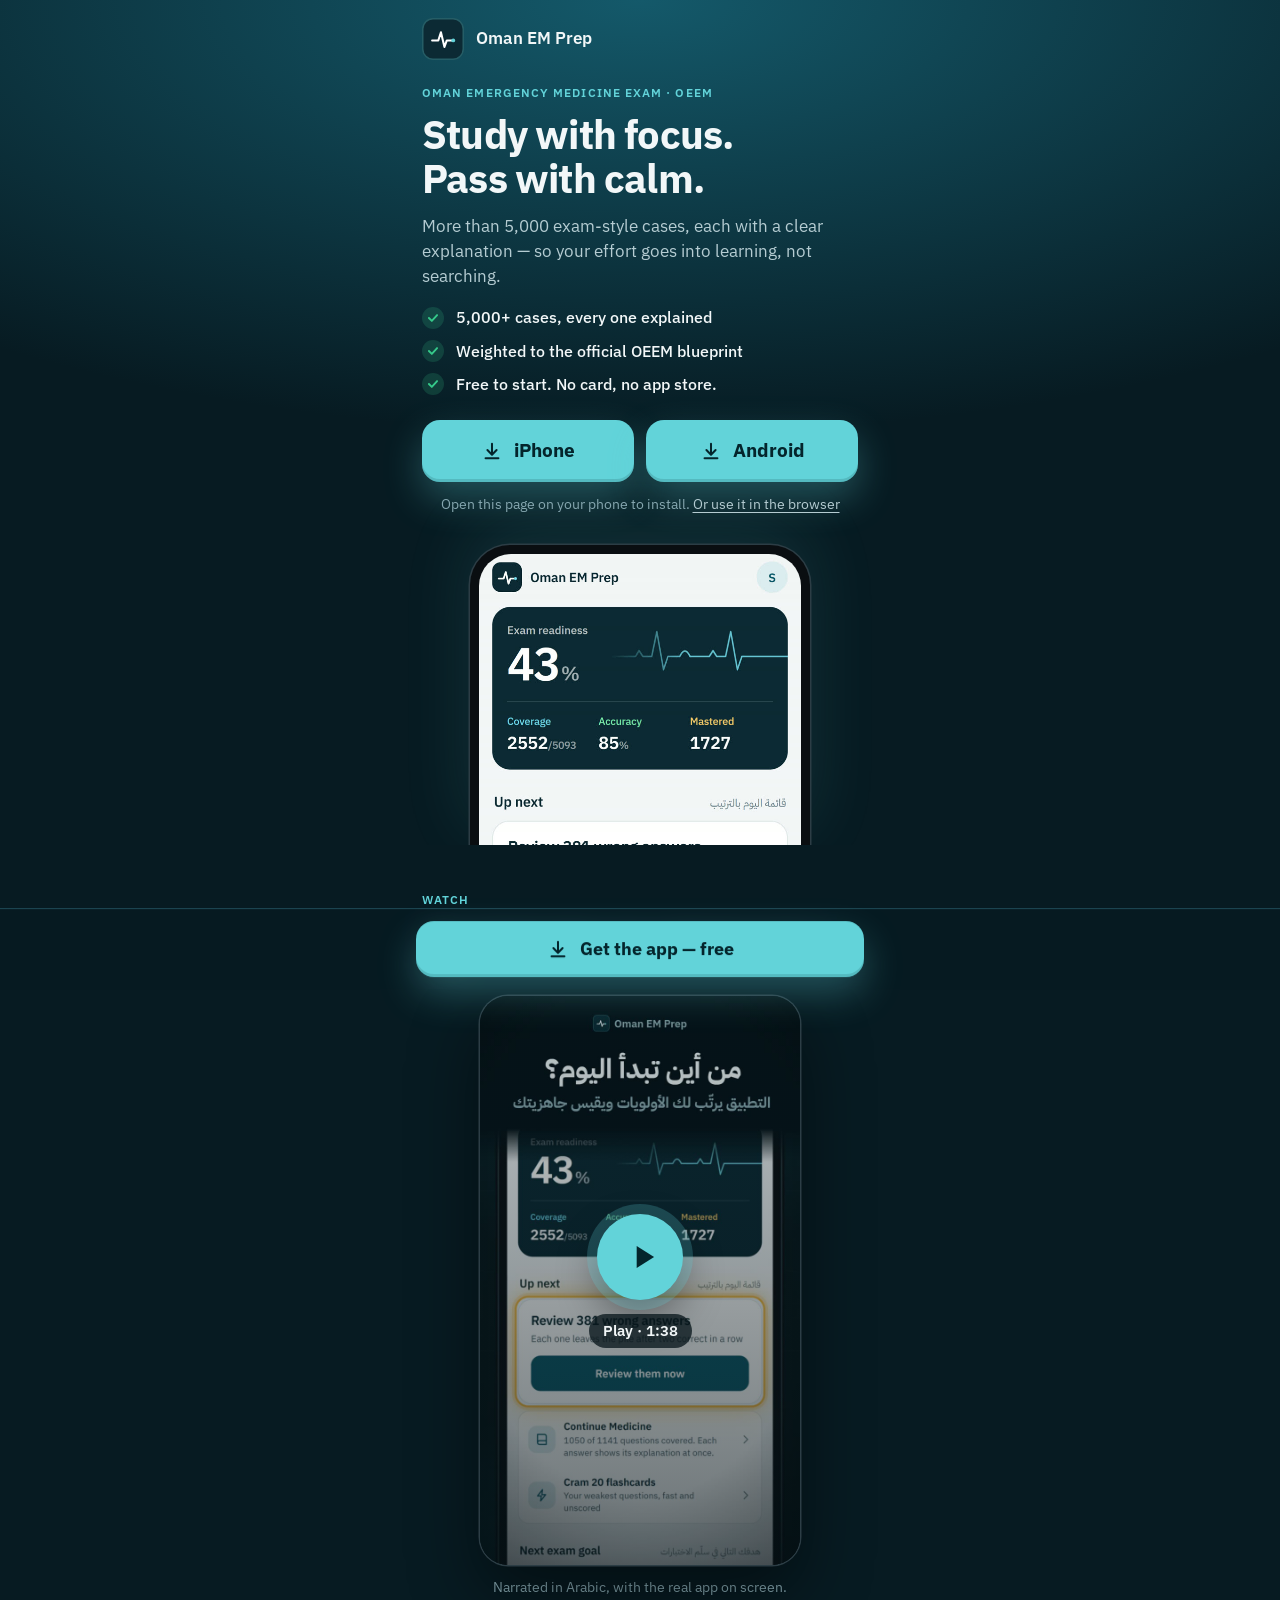
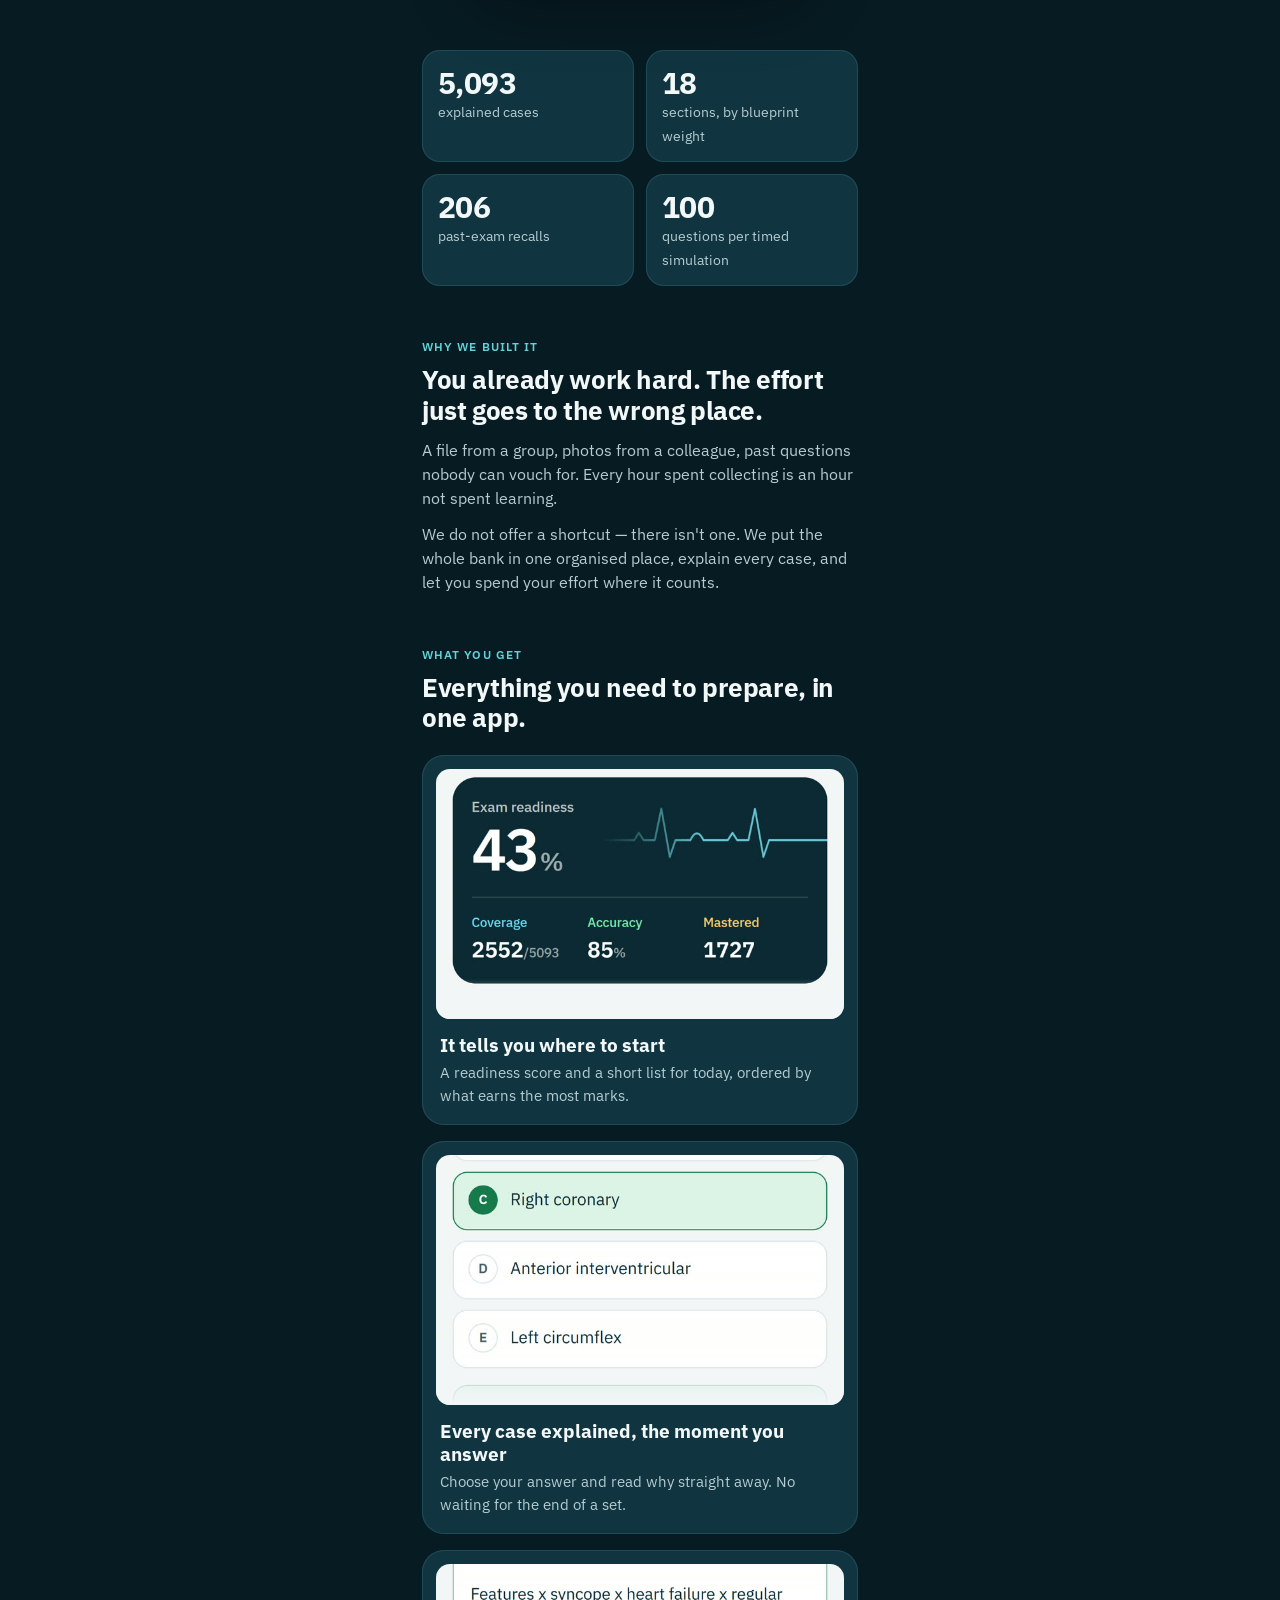
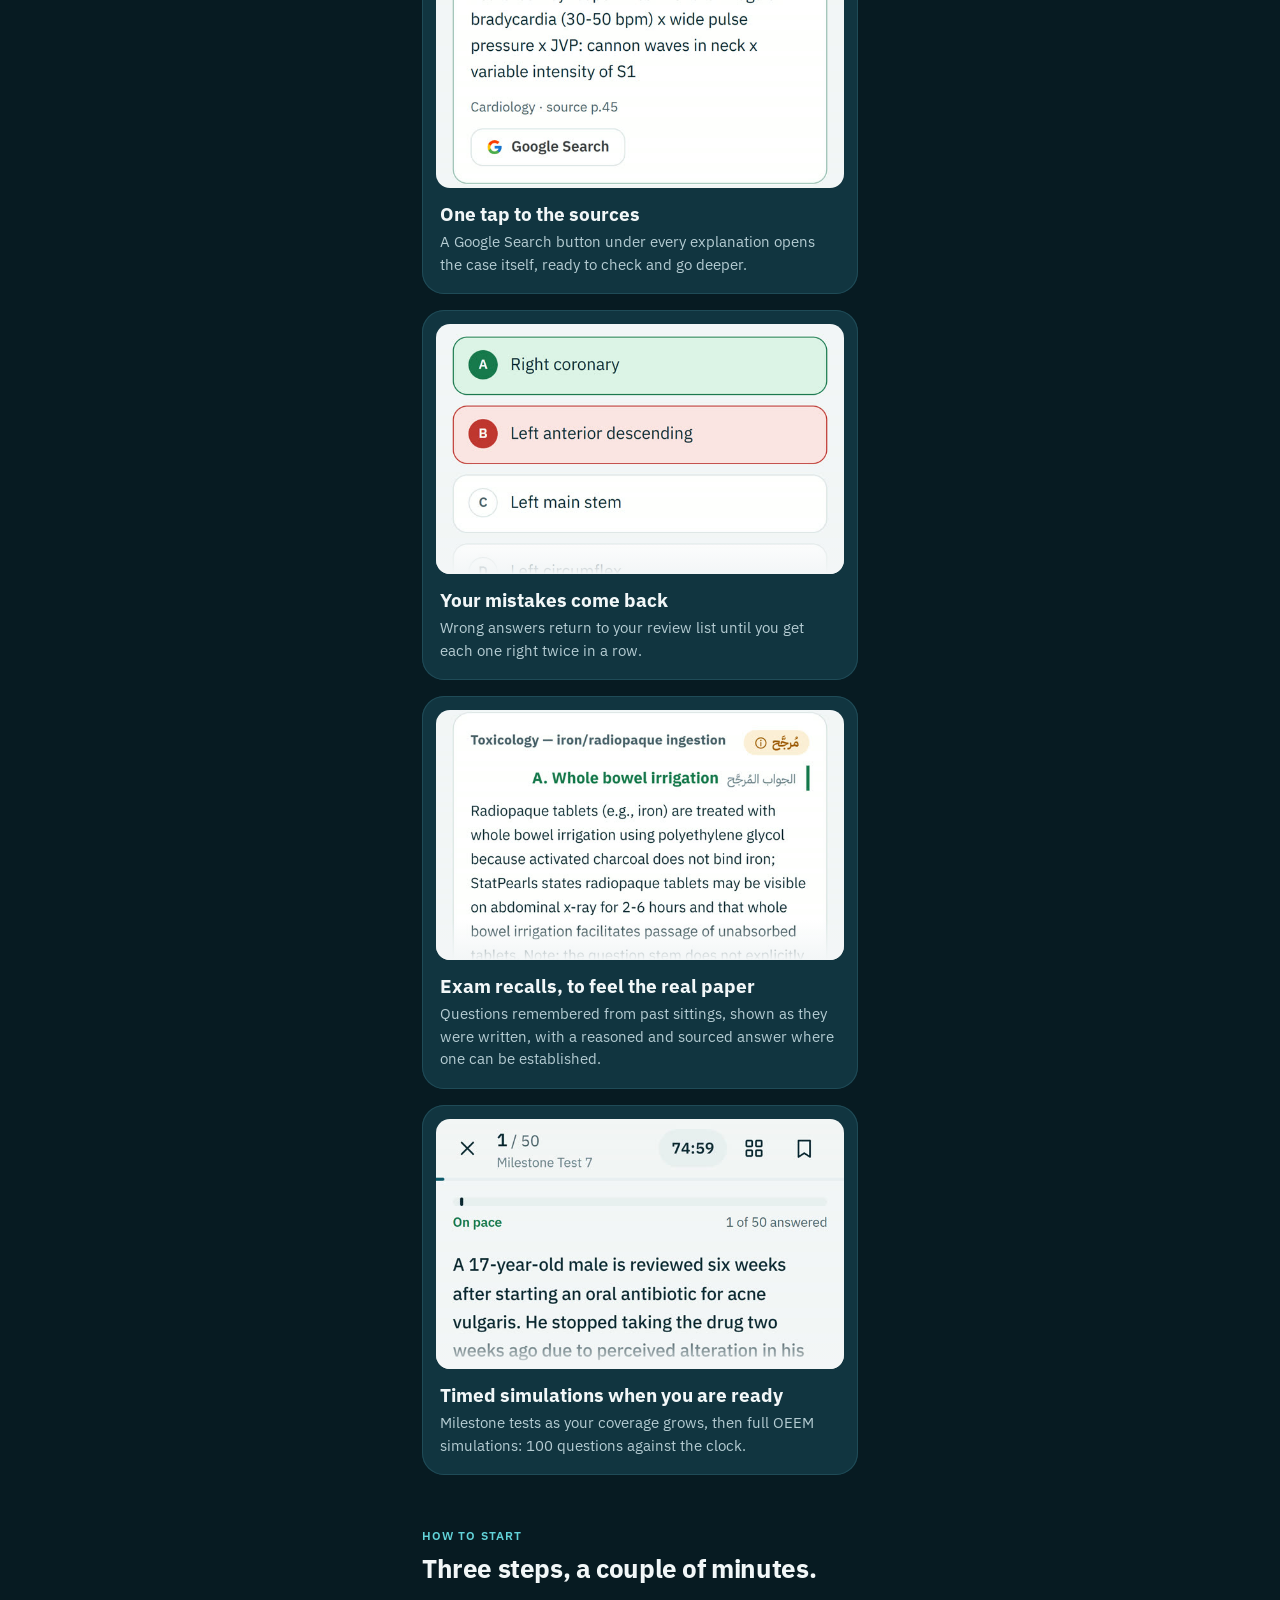
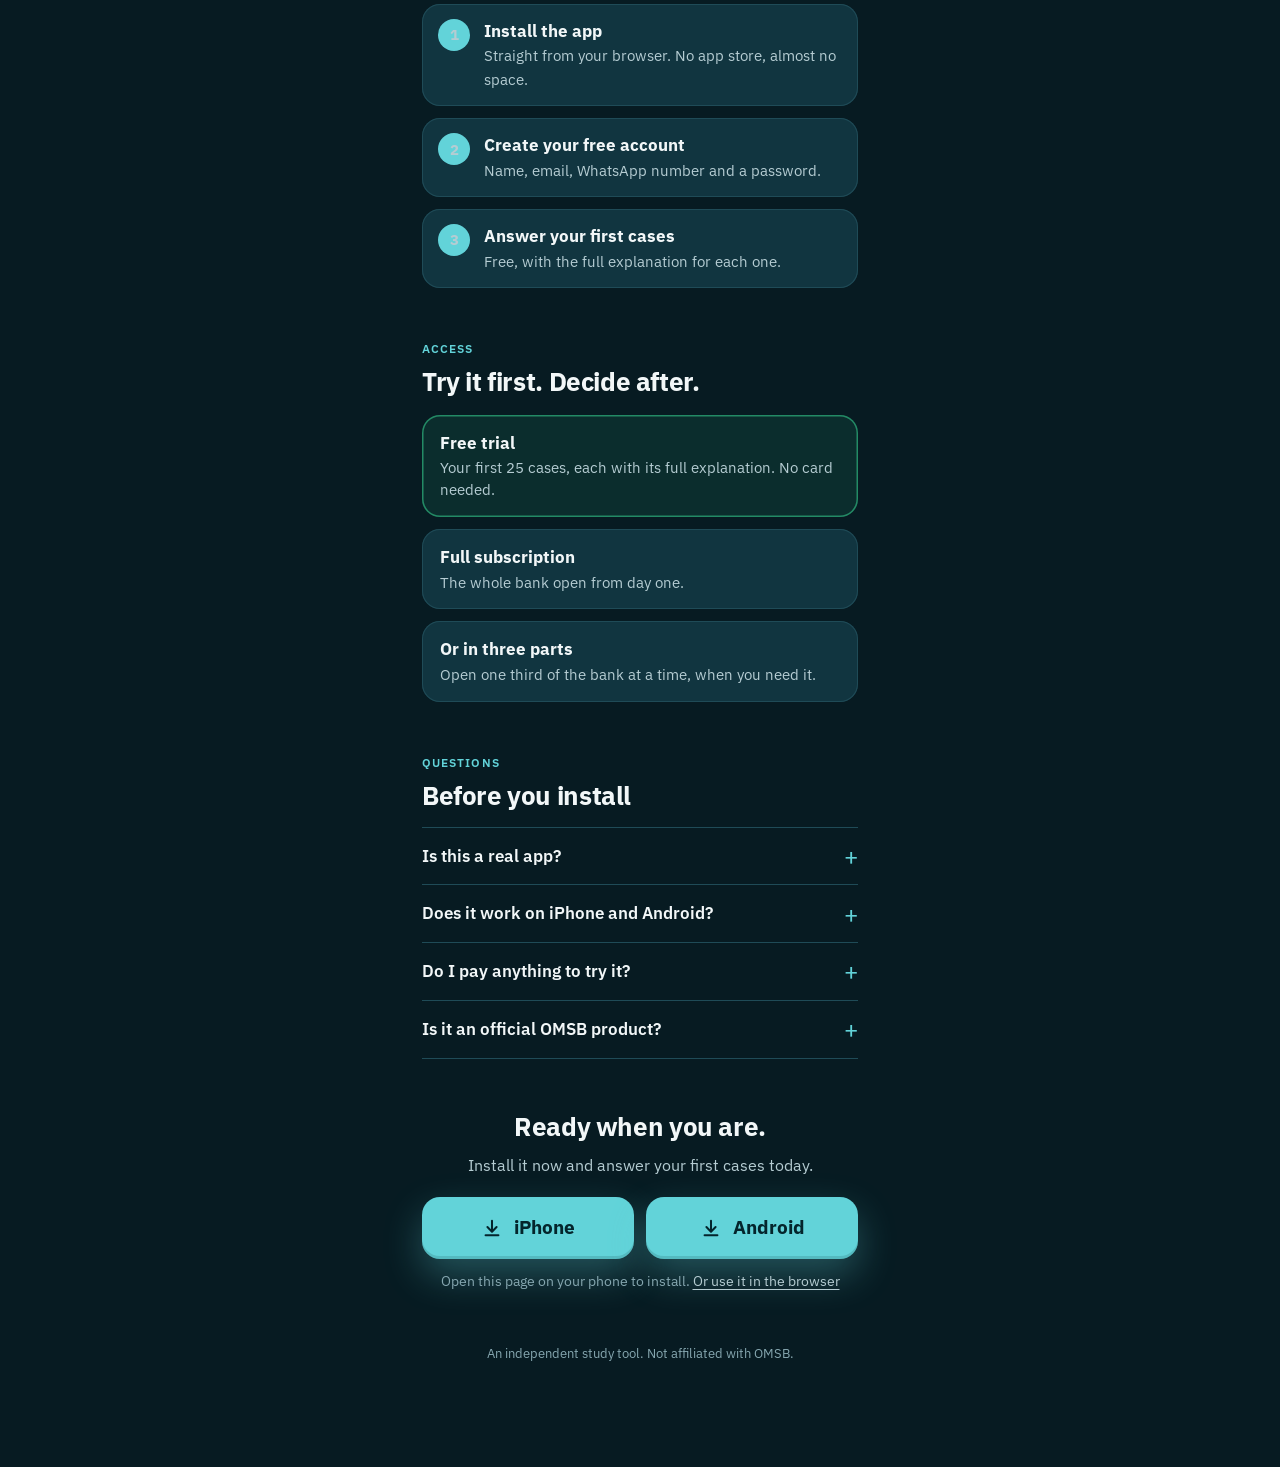
==== get/index.html @ 3716a6e5 "feat(landing): promo film says the 350 questions come when the invited colleague subscribes Re-voice" ====
<!DOCTYPE html>
<html lang="en">
<head>
  <meta charset="UTF-8">
  <meta name="viewport" content="width=device-width, initial-scale=1.0, viewport-fit=cover">
  <title>Oman EM Prep — 5,000+ explained cases for the OEEM</title>
  <meta name="description" content="More than 5,000 explained cases, exam recalls and timed simulations for the Oman Emergency Medicine exam. Install the app on your iPhone or Android in under a minute.">
  <meta property="og:title" content="Oman EM Prep — study with focus, pass with calm">
  <meta property="og:description" content="More than 5,000 explained cases for the Oman Emergency Medicine exam. Free to start.">
  <meta property="og:image" content="../icons/icon-512.png">

  <!-- same installable app as the root: installing from here opens the app itself -->
  <link rel="manifest" href="../manifest.json">
  <meta name="theme-color" content="#0c2a34">
  <meta name="mobile-web-app-capable" content="yes">
  <meta name="apple-mobile-web-app-capable" content="yes">
  <meta name="apple-mobile-web-app-title" content="EM Prep">
  <link rel="apple-touch-icon" href="../icons/apple-touch-icon.png">
  <link rel="icon" type="image/svg+xml" href="../icons/icon.svg">

  <link rel="preconnect" href="https://fonts.googleapis.com">
  <link rel="preconnect" href="https://fonts.gstatic.com" crossorigin>
  <link href="https://fonts.googleapis.com/css2?family=IBM+Plex+Sans:wght@400;500;600;700&display=swap" rel="stylesheet">
<style>
:root { --ink:#0c2a34; --deep:#071b22; --card:#113540; --line:#1f4b57; --teal:#62d3d9; --amber:#f4b740; --green:#35c98a; --text:#f2f7f8; --soft:#b5ccd2; --mute:#86a7b0; }
* { box-sizing: border-box; margin: 0; padding: 0; }
html { -webkit-text-size-adjust: 100%; scroll-behavior: smooth; }
body { font-family: 'IBM Plex Sans', system-ui, -apple-system, 'Segoe UI', sans-serif; color: var(--text); min-height: 100vh; min-height: 100svh;
  background: radial-gradient(120% 620px at 50% 0%, #14596a 0%, rgba(20,89,106,0) 70%) no-repeat, var(--deep);
  -webkit-font-smoothing: antialiased; -webkit-tap-highlight-color: transparent; line-height: 1.5; }
a { color: inherit; }
button { font: inherit; color: inherit; border: 0; background: none; cursor: pointer; }
img { display: block; max-width: 100%; height: auto; }
:focus-visible { outline: 3px solid var(--amber); outline-offset: 3px; }
[hidden] { display: none !important; }
.wrap { max-width: 480px; margin: 0 auto; padding: 0 22px; }
.ico { width: 22px; height: 22px; fill: none; stroke: currentColor; stroke-width: 2.2; stroke-linecap: round; stroke-linejoin: round; flex: none; }

/* ---------- buttons ---------- */
.cta { width: 100%; min-height: 62px; padding: 10px 20px; border-radius: 18px; background: var(--teal); color: #04252c; font-size: 18.5px; font-weight: 700; display: flex; align-items: center; justify-content: center; gap: 11px; text-decoration: none;
  box-shadow: 0 16px 38px rgba(98,211,217,.3), inset 0 -3px 0 rgba(4,37,44,.14); transition: transform .12s ease; }
.cta:active { transform: scale(.98); }
.cta.alt { background: rgba(255,255,255,.07); color: var(--text); box-shadow: inset 0 0 0 1.5px rgba(98,211,217,.5); }
.pair { display: grid; grid-template-columns: 1fr 1fr; gap: 12px; }
.under { margin-top: 12px; text-align: center; font-size: 14px; color: var(--mute); }
.under a { color: var(--soft); text-underline-offset: 3px; }

/* ---------- hero ---------- */
.hero { padding-top: calc(18px + env(safe-area-inset-top)); }
.brand { display: flex; align-items: center; gap: 12px; font-weight: 600; font-size: 17px; }
.mark { width: 42px; height: 42px; border-radius: 11px; background: var(--ink); display: grid; place-items: center; box-shadow: inset 0 0 0 1.5px rgba(98,211,217,.3); flex: none; }
.mark svg { width: 70%; height: 70%; fill: none; stroke: #fff; stroke-width: 7; stroke-linecap: round; stroke-linejoin: round; }
.mark circle { fill: var(--teal); stroke: none; }
.eyebrow { margin-top: 24px; font-size: 12px; font-weight: 600; letter-spacing: .09em; text-transform: uppercase; color: var(--teal); }
h1 { margin-top: 10px; font-size: clamp(32px, 9.4vw, 40px); line-height: 1.1; font-weight: 700; letter-spacing: -.02em; }
.lead { margin-top: 14px; font-size: 16.5px; color: var(--soft); }
.facts { list-style: none; margin: 18px 0 24px; display: grid; gap: 10px; }
.facts li { display: flex; align-items: center; gap: 12px; font-size: 15.5px; font-weight: 500; }
.tick { flex: none; width: 22px; height: 22px; padding: 4px; border-radius: 50%; background: rgba(53,201,138,.18); stroke: var(--green); stroke-width: 3.2; fill: none; stroke-linecap: round; stroke-linejoin: round; }
.peek { margin: 30px auto 0; width: min(84%, 340px); height: 300px; overflow: hidden; border-radius: 40px 40px 0 0; padding: 9px 9px 0; background: #0a0e11; box-shadow: 0 0 0 1.5px #2c3d45, 0 -20px 70px rgba(98,211,217,.12); }
.peek img { width: 100%; border-radius: 32px 32px 0 0; }

/* ---------- sections ---------- */
section.wrap { padding-top: 46px; padding-bottom: 6px; }
.band { background: var(--deep); position: relative; }
h2 { font-size: 26px; line-height: 1.18; letter-spacing: -.015em; }
.kicker { font-size: 12px; font-weight: 600; letter-spacing: .09em; text-transform: uppercase; color: var(--teal); margin-bottom: 8px; }
.say { margin-top: 12px; font-size: 16px; color: var(--soft); }
.stats { display: grid; grid-template-columns: 1fr 1fr; gap: 12px; }
.stat { padding: 16px 16px 15px; border-radius: 18px; background: var(--card); box-shadow: inset 0 0 0 1px var(--line); }
.stat b { display: block; font-size: 30px; line-height: 1.1; letter-spacing: -.02em; }
.stat span { font-size: 13.5px; color: var(--soft); }
.feat { margin-top: 22px; display: grid; gap: 16px; }
.f { border-radius: 22px; background: var(--card); box-shadow: inset 0 0 0 1px var(--line); overflow: hidden; }
.f .shot { margin: 14px 14px 0; border-radius: 14px; overflow: hidden; max-height: 250px; background: #f3f6f7; position: relative; }
.f .shot::after { content: ''; position: absolute; left: 0; right: 0; bottom: 0; height: 40px; background: linear-gradient(rgba(243,246,247,0), #f3f6f7); }
.f .shot.full { max-height: none; } .f .shot.full::after { display: none; }
.f .txt { padding: 15px 18px 18px; }
.f h3 { font-size: 18.5px; line-height: 1.25; }
.f p { margin-top: 5px; font-size: 15px; color: var(--soft); }
.how { list-style: none; margin-top: 20px; display: grid; gap: 12px; }
.how li { display: flex; gap: 14px; align-items: flex-start; padding: 15px 16px; border-radius: 18px; background: var(--card); box-shadow: inset 0 0 0 1px var(--line); }
.num { flex: none; width: 32px; height: 32px; border-radius: 50%; background: var(--teal); color: #04252c; font-weight: 700; display: grid; place-items: center; font-size: 15.5px; }
.how b { display: block; font-size: 16.5px; } .how span { font-size: 14.5px; color: var(--soft); }
.plans { margin-top: 18px; display: grid; gap: 12px; }
.plan { padding: 16px 18px; border-radius: 18px; background: var(--card); box-shadow: inset 0 0 0 1px var(--line); }
.plan b { font-size: 16.5px; } .plan p { font-size: 14.5px; color: var(--soft); margin-top: 2px; }
.plan.free { box-shadow: inset 0 0 0 1.5px rgba(53,201,138,.6); background: rgba(53,201,138,.1); }
details { border-top: 1px solid var(--line); }
details:last-of-type { border-bottom: 1px solid var(--line); }
summary { list-style: none; cursor: pointer; padding: 16px 0; font-size: 16.5px; font-weight: 600; display: flex; justify-content: space-between; gap: 14px; align-items: center; }
summary::-webkit-details-marker { display: none; }
summary::after { content: '+'; font-size: 24px; font-weight: 400; color: var(--teal); line-height: 1; }
details[open] summary::after { content: '–'; }
details p { padding: 0 0 16px; font-size: 15px; color: var(--soft); }
.faq { margin-top: 16px; }
section.last { text-align: center; padding-bottom: 30px; }
.last .say { margin-bottom: 20px; }
.foot { padding: 22px 22px calc(104px + env(safe-area-inset-bottom)); text-align: center; font-size: 12.5px; color: var(--mute); }

/* ---------- the promo film ---------- */
.player { position: relative; margin: 18px auto 0; width: min(100%, 320px); aspect-ratio: 9 / 16; border-radius: 28px; overflow: hidden; background: #051318; box-shadow: 0 0 0 1.5px #2c3d45, 0 30px 70px rgba(0,0,0,.45); }
.player video { display: block; width: 100%; height: 100%; object-fit: cover; }
.play { position: absolute; inset: 0; width: 100%; display: flex; flex-direction: column; align-items: center; justify-content: center; gap: 14px; background: linear-gradient(rgba(5,19,24,.2), rgba(5,19,24,.6)); }
.play .disc { width: 86px; height: 86px; border-radius: 50%; background: var(--teal); display: grid; place-items: center; box-shadow: 0 0 0 10px rgba(98,211,217,.22), 0 18px 40px rgba(0,0,0,.4); }
.play .disc svg { width: 38px; height: 38px; fill: #04252c; margin-left: 5px; }
.play .len { padding: 6px 14px; border-radius: 999px; background: rgba(5,19,24,.75); font-size: 14.5px; font-weight: 600; }

/* ---------- always-reachable install bar ---------- */
.dock { position: fixed; left: 0; right: 0; bottom: 0; z-index: 20; padding: 12px 16px calc(12px + env(safe-area-inset-bottom)); background: rgba(7,27,34,.92); -webkit-backdrop-filter: blur(14px); backdrop-filter: blur(14px); border-top: 1px solid var(--line);
  transform: translateY(110%); transition: transform .28s cubic-bezier(.16,1,.3,1); }
.dock.on { transform: none; }
.dock .cta { max-width: 448px; margin: 0 auto; min-height: 56px; font-size: 17.5px; }

/* ---------- install guide ---------- */
.top { display: flex; align-items: center; gap: 6px; min-height: 48px; margin-left: -10px; padding-top: calc(14px + env(safe-area-inset-top)); box-sizing: content-box; }
.back { width: 44px; height: 44px; border-radius: 50%; display: grid; place-items: center; }
.top h1 { margin: 0; font-size: 22px; letter-spacing: -.01em; }
.intro { margin-top: 8px; font-size: 15.5px; color: var(--soft); }
.note { margin-top: 16px; padding: 15px 16px; border-radius: 16px; background: rgba(244,183,64,.13); box-shadow: inset 0 0 0 1.5px rgba(244,183,64,.5); font-size: 15px; }
.note b { display: block; margin-bottom: 3px; }
.note.ok { background: rgba(53,201,138,.14); box-shadow: inset 0 0 0 1.5px rgba(53,201,138,.55); }
.note .cta { margin-top: 12px; min-height: 48px; font-size: 15.5px; }
.steps { list-style: none; margin-top: 18px; display: grid; gap: 14px; }
.step { border-radius: 20px; background: var(--card); box-shadow: inset 0 0 0 1px var(--line); overflow: hidden; }
.step svg.pic { display: block; width: 100%; height: auto; background: #0c2c36; }
.step .cap { display: flex; gap: 13px; padding: 14px 16px 16px; }
.step h3 { font-size: 17px; line-height: 1.3; }
.step p { margin-top: 3px; font-size: 14.5px; color: var(--soft); }
.form { position: relative; margin: 14px 14px 0; padding-left: 34px; border-radius: 14px; overflow: hidden; background: #f3f6f7; }
.pin { position: absolute; left: 7px; width: 28px; height: 28px; margin-top: -14px; border-radius: 50%; background: var(--amber); color: #2b1c00; font-weight: 700; font-size: 15px; display: grid; place-items: center; box-shadow: 0 3px 8px rgba(0,0,0,.22); }
.legend { list-style: none; margin-top: 10px; display: grid; gap: 7px; }
.legend li { display: flex; gap: 10px; align-items: center; font-size: 14.5px; color: var(--soft); }
.legend i { flex: none; width: 22px; height: 22px; border-radius: 50%; background: var(--amber); color: #2b1c00; font-style: normal; font-weight: 700; font-size: 12.5px; display: grid; place-items: center; }
.finish { margin: 22px 0 10px; padding: 20px 18px; border-radius: 22px; background: linear-gradient(160deg, rgba(20,104,122,.6), rgba(12,42,52,.9)); box-shadow: inset 0 0 0 1.5px rgba(98,211,217,.4); text-align: center; }
.finish h3 { font-size: 20px; } .finish p { margin: 6px 0 14px; font-size: 15px; color: var(--soft); }
.finish p:last-child { margin-bottom: 0; }
.switch { display: block; margin: 8px auto 34px; padding: 10px; text-align: center; font-size: 14px; color: var(--mute); text-decoration: underline; text-underline-offset: 3px; }
.share-ic { display: inline-grid; place-items: center; vertical-align: -6px; width: 28px; height: 28px; margin: 0 2px; border-radius: 8px; background: rgba(98,211,217,.16); }
.share-ic svg { width: 18px; height: 18px; }

/* illustration vocabulary */
.pic .ln { fill: #1b4551; } .pic .bar { fill: #143b46; } .pic .pill { fill: #0c2c36; } .pic .row { fill: #143b46; } .pic .dim { fill: #1b4551; }
.pic .ic { fill: none; stroke: #9fc0c8; stroke-width: 2; stroke-linecap: round; stroke-linejoin: round; }
.pic text { font-family: 'IBM Plex Sans', system-ui, sans-serif; font-size: 12.5px; font-weight: 500; fill: #dcebee; }
.pic .s { font-size: 10.5px; fill: #9fc0c8; } .pic .b { font-weight: 700; fill: #fff; } .pic .k { fill: var(--teal); font-weight: 600; }
.pic .hl { fill: none; stroke: var(--amber); stroke-width: 2.5; }
.pic .pulse { fill: none; stroke: var(--amber); stroke-width: 2; transform-box: fill-box; transform-origin: center; animation: pulse 1.8s ease-out infinite; }
@keyframes pulse { from { opacity: .9; transform: scale(1); } to { opacity: 0; transform: scale(1.7); } }
.pic .glow { fill: none; stroke: var(--amber); stroke-width: 3; animation: glow 1.8s ease-in-out infinite; }
@keyframes glow { 0%, 100% { opacity: 0; } 50% { opacity: .55; } }
@media (prefers-reduced-motion: reduce) { .pic .pulse, .pic .glow { animation: none; opacity: 0; } .cta, .dock { transition: none; } html { scroll-behavior: auto; } }
</style>
</head>
<body>

<!-- ============ the landing page ============ -->
<main id="home">
  <div class="wrap hero">
    <div class="brand">
      <span class="mark"><svg viewBox="0 0 100 100" aria-hidden="true"><path d="M14 56H35L44 28L56 78L64 56H86"/><circle cx="86" cy="56" r="6.5"/></svg></span>
      Oman EM Prep
    </div>
    <p class="eyebrow">Oman Emergency Medicine exam · OEEM</p>
    <h1>Study with focus.<br>Pass with calm.</h1>
    <p class="lead">More than 5,000 exam-style cases, each with a clear explanation — so your effort goes into learning, not searching.</p>
    <ul class="facts">
      <li><svg class="tick" viewBox="0 0 24 24" aria-hidden="true"><path d="m5 12 5 5 9-10"/></svg>5,000+ cases, every one explained</li>
      <li><svg class="tick" viewBox="0 0 24 24" aria-hidden="true"><path d="m5 12 5 5 9-10"/></svg>Weighted to the official OEEM blueprint</li>
      <li><svg class="tick" viewBox="0 0 24 24" aria-hidden="true"><path d="m5 12 5 5 9-10"/></svg>Free to start. No card, no app store.</li>
    </ul>
    <div class="getapp" id="heroCta"></div>
    <div class="peek" aria-hidden="true"><img src="app-home.jpg" width="640" height="821" alt="" decoding="async"></div>
  </div>

  <div class="band">
    <section class="wrap film">
      <p class="kicker">Watch</p>
      <h2>The whole idea, in a minute and a half.</h2>
      <div class="player">
        <video id="promo" playsinline preload="none" poster="promo-poster.jpg" width="720" height="1280">
          <source src="promo.mp4" type="video/mp4">
        </video>
        <button class="play" id="playPromo" aria-label="Play the video, 1 minute 37 seconds">
          <span class="disc"><svg viewBox="0 0 24 24" aria-hidden="true"><path d="M8 5v14l11-7z"/></svg></span>
          <span class="len">Play · 1:38</span>
        </button>
      </div>
      <p class="under">Narrated in Arabic, with the real app on screen.</p>
    </section>

    <section class="wrap">
      <div class="stats">
        <div class="stat"><b>5,093</b><span>explained cases</span></div>
        <div class="stat"><b>18</b><span>sections, by blueprint weight</span></div>
        <div class="stat"><b>206</b><span>past-exam recalls</span></div>
        <div class="stat"><b>100</b><span>questions per timed simulation</span></div>
      </div>
    </section>

    <section class="wrap">
      <p class="kicker">Why we built it</p>
      <h2>You already work hard. The effort just goes to the wrong place.</h2>
      <p class="say">A file from a group, photos from a colleague, past questions nobody can vouch for. Every hour spent collecting is an hour not spent learning.</p>
      <p class="say">We do not offer a shortcut — there isn't one. We put the whole bank in one organised place, explain every case, and let you spend your effort where it counts.</p>
    </section>

    <section class="wrap">
      <p class="kicker">What you get</p>
      <h2>Everything you need to prepare, in one app.</h2>
      <div class="feat">
        <article class="f"><div class="shot"><img src="f-today.jpg" width="640" height="706" alt="The app's home screen: exam readiness and today's list" loading="lazy" decoding="async"></div>
          <div class="txt"><h3>It tells you where to start</h3><p>A readiness score and a short list for today, ordered by what earns the most marks.</p></div></article>
        <article class="f"><div class="shot"><img src="f-explain.jpg" width="640" height="689" alt="A case answered correctly with its explanation" loading="lazy" decoding="async"></div>
          <div class="txt"><h3>Every case explained, the moment you answer</h3><p>Choose your answer and read why straight away. No waiting for the end of a set.</p></div></article>
        <article class="f"><div class="shot full"><img src="f-sources.jpg" width="640" height="351" alt="The Google Search button under an explanation" loading="lazy" decoding="async"></div>
          <div class="txt"><h3>One tap to the sources</h3><p>A Google Search button under every explanation opens the case itself, ready to check and go deeper.</p></div></article>
        <article class="f"><div class="shot"><img src="f-mistakes.jpg" width="640" height="656" alt="A wrong answer marked with the correct one" loading="lazy" decoding="async"></div>
          <div class="txt"><h3>Your mistakes come back</h3><p>Wrong answers return to your review list until you get each one right twice in a row.</p></div></article>
        <article class="f"><div class="shot"><img src="f-recalls.jpg" width="640" height="689" alt="An exam recall with its reasoned answer and source" loading="lazy" decoding="async"></div>
          <div class="txt"><h3>Exam recalls, to feel the real paper</h3><p>Questions remembered from past sittings, shown as they were written, with a reasoned and sourced answer where one can be established.</p></div></article>
        <article class="f"><div class="shot"><img src="f-mock.jpg" width="640" height="492" alt="A timed test with its countdown and pace bar" loading="lazy" decoding="async"></div>
          <div class="txt"><h3>Timed simulations when you are ready</h3><p>Milestone tests as your coverage grows, then full OEEM simulations: 100 questions against the clock.</p></div></article>
      </div>
    </section>

    <section class="wrap">
      <p class="kicker">How to start</p>
      <h2>Three steps, a couple of minutes.</h2>
      <ol class="how">
        <li><span class="num">1</span><div><b>Install the app</b><span>Straight from your browser. No app store, almost no space.</span></div></li>
        <li><span class="num">2</span><div><b>Create your free account</b><span>Name, email, WhatsApp number and a password.</span></div></li>
        <li><span class="num">3</span><div><b>Answer your first cases</b><span>Free, with the full explanation for each one.</span></div></li>
      </ol>
    </section>

    <section class="wrap">
      <p class="kicker">Access</p>
      <h2>Try it first. Decide after.</h2>
      <div class="plans">
        <div class="plan free"><b>Free trial</b><p>Your first 25 cases, each with its full explanation. No card needed.</p></div>
        <div class="plan"><b>Full subscription</b><p>The whole bank open from day one.</p></div>
        <div class="plan"><b>Or in three parts</b><p>Open one third of the bank at a time, when you need it.</p></div>
      </div>
    </section>

    <section class="wrap">
      <p class="kicker">Questions</p>
      <h2>Before you install</h2>
      <div class="faq">
        <details><summary>Is this a real app?</summary><p>Yes. It installs from your browser onto your home screen, opens full screen like any app, and keeps working offline after the first time you open it.</p></details>
        <details><summary>Does it work on iPhone and Android?</summary><p>Both. Choose your phone and we show you the exact steps, with pictures.</p></details>
        <details><summary>Do I pay anything to try it?</summary><p>No. You create an account and answer free cases first. You only pay if you decide to open more of the bank.</p></details>
        <details><summary>Is it an official OMSB product?</summary><p>No. It is an independent study tool. The sections are weighted by the published OEEM blueprint, and it is not affiliated with OMSB.</p></details>
      </div>
    </section>

    <section class="wrap last">
      <h2>Ready when you are.</h2>
      <p class="say">Install it now and answer your first cases today.</p>
      <div class="getapp" id="lastCta"></div>
    </section>
    <p class="foot">An independent study tool. Not affiliated with OMSB.</p>
  </div>

  <div class="dock" id="dock"></div>
</main>

<!-- ============ the install guide for the chosen phone ============ -->
<main id="guide" hidden>
  <div class="wrap">
    <div class="top">
      <a class="back" href="#" aria-label="Back"><svg class="ico" viewBox="0 0 24 24" aria-hidden="true"><path d="M15 5l-7 7 7 7"/></svg></a>
      <h1 id="guideTitle" tabindex="-1"></h1>
    </div>
    <div id="guideBody"></div>
  </div>
</main>

<script>
'use strict';
(function () {
  const ua = navigator.userAgent;
  const isIOS = /iPad|iPhone|iPod/.test(ua) || (navigator.platform === 'MacIntel' && navigator.maxTouchPoints > 1);
  const isAndroid = /Android/i.test(ua);
  const standalone = matchMedia('(display-mode: standalone)').matches || navigator.standalone === true;
  if (standalone) { location.replace('../'); return; }   // already installed: this page has nothing left to say

  // links opened inside a social app cannot install anything: the doctor has to reach the real browser first
  const inAppHit = /(FBAN|FBAV|FB_IAB|Instagram|TikTok|musical_ly|Bytedance|Snapchat|Twitter|LinkedInApp|Line\/)/i.exec(ua);
  const inApp = inAppHit ? ({ fban: 'Facebook', fbav: 'Facebook', fb_iab: 'Facebook', instagram: 'Instagram', tiktok: 'TikTok', musical_ly: 'TikTok', bytedance: 'TikTok', snapchat: 'Snapchat', twitter: 'X', linkedinapp: 'LinkedIn', 'line/': 'LINE' })[inAppHit[1].toLowerCase()] : null;
  const iosBrowser = /CriOS/.test(ua) ? 'Chrome' : /FxiOS/.test(ua) ? 'Firefox' : /EdgiOS/.test(ua) ? 'Edge' : 'Safari';
  const samsung = /SamsungBrowser/i.test(ua);

  const $ = (id) => document.getElementById(id);
  const DOWN = '<svg class="ico" viewBox="0 0 24 24" aria-hidden="true"><path d="M12 4v11"/><path d="m7 11 5 5 5-5"/><path d="M5 20h14"/></svg>';
  const SHARE = '<svg class="ico" viewBox="0 0 24 24" aria-hidden="true"><path d="M12 15V3"/><path d="m8 7 4-4 4 4"/><path d="M8 11H5v10h14V11h-3"/></svg>';

  /* ---------- the landing's install buttons: one obvious button for the visitor's own phone ---------- */
  const mine = isIOS ? 'iphone' : isAndroid ? 'android' : null;
  const NAME = { iphone: 'iPhone', android: 'Android' };
  const getApp = () => mine
    ? `<a class="cta" href="#${mine}">${DOWN}Install on ${NAME[mine]} — free</a>
       <p class="under">Takes under a minute. <a href="#${mine === 'iphone' ? 'android' : 'iphone'}">I have ${mine === 'iphone' ? 'an Android' : 'an iPhone'}</a></p>`
    : `<div class="pair"><a class="cta" href="#iphone">${DOWN}iPhone</a><a class="cta" href="#android">${DOWN}Android</a></div>
       <p class="under">Open this page on your phone to install. <a href="../">Or use it in the browser</a></p>`;
  $('heroCta').innerHTML = getApp();
  $('lastCta').innerHTML = getApp();
  $('dock').innerHTML = mine ? `<a class="cta" href="#${mine}">${DOWN}Install on ${NAME[mine]} — free</a>` : `<a class="cta" href="#iphone" id="dockPick">${DOWN}Get the app — free</a>`;
  // the bar appears once the first button has scrolled away, and steps aside for the last one
  if ('IntersectionObserver' in window) {
    const seen = new Set();
    const io = new IntersectionObserver((es) => {
      es.forEach((e) => (e.isIntersecting ? seen.add(e.target) : seen.delete(e.target)));
      $('dock').classList.toggle('on', seen.size === 0);
    });
    io.observe($('heroCta')); io.observe($('lastCta'));
  }

  /* ---------- pictures for the steps ---------- */
  const LOGO = '<path d="M14 56H35L44 28L56 78L64 56H86" fill="none" stroke="#fff" stroke-width="7" stroke-linecap="round" stroke-linejoin="round"/><circle cx="86" cy="56" r="6.5" fill="#62d3d9"/>';
  const appIcon = (x, y, s) => `<g transform="translate(${x} ${y}) scale(${s / 100})"><rect width="100" height="100" rx="24" fill="#0c2a34" stroke="#2c5560" stroke-width="3"/>${LOGO}</g>`;
  const ring = (x, y, r) => `<circle class="pulse" cx="${x}" cy="${y}" r="${r}"/><circle class="hl" cx="${x}" cy="${y}" r="${r}"/>`;
  const box = (x, y, w, h, r) => `<rect class="glow" x="${x - 3}" y="${y - 3}" width="${w + 6}" height="${h + 6}" rx="${r + 3}"/><rect class="hl" x="${x}" y="${y}" width="${w}" height="${h}" rx="${r}"/>`;
  const pic = (label, inner) => `<svg class="pic" viewBox="0 0 320 170" role="img" aria-label="${label}">${inner}</svg>`;
  const lines = (y) => `<rect class="ln" x="24" y="${y}" width="170" height="10" rx="5"/><rect class="ln" x="24" y="${y + 20}" width="236" height="8" rx="4"/><rect class="ln" x="24" y="${y + 36}" width="196" height="8" rx="4"/>`;
  const rows = (x, w, items, on) => items.map((t, i) => {
    const y = 12 + i * 37;
    return `<rect class="row" x="${x}" y="${y}" width="${w}" height="31" rx="9"/><text x="${x + 14}" y="${y + 20}" class="${i === on ? 'b' : ''}">${t}</text>` + (i === on ? box(x, y, w, 31, 9) : '');
  }).join('');
  const PICS = {
    home: pic('Your home screen with the Oman EM Prep icon',
      [0, 1, 2, 3].map((c) => [0, 1].map((r) => (c === 1 && r === 0 ? '' : `<rect class="dim" x="${34 + c * 68}" y="${20 + r * 86}" width="46" height="46" rx="12"/>`)).join('')).join('') +
      appIcon(102, 20, 46) + ring(125, 43, 30) + `<text x="125" y="93" text-anchor="middle" class="b">EM Prep</text>`),
    iosShare: pic('The Share button in the browser toolbar',
      lines(16) + `<rect class="bar" x="0" y="80" width="320" height="90"/><rect class="pill" x="20" y="90" width="280" height="30" rx="15"/><text x="160" y="110" text-anchor="middle" class="s">oman-em-prep.sootnote.com</text>
      <path class="ic" d="M48 139l-7 8 7 8"/><path class="ic" d="M98 139l7 8-7 8"/>
      <path class="ic" stroke="#fff" d="M160 136v17M153.5 142l6.5-6.5 6.5 6.5M151 149v9h18v-9"/>
      <path class="ic" d="M211 140c5-2 9-2 12 1 3-3 7-3 12-1v15c-5-2-9-2-12 1-3-3-7-3-12-1z"/><rect class="ic" x="268" y="139" width="15" height="15" rx="3"/>` + ring(160, 147, 21)),
    iosAdd: pic('The share menu with Add to Home Screen',
      rows(16, 288, ['Copy', 'Add Bookmark', 'Add to Home Screen', 'Find on Page'], 2) + `<rect class="ic" stroke="#fff" x="276" y="94" width="16" height="16" rx="4"/><path class="ic" stroke="#fff" d="M284 98v8M280 102h8"/>`),
    iosConfirm: pic('The Add button at the top right',
      `<rect class="bar" x="0" y="0" width="320" height="46"/><text x="20" y="29" class="k">Cancel</text><text x="160" y="29" text-anchor="middle" class="b">Add to Home Screen</text><text x="298" y="29" text-anchor="end" class="k" style="font-weight:700">Add</text>` + box(262, 11, 48, 27, 13.5) +
      appIcon(22, 62, 48) + `<text x="84" y="83" class="b">Oman EM Prep</text><text x="84" y="100" class="s">oman-em-prep.sootnote.com</text>
      <rect class="row" x="16" y="124" width="288" height="34" rx="10"/><text x="30" y="146">Open as Web App</text><rect x="258" y="131" width="34" height="20" rx="10" fill="#35c98a"/><circle cx="282" cy="141" r="8" fill="#fff"/>`),
    andButton: pic('The Install app button at the end of the steps',
      lines(22) + `<rect x="28" y="96" width="264" height="50" rx="16" fill="#62d3d9"/><path d="M118 111v13M112.5 119l5.5 5.5 5.5-5.5M110 130h16" fill="none" stroke="#04252c" stroke-width="2.4" stroke-linecap="round" stroke-linejoin="round"/><text x="138" y="126" style="fill:#04252c;font-weight:700;font-size:15px">Install app</text>` + box(24, 92, 272, 58, 20)),
    andConfirm: pic('The Install button in the dialog',
      `<rect x="36" y="14" width="248" height="142" rx="18" fill="#143b46" stroke="#1f4b57"/>` + appIcon(54, 32, 44) + `<text x="110" y="50" class="b" style="font-size:14px">Install app</text><text x="110" y="68" class="s">Oman EM Prep</text>
      <text x="182" y="129" text-anchor="end" class="k">Cancel</text><rect x="200" y="108" width="68" height="32" rx="16" fill="#62d3d9"/><text x="234" y="129" text-anchor="middle" style="fill:#04252c;font-weight:700">Install</text>` + box(196, 104, 76, 40, 20)),
    andMenu: pic('The three-dot menu at the top right of the browser',
      `<rect class="bar" x="0" y="0" width="320" height="56"/><rect class="pill" x="16" y="12" width="240" height="32" rx="16"/><circle cx="34" cy="28" r="4" fill="#35c98a"/><text x="46" y="32" class="s">oman-em-prep.sootnote.com</text>
      <circle cx="290" cy="20" r="2.6" fill="#fff"/><circle cx="290" cy="28" r="2.6" fill="#fff"/><circle cx="290" cy="36" r="2.6" fill="#fff"/>` + ring(290, 28, 18) + lines(78)),
    andAdd: pic('The menu with Add to Home screen',
      lines(20) + `<rect x="112" y="4" width="200" height="162" rx="14" fill="#0c2c36" stroke="#1f4b57"/>` + rows(120, 184, ['New tab', 'Bookmarks', 'Add to Home screen', 'Settings'], 2)),
  };

  const step = (n, img, title, text) => `<li class="step">${img}<div class="cap"><span class="num">${n}</span><div><h3>${title}</h3><p>${text}</p></div></div></li>`;
  // the real sign-up form, numbered in the order it is filled
  const signup = (n) => `<li class="step">
      <div class="form"><img src="signup.jpg" width="640" height="743" alt="The sign-up form inside the app" loading="lazy" decoding="async">
        ${[15.2, 35.3, 55.6, 75.9, 90.3].map((top, i) => `<span class="pin" style="top:${top}%">${i + 1}</span>`).join('')}</div>
      <div class="cap"><span class="num">${n}</span><div><h3>Create your free account</h3><p>The app opens on this form. Fill it top to bottom:</p>
        <ul class="legend"><li><i>1</i>Your name</li><li><i>2</i>Your email</li><li><i>3</i>Your WhatsApp number</li><li><i>4</i>A password, 6 characters or more</li><li><i>5</i>Tap the button to start your free trial</li></ul></div></div></li>`;
  const copyBtn = `<button class="cta alt" id="copyLink"><svg class="ico" viewBox="0 0 24 24" aria-hidden="true"><rect x="9" y="9" width="11" height="11" rx="2.5"/><path d="M5 15V6a2 2 0 0 1 2-2h8"/></svg><span>Copy the link</span></button>`;
  const inAppNote = (browser) => inApp ? `<div class="note" role="status"><b>First, open this page in ${browser}.</b>You are inside ${inApp}'s built-in browser, which cannot install apps. Tap the ⋯ menu and choose “Open in browser”, or copy the link and paste it in ${browser}.${copyBtn}</div>` : '';

  const GUIDES = {
    iphone: () => ({
      title: 'Install on iPhone',
      html: inAppNote('Safari') + `
        <p class="intro">iPhone installs apps like this one from the Share menu. Five short steps:</p>
        <ol class="steps">
          ${step(1, PICS.iosShare, 'Tap the Share button', iosBrowser === 'Safari' ? 'It is in Safari’s toolbar. If you only see ⋯, tap it first, then Share.' : `In ${iosBrowser} it sits next to the address bar, at the top right.`)}
          ${step(2, PICS.iosAdd, 'Choose “Add to Home Screen”', 'Scroll down the menu a little to find it.')}
          ${step(3, PICS.iosConfirm, 'Tap “Add”', 'Leave “Open as Web App” switched on if you see it.')}
          ${step(4, PICS.home, 'Open EM Prep from your home screen', 'It opens full screen, like any other app.')}
          ${signup(5)}
        </ol>
        <div class="finish"><h3>Start now</h3><p>Tap <span class="share-ic">${SHARE}</span> <b>Share</b> in your browser’s toolbar, then <b>Add to Home Screen</b>.</p></div>`,
      other: ['android', 'Using Android instead?'],
    }),
    android: () => ({
      title: 'Install on Android',
      html: inAppNote('Chrome') + `
        <p class="intro">One button installs it. Here is what will happen:</p>
        <ol class="steps">
          ${step(1, PICS.andButton, 'Tap “Install app”', 'The button is at the end of these steps.')}
          ${step(2, PICS.andConfirm, 'Confirm with “Install”', 'Your phone asks once. The app takes almost no space.')}
          ${step(3, PICS.home, 'Open EM Prep from your home screen', 'It opens full screen, like any other app.')}
          ${signup(4)}
        </ol>
        <div class="finish" id="finish">
          <h3>Ready? Install it now</h3><p>Free to start. No app store needed.</p>
          <button class="cta" id="installNow">${DOWN}Install app</button>
        </div>
        <div class="note ok" id="installed" role="status" hidden><b>Installed.</b>Open EM Prep from your home screen and create your free account.</div>
        <div id="manual" hidden>
          <div class="note"><b>Install it from the browser menu instead.</b>This browser did not offer the one-tap install. It takes three taps:</div>
          <ol class="steps">
            ${step(1, PICS.andMenu, samsung ? 'Tap the ≡ menu' : 'Tap the ⋮ menu', samsung ? 'In Samsung Internet it is at the bottom right.' : 'It is at the top right of Chrome.')}
            ${step(2, PICS.andAdd, 'Choose “Add to Home screen”', samsung ? 'Tap “Add to”, then “Home screen”.' : 'On some phones it is called “Install app”.')}
            ${step(3, PICS.andConfirm, 'Tap “Install”', 'Then open EM Prep from your home screen.')}
          </ol>
        </div>`,
      other: ['iphone', 'Using an iPhone instead?'],
    }),
  };

  /* ---------- Android: the browser hands us a one-tap install when it is willing ---------- */
  let offer = null;
  addEventListener('beforeinstallprompt', (e) => { e.preventDefault(); offer = e; });
  addEventListener('appinstalled', () => {
    offer = null;
    const done = $('installed');
    if (done) { done.hidden = false; $('finish').hidden = true; $('manual').hidden = true; done.scrollIntoView({ block: 'center' }); }
  });

  function render() {
    const key = location.hash.slice(1);
    const g = GUIDES[key] && GUIDES[key]();
    $('home').hidden = !!g;
    $('guide').hidden = !g;
    if (!g) return;
    $('guideTitle').textContent = g.title;
    $('guideBody').innerHTML = g.html + `<p class="under" style="margin-top:18px">Prefer not to install? <a href="../">Use it in the browser</a></p><a class="switch" href="#${g.other[0]}">${g.other[1]}</a>`;
    scrollTo(0, 0);
    $('guideTitle').focus({ preventScroll: true });
  }
  addEventListener('hashchange', render);
  document.addEventListener('click', async (e) => {
    // on a computer the bar cannot know the phone: it leads to the two choices at the end of the page
    if (e.target.closest('#dockPick')) { e.preventDefault(); $('lastCta').scrollIntoView({ block: 'center' }); return; }
    const play = e.target.closest('#playPromo');
    if (play) { const v = $('promo'); play.hidden = true; v.controls = true; v.play().catch(() => {}); return; }
    const copy = e.target.closest('#copyLink');
    if (copy) {
      const url = location.origin + location.pathname;
      try { await navigator.clipboard.writeText(url); copy.querySelector('span').textContent = 'Link copied'; }
      catch (err) { prompt('Copy this link', url); }
    }
    if (e.target.closest('#installNow')) {
      if (offer) {
        offer.prompt();
        const choice = await offer.userChoice.catch(() => null);
        if (choice && choice.outcome === 'accepted') offer = null;
      } else {
        // no one-tap install here (other browser, or it was dismissed before): show the menu route
        $('manual').hidden = false;
        $('manual').scrollIntoView({ block: 'start' });
      }
    }
  });
  render();

  if ('serviceWorker' in navigator) navigator.serviceWorker.register('../sw.js').catch(() => {});
})();
</script>
</body>
</html>
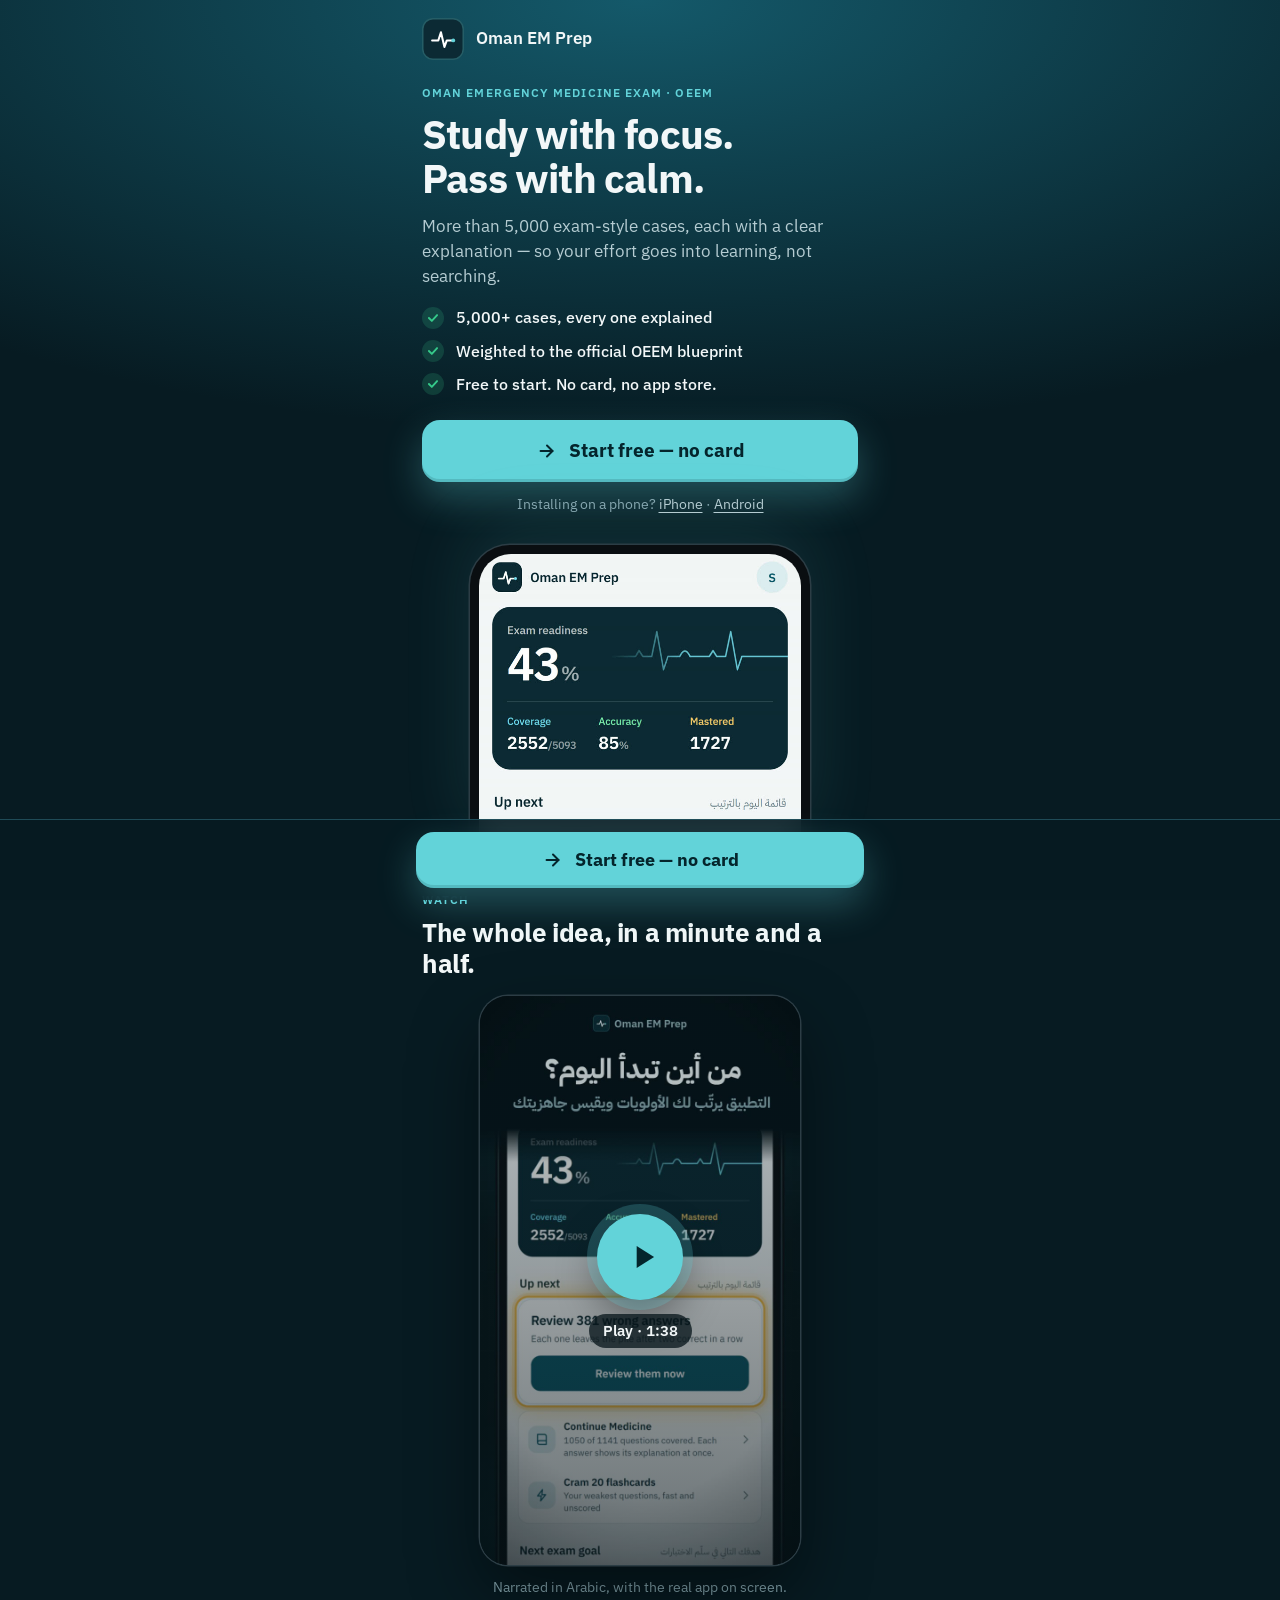
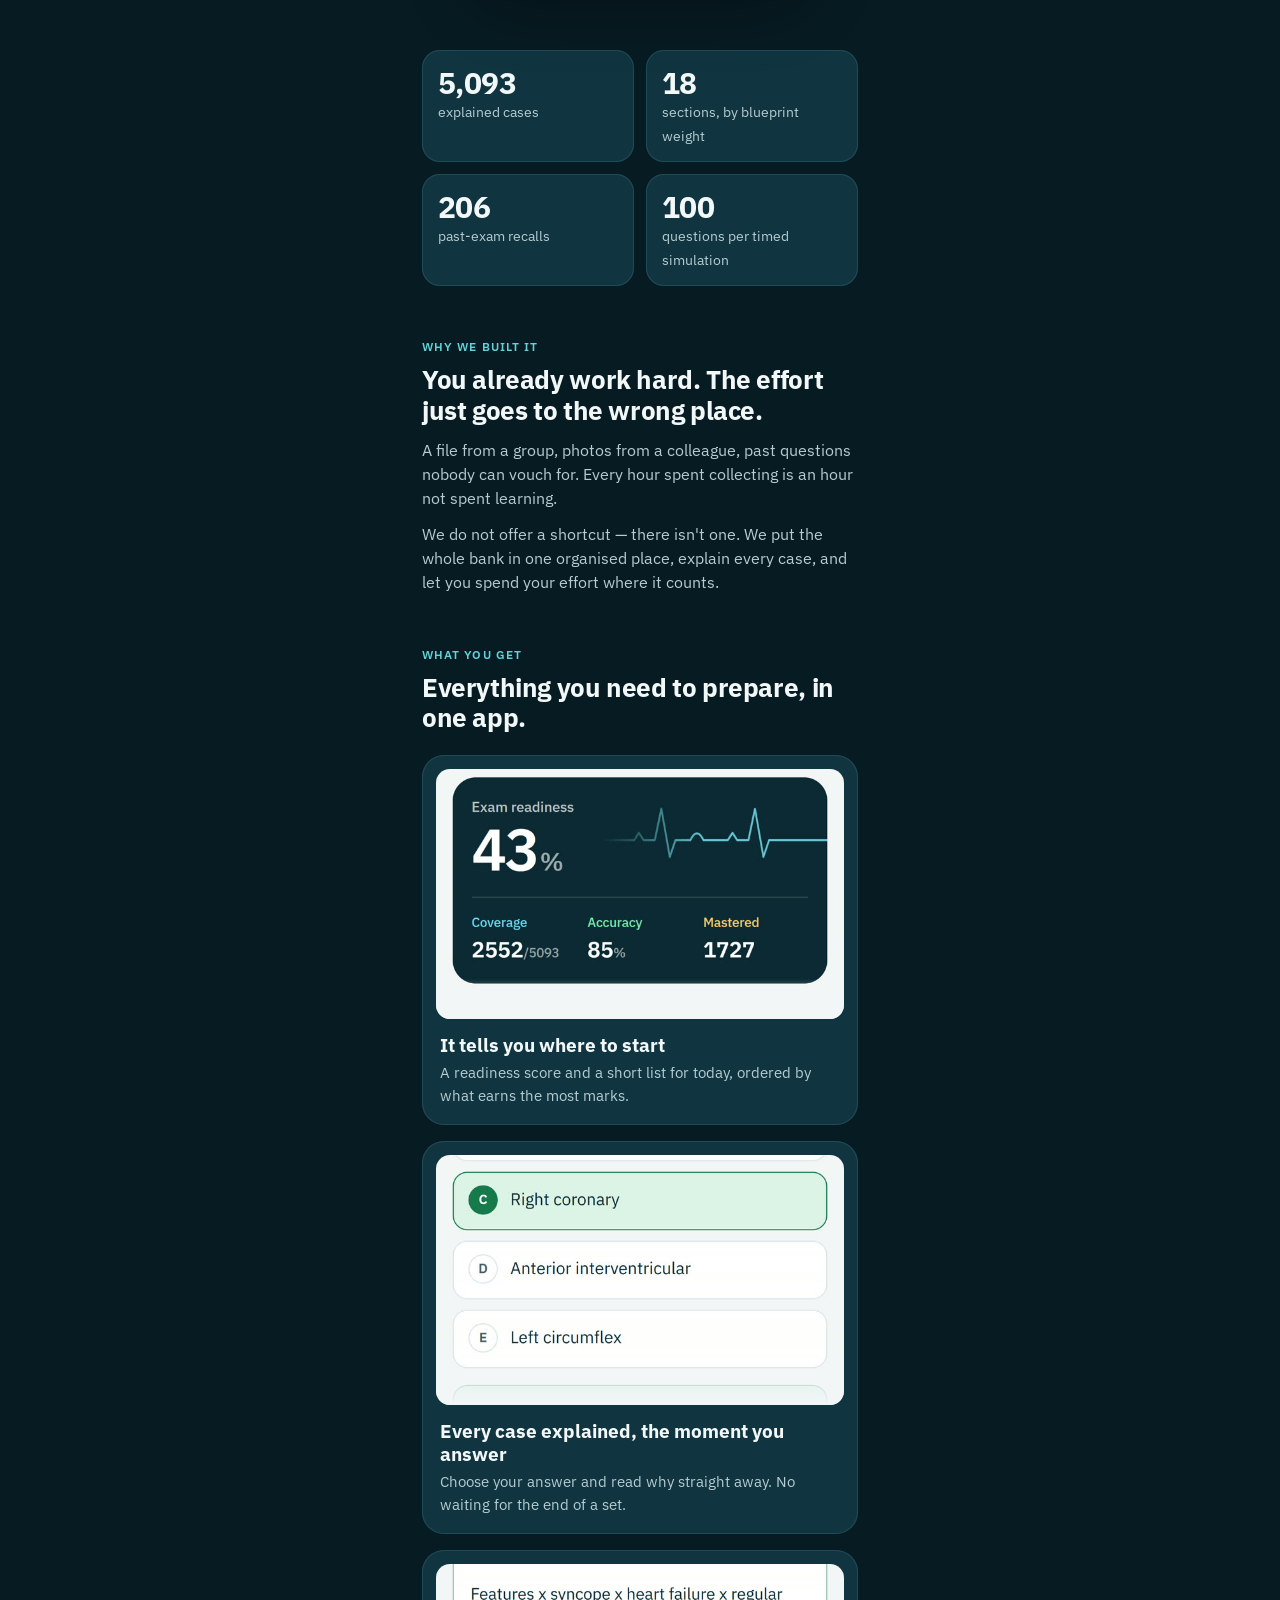
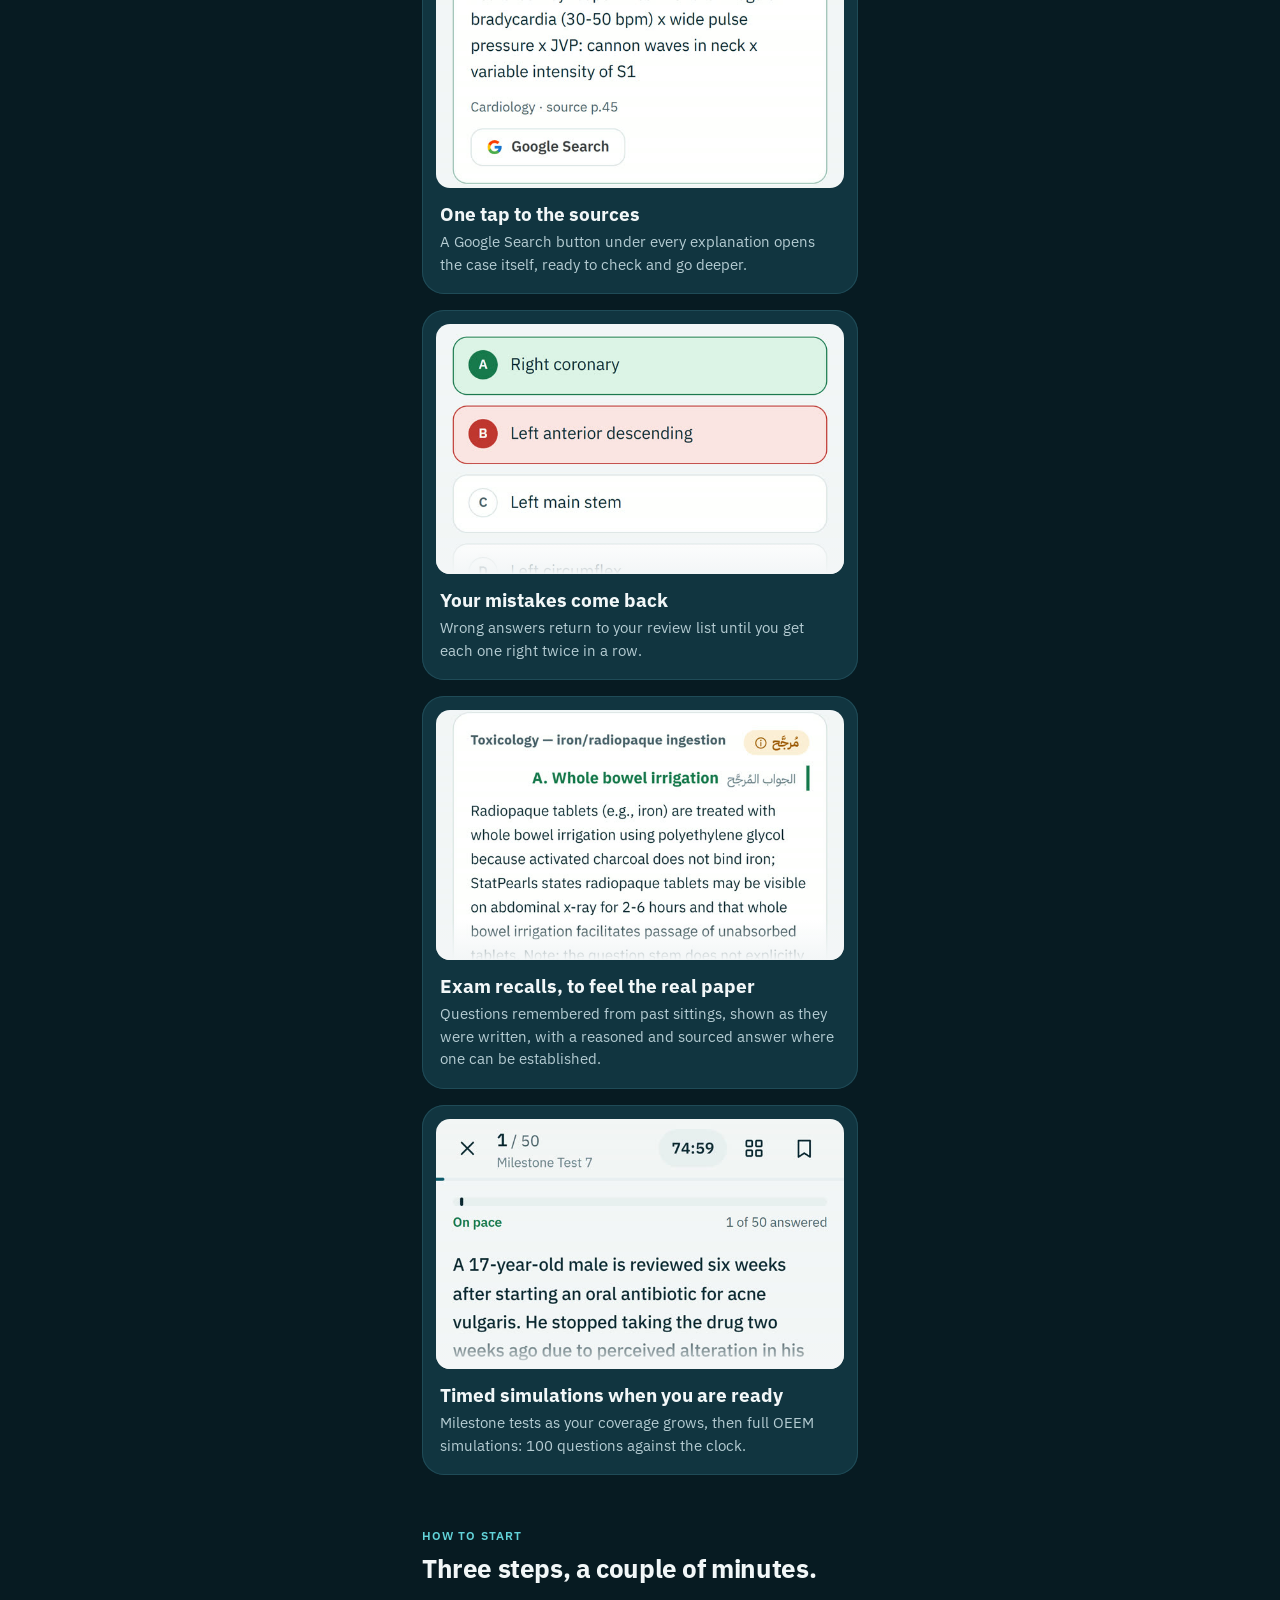
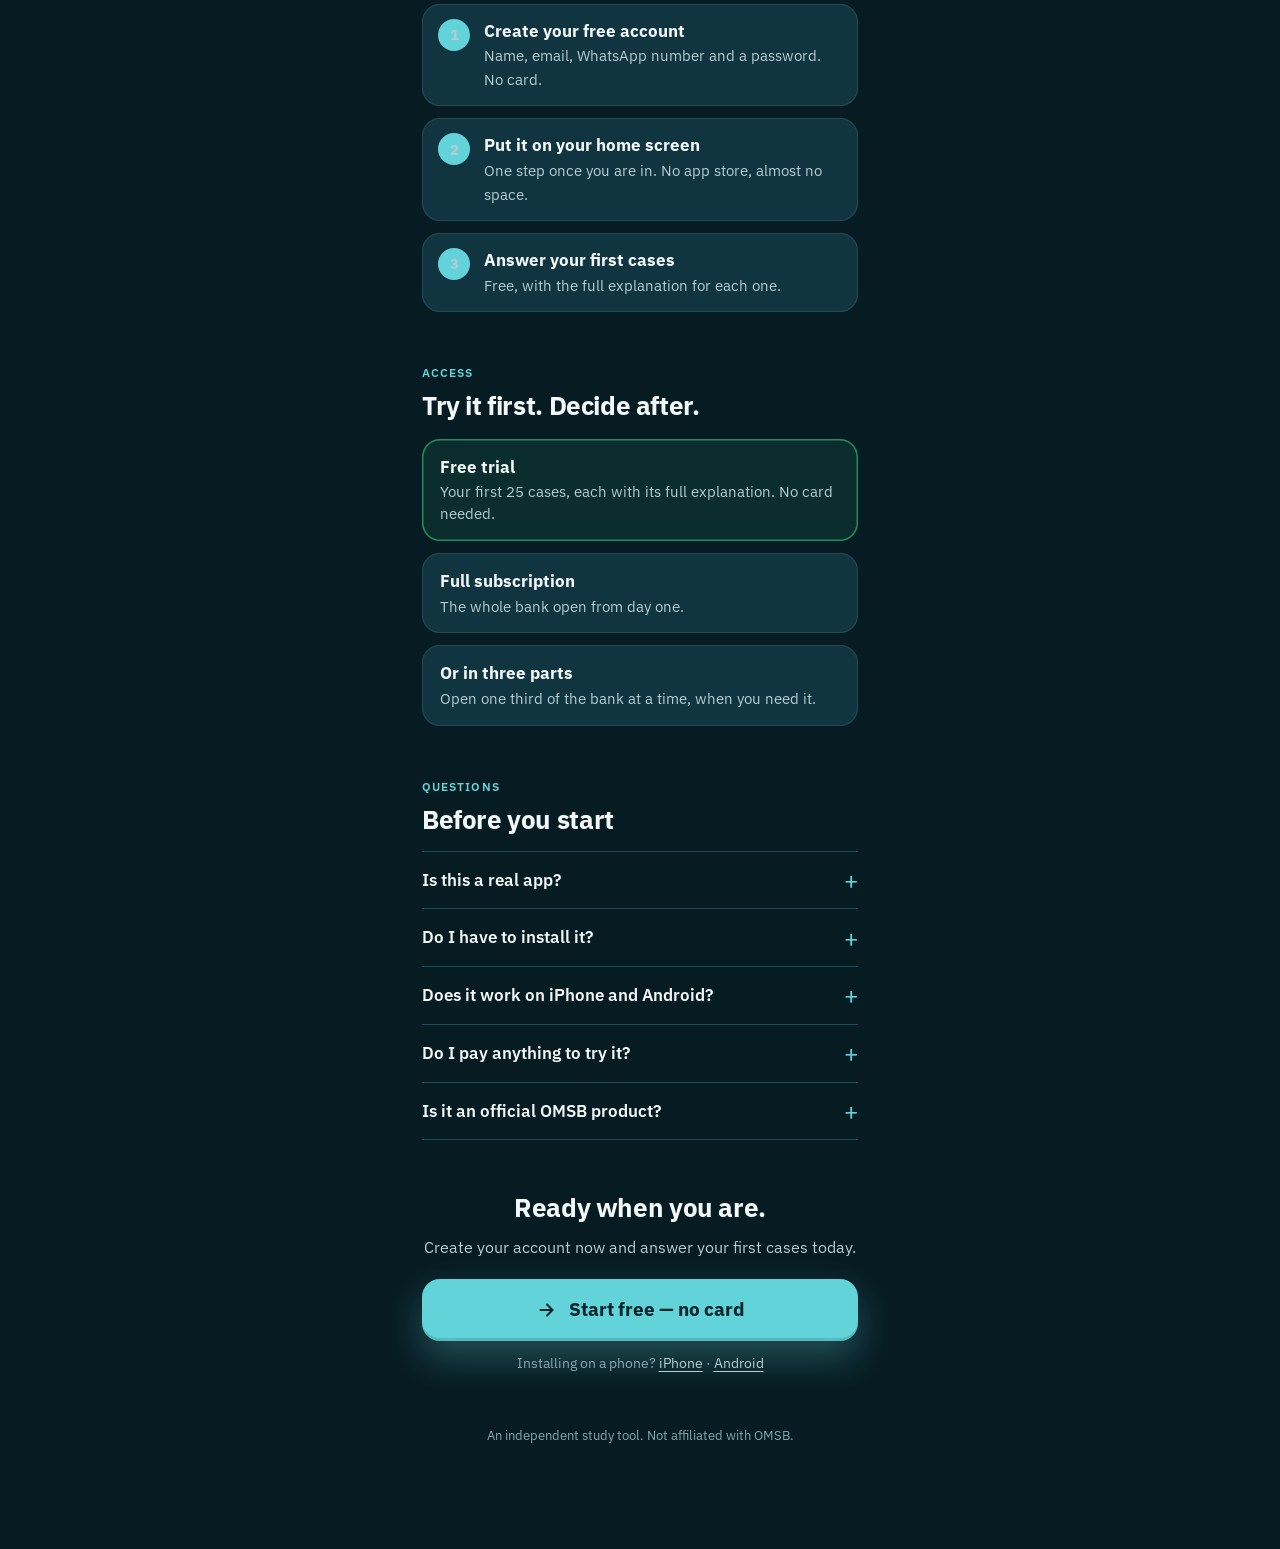
==== commit 7388824a: "feat(signup): the account comes first, the home-screen install second The landing page used to send " ====
--- a/get/index.html
+++ b/get/index.html
@@ -4,7 +4,7 @@
   <meta charset="UTF-8">
   <meta name="viewport" content="width=device-width, initial-scale=1.0, viewport-fit=cover">
   <title>Oman EM Prep — 5,000+ explained cases for the OEEM</title>
-  <meta name="description" content="More than 5,000 explained cases, exam recalls and timed simulations for the Oman Emergency Medicine exam. Install the app on your iPhone or Android in under a minute.">
+  <meta name="description" content="More than 5,000 explained cases, exam recalls and timed simulations for the Oman Emergency Medicine exam. Start free in your browser, then install it on your iPhone or Android in under a minute.">
   <meta property="og:title" content="Oman EM Prep — study with focus, pass with calm">
   <meta property="og:description" content="More than 5,000 explained cases for the Oman Emergency Medicine exam. Free to start.">
   <meta property="og:image" content="../icons/icon-512.png">
@@ -228,8 +228,8 @@
       <p class="kicker">How to start</p>
       <h2>Three steps, a couple of minutes.</h2>
       <ol class="how">
-        <li><span class="num">1</span><div><b>Install the app</b><span>Straight from your browser. No app store, almost no space.</span></div></li>
-        <li><span class="num">2</span><div><b>Create your free account</b><span>Name, email, WhatsApp number and a password.</span></div></li>
+        <li><span class="num">1</span><div><b>Create your free account</b><span>Name, email, WhatsApp number and a password. No card.</span></div></li>
+        <li><span class="num">2</span><div><b>Put it on your home screen</b><span>One step once you are in. No app store, almost no space.</span></div></li>
         <li><span class="num">3</span><div><b>Answer your first cases</b><span>Free, with the full explanation for each one.</span></div></li>
       </ol>
     </section>
@@ -246,10 +246,11 @@
 
     <section class="wrap">
       <p class="kicker">Questions</p>
-      <h2>Before you install</h2>
+      <h2>Before you start</h2>
       <div class="faq">
         <details><summary>Is this a real app?</summary><p>Yes. It installs from your browser onto your home screen, opens full screen like any app, and keeps working offline after the first time you open it.</p></details>
-        <details><summary>Does it work on iPhone and Android?</summary><p>Both. Choose your phone and we show you the exact steps, with pictures.</p></details>
+        <details><summary>Do I have to install it?</summary><p>No. You can start in the browser right away, and we offer the home-screen install once you are in. It opens faster and keeps your questions on the phone, so most doctors take it.</p></details>
+        <details><summary>Does it work on iPhone and Android?</summary><p>Both. We show you the exact steps for your phone, with pictures.</p></details>
         <details><summary>Do I pay anything to try it?</summary><p>No. You create an account and answer free cases first. You only pay if you decide to open more of the bank.</p></details>
         <details><summary>Is it an official OMSB product?</summary><p>No. It is an independent study tool. The sections are weighted by the published OEEM blueprint, and it is not affiliated with OMSB.</p></details>
       </div>
@@ -257,7 +258,7 @@
 
     <section class="wrap last">
       <h2>Ready when you are.</h2>
-      <p class="say">Install it now and answer your first cases today.</p>
+      <p class="say">Create your account now and answer your first cases today.</p>
       <div class="getapp" id="lastCta"></div>
     </section>
     <p class="foot">An independent study tool. Not affiliated with OMSB.</p>
@@ -295,18 +296,30 @@
   const $ = (id) => document.getElementById(id);
   const DOWN = '<svg class="ico" viewBox="0 0 24 24" aria-hidden="true"><path d="M12 4v11"/><path d="m7 11 5 5 5-5"/><path d="M5 20h14"/></svg>';
   const SHARE = '<svg class="ico" viewBox="0 0 24 24" aria-hidden="true"><path d="M12 15V3"/><path d="m8 7 4-4 4 4"/><path d="M8 11H5v10h14V11h-3"/></svg>';
+  const GO = '<svg class="ico" viewBox="0 0 24 24" aria-hidden="true"><path d="M5 12h13"/><path d="m12 6 6 6-6 6"/></svg>';
+  // an invite code reaching the landing page must survive the hop to the app
+  const ref = (new URLSearchParams(location.search || '').get('ref') || '').toUpperCase().replace(/[^A-Z0-9]/g, '').slice(0, 12);
+  const START = '../?start=signup' + (ref ? '&ref=' + ref : '');
 
   /* ---------- the landing's install buttons: one obvious button for the visitor's own phone ---------- */
   const mine = isIOS ? 'iphone' : isAndroid ? 'android' : null;
-  const NAME = { iphone: 'iPhone', android: 'Android' };
-  const getApp = () => mine
-    ? `<a class="cta" href="#${mine}">${DOWN}Install on ${NAME[mine]} — free</a>
-       <p class="under">Takes under a minute. <a href="#${mine === 'iphone' ? 'android' : 'iphone'}">I have ${mine === 'iphone' ? 'an Android' : 'an iPhone'}</a></p>`
-    : `<div class="pair"><a class="cta" href="#iphone">${DOWN}iPhone</a><a class="cta" href="#android">${DOWN}Android</a></div>
-       <p class="under">Open this page on your phone to install. <a href="../">Or use it in the browser</a></p>`;
+  // The account comes first and the install second: a form is a cheaper step
+  // than a trip through the browser's own menus, and once the trial has started
+  // the doctor has a reason to finish. A built-in browser is the exception —
+  // it can neither install nor hand the session on, so there the guide leads.
+  const getApp = () => inApp
+    ? `<a class="cta" href="#${mine || 'iphone'}">${DOWN}Get the app — free</a>
+       <p class="under">Opens in ${isIOS ? 'Safari' : 'your browser'} — this built-in browser cannot install apps.</p>`
+    : mine
+      ? `<a class="cta" href="${START}">${GO}Start free — no card</a>
+         <p class="under">Takes under a minute, then we put it on your home screen. <a href="#${mine}">Rather install it first?</a></p>`
+      : `<a class="cta" href="${START}">${GO}Start free — no card</a>
+         <p class="under">Installing on a phone? <a href="#iphone">iPhone</a> · <a href="#android">Android</a></p>`;
   $('heroCta').innerHTML = getApp();
   $('lastCta').innerHTML = getApp();
-  $('dock').innerHTML = mine ? `<a class="cta" href="#${mine}">${DOWN}Install on ${NAME[mine]} — free</a>` : `<a class="cta" href="#iphone" id="dockPick">${DOWN}Get the app — free</a>`;
+  $('dock').innerHTML = inApp
+    ? `<a class="cta" href="#${mine || 'iphone'}">${DOWN}Get the app — free</a>`
+    : `<a class="cta" href="${START}">${GO}Start free — no card</a>`;
   // the bar appears once the first button has scrolled away, and steps aside for the last one
   if ('IntersectionObserver' in window) {
     const seen = new Set();
@@ -429,8 +442,6 @@
   }
   addEventListener('hashchange', render);
   document.addEventListener('click', async (e) => {
-    // on a computer the bar cannot know the phone: it leads to the two choices at the end of the page
-    if (e.target.closest('#dockPick')) { e.preventDefault(); $('lastCta').scrollIntoView({ block: 'center' }); return; }
     const play = e.target.closest('#playPromo');
     if (play) { const v = $('promo'); play.hidden = true; v.controls = true; v.play().catch(() => {}); return; }
     const copy = e.target.closest('#copyLink');
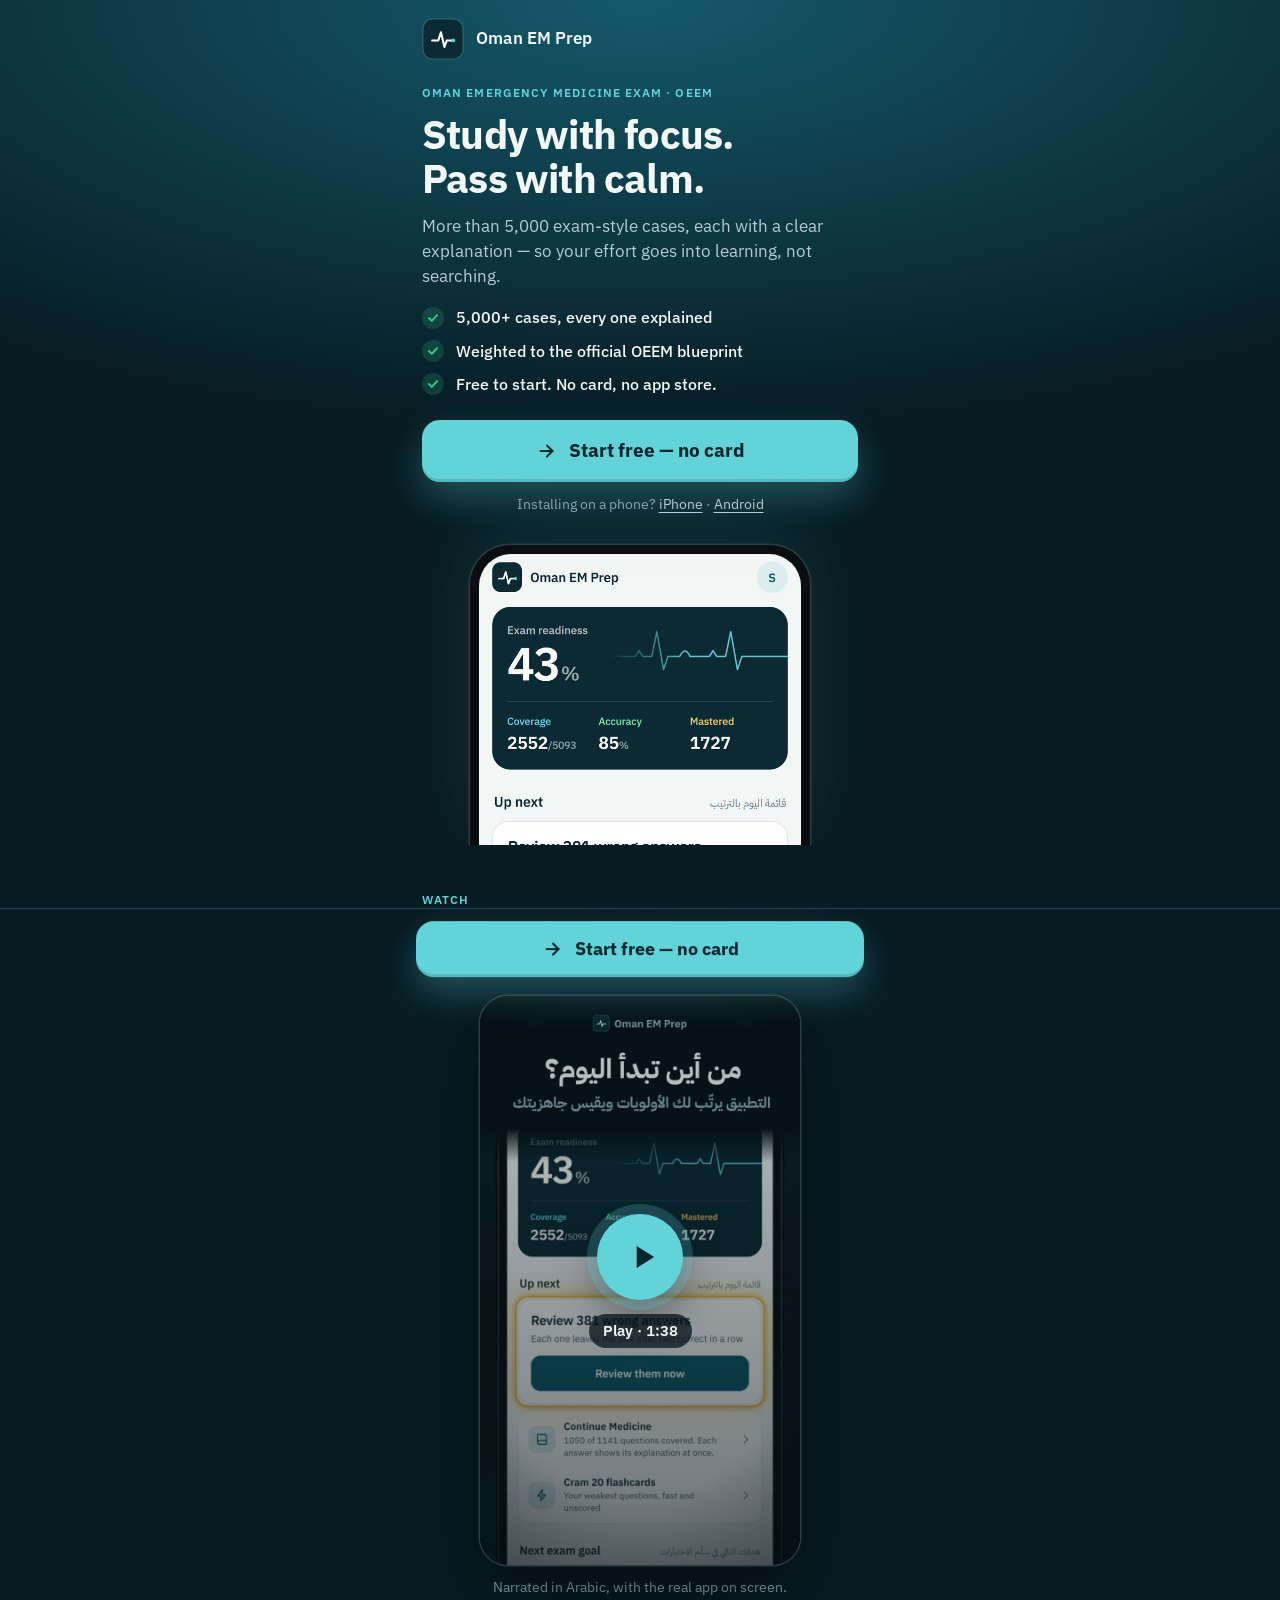
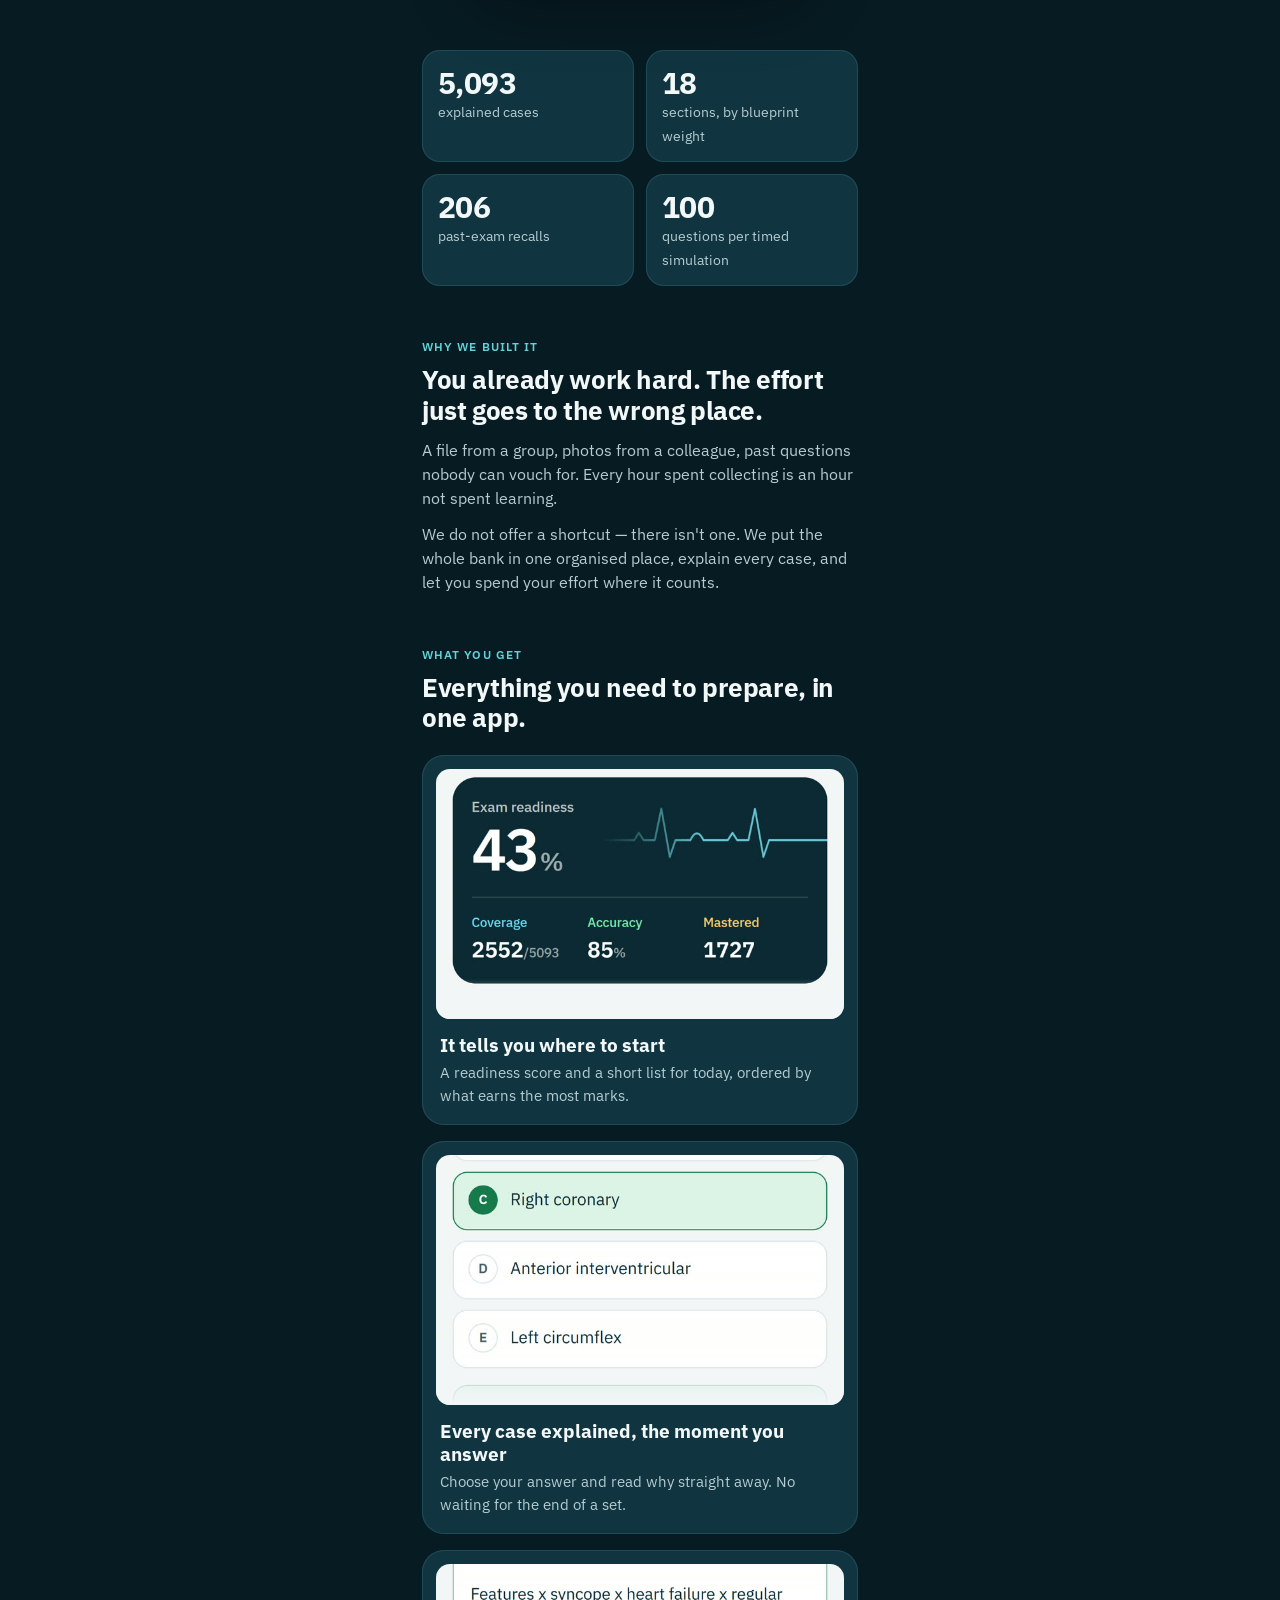
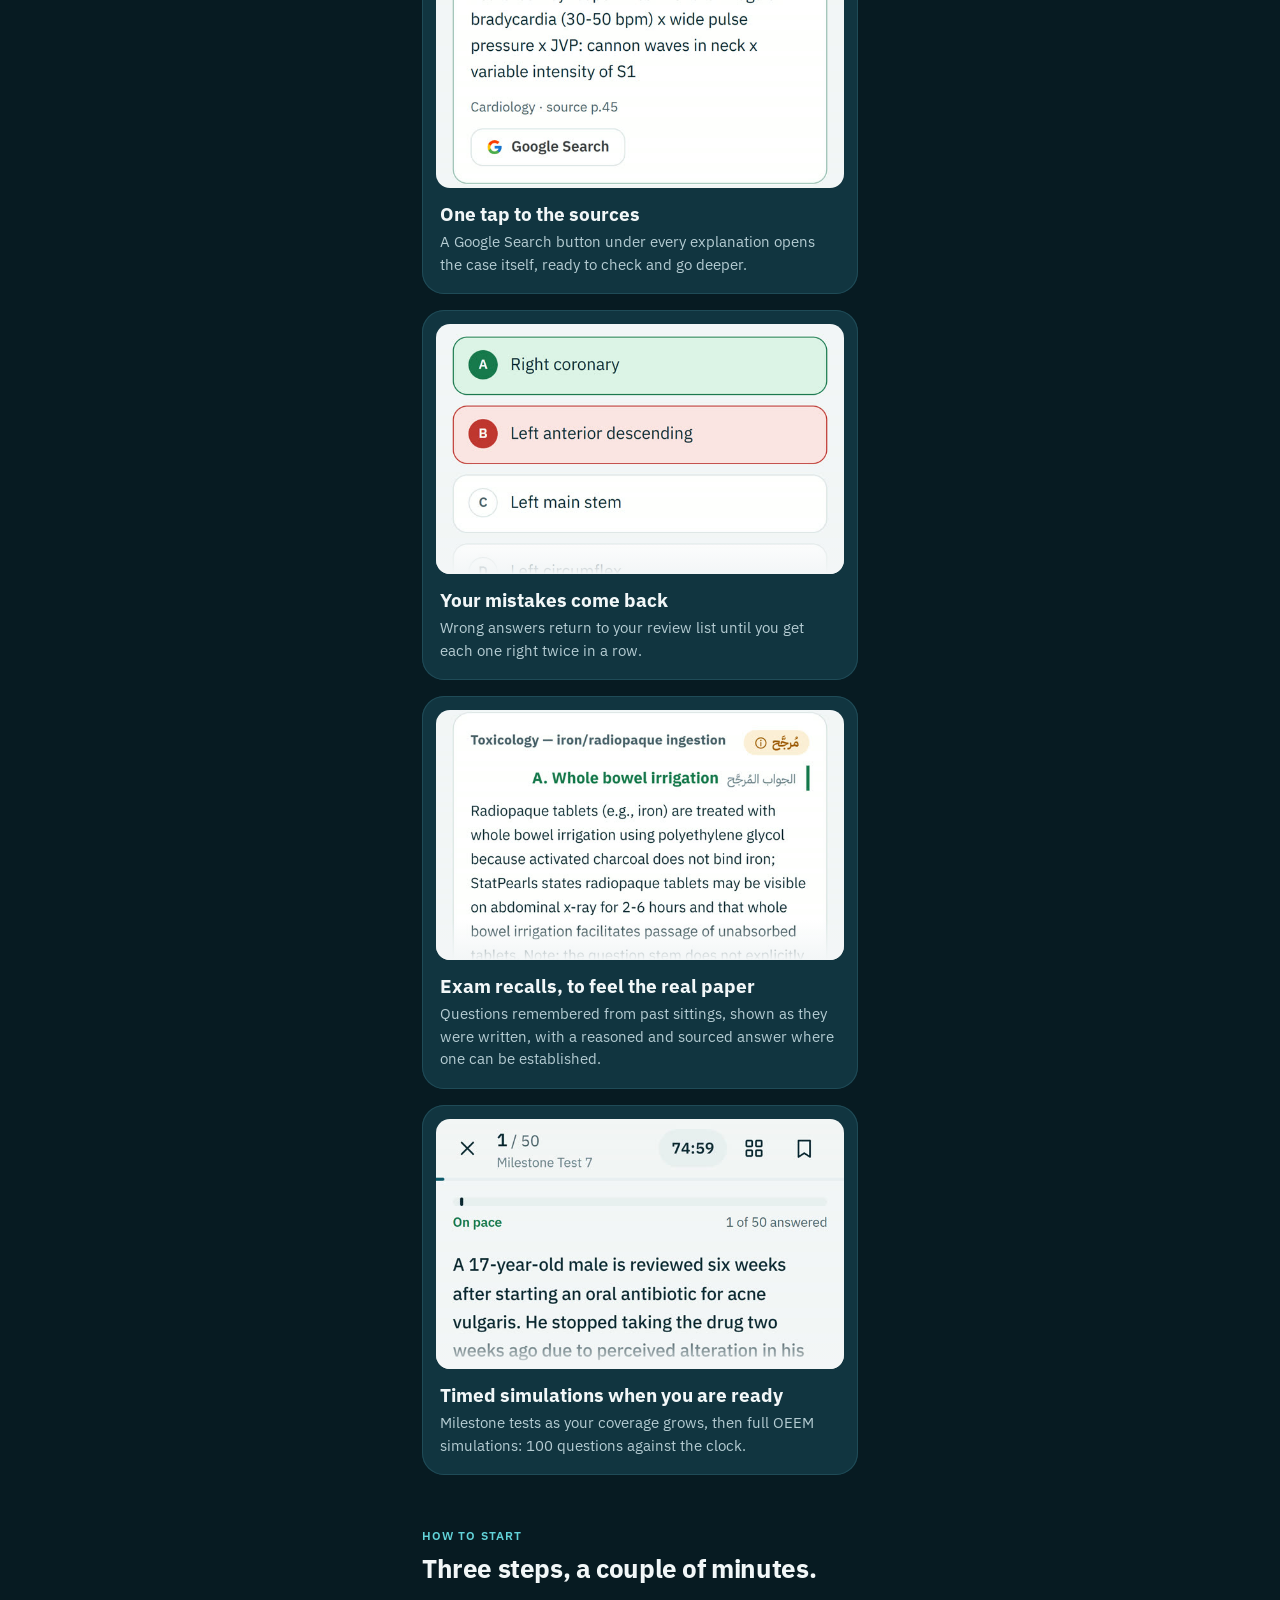
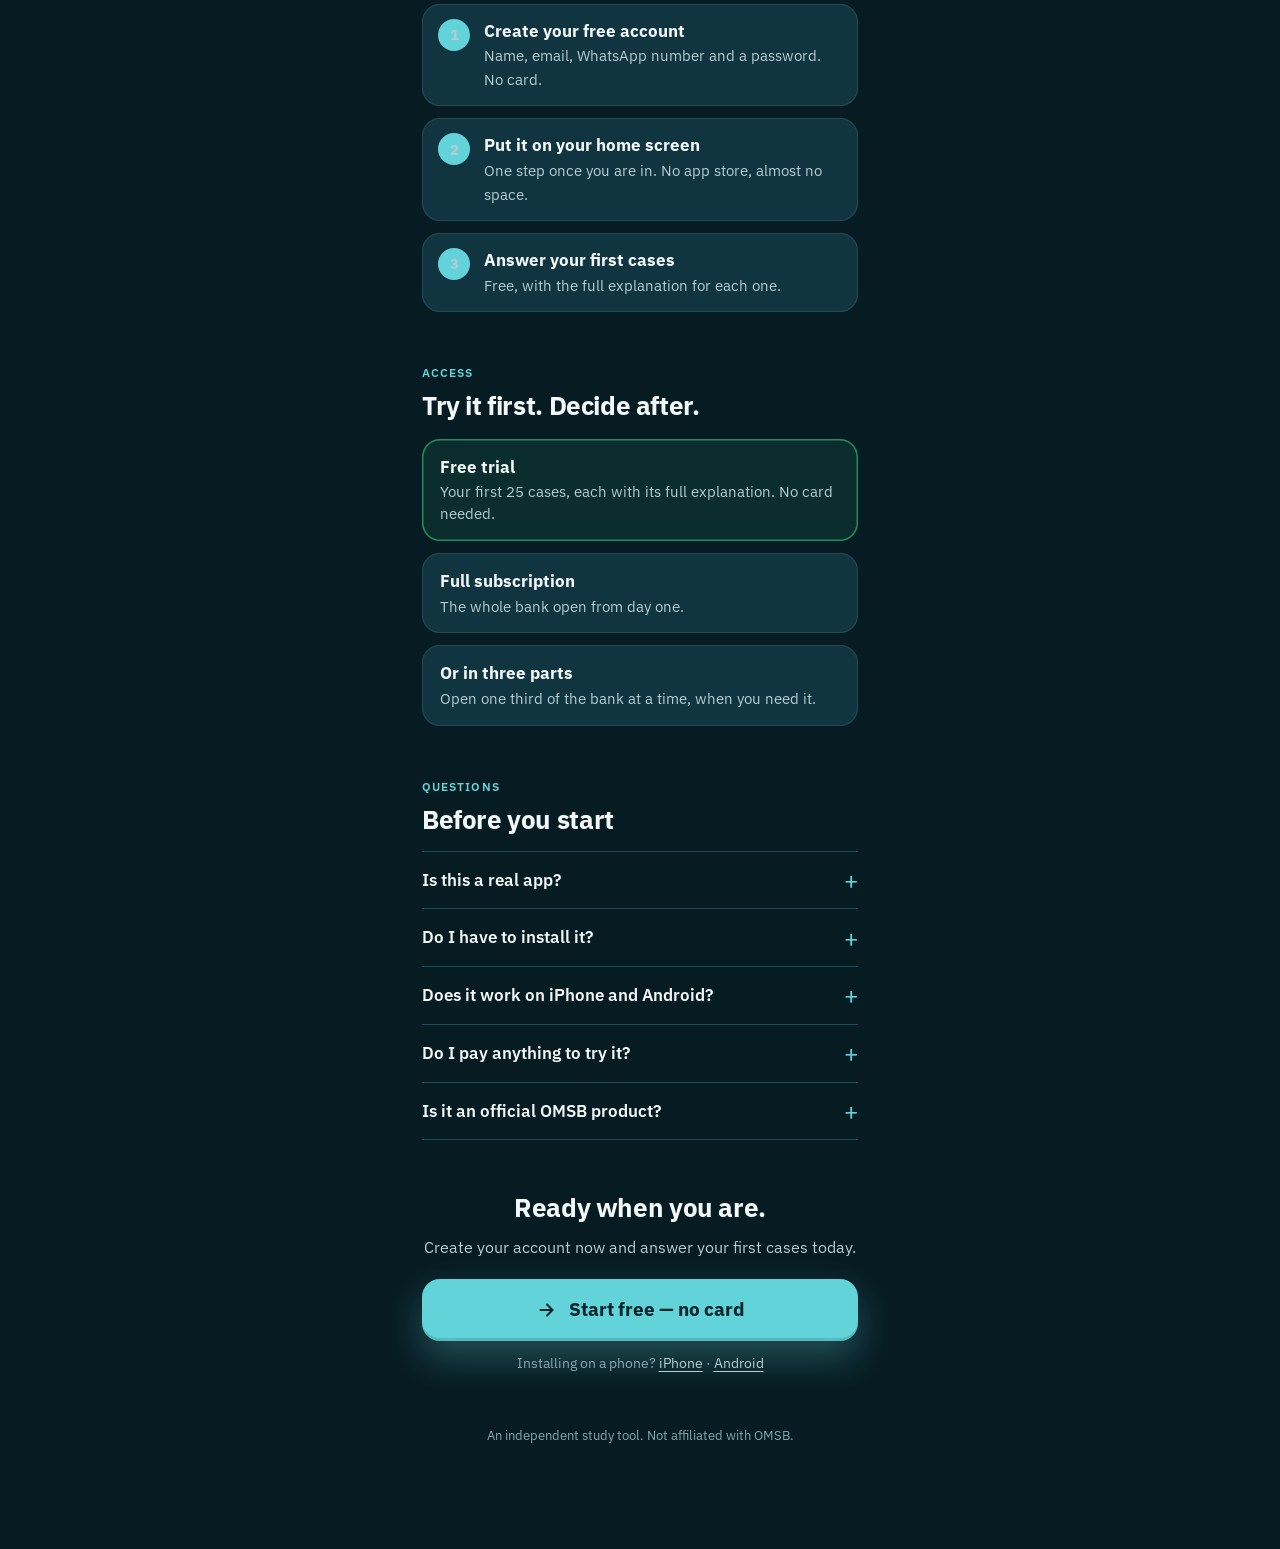
==== commit d35eaeb2: "feat(analytics): see the visitors who stop before the account exists The question "who opens it and " ====
--- a/get/index.html
+++ b/get/index.html
@@ -21,6 +21,10 @@
   <link rel="preconnect" href="https://fonts.googleapis.com">
   <link rel="preconnect" href="https://fonts.gstatic.com" crossorigin>
   <link href="https://fonts.googleapis.com/css2?family=IBM+Plex+Sans:wght@400;500;600;700&display=swap" rel="stylesheet">
+
+  <!-- counts the steps on the way in, so the place visitors stop can be seen -->
+  <script src="../js/config.js?v=17"></script>
+  <script src="../js/track.js?v=1"></script>
 <style>
 :root { --ink:#0c2a34; --deep:#071b22; --card:#113540; --line:#1f4b57; --teal:#62d3d9; --amber:#f4b740; --green:#35c98a; --text:#f2f7f8; --soft:#b5ccd2; --mute:#86a7b0; }
 * { box-sizing: border-box; margin: 0; padding: 0; }
@@ -294,6 +298,8 @@
   const samsung = /SamsungBrowser/i.test(ua);
 
   const $ = (id) => document.getElementById(id);
+  const track = (step, meta) => { try { window.Track && Track.step(step, meta, step === 'landing'); } catch (e) { /* never block the page */ } };
+  track('landing');
   const DOWN = '<svg class="ico" viewBox="0 0 24 24" aria-hidden="true"><path d="M12 4v11"/><path d="m7 11 5 5 5-5"/><path d="M5 20h14"/></svg>';
   const SHARE = '<svg class="ico" viewBox="0 0 24 24" aria-hidden="true"><path d="M12 15V3"/><path d="m8 7 4-4 4 4"/><path d="M8 11H5v10h14V11h-3"/></svg>';
   const GO = '<svg class="ico" viewBox="0 0 24 24" aria-hidden="true"><path d="M5 12h13"/><path d="m12 6 6 6-6 6"/></svg>';
@@ -435,6 +441,7 @@
     $('home').hidden = !!g;
     $('guide').hidden = !g;
     if (!g) return;
+    track('guide', { which: key });
     $('guideTitle').textContent = g.title;
     $('guideBody').innerHTML = g.html + `<p class="under" style="margin-top:18px">Prefer not to install? <a href="../">Use it in the browser</a></p><a class="switch" href="#${g.other[0]}">${g.other[1]}</a>`;
     scrollTo(0, 0);
@@ -442,6 +449,8 @@
   }
   addEventListener('hashchange', render);
   document.addEventListener('click', async (e) => {
+    const go = e.target.closest('a.cta[href^="../?start="]');
+    if (go) track('landing_cta', { where: go.closest('.dock') ? 'dock' : 'page' });
     const play = e.target.closest('#playPromo');
     if (play) { const v = $('promo'); play.hidden = true; v.controls = true; v.play().catch(() => {}); return; }
     const copy = e.target.closest('#copyLink');
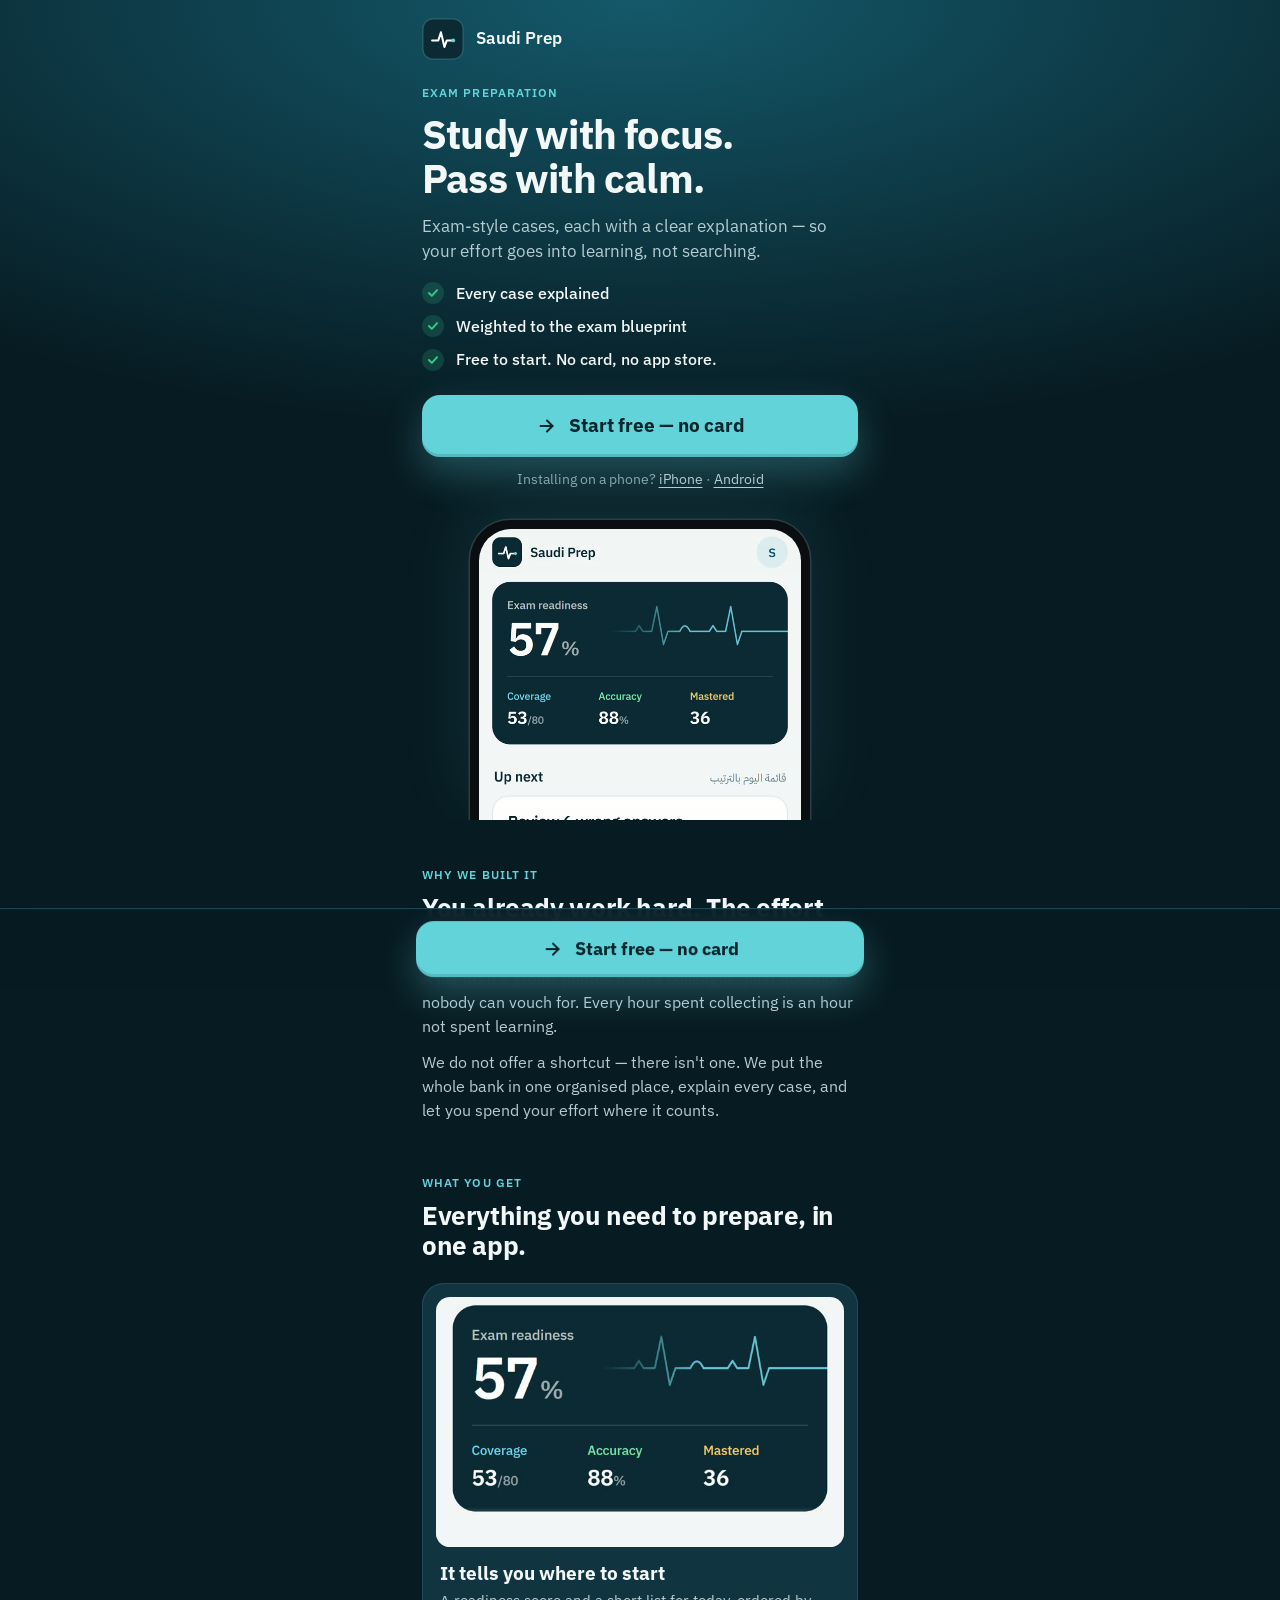
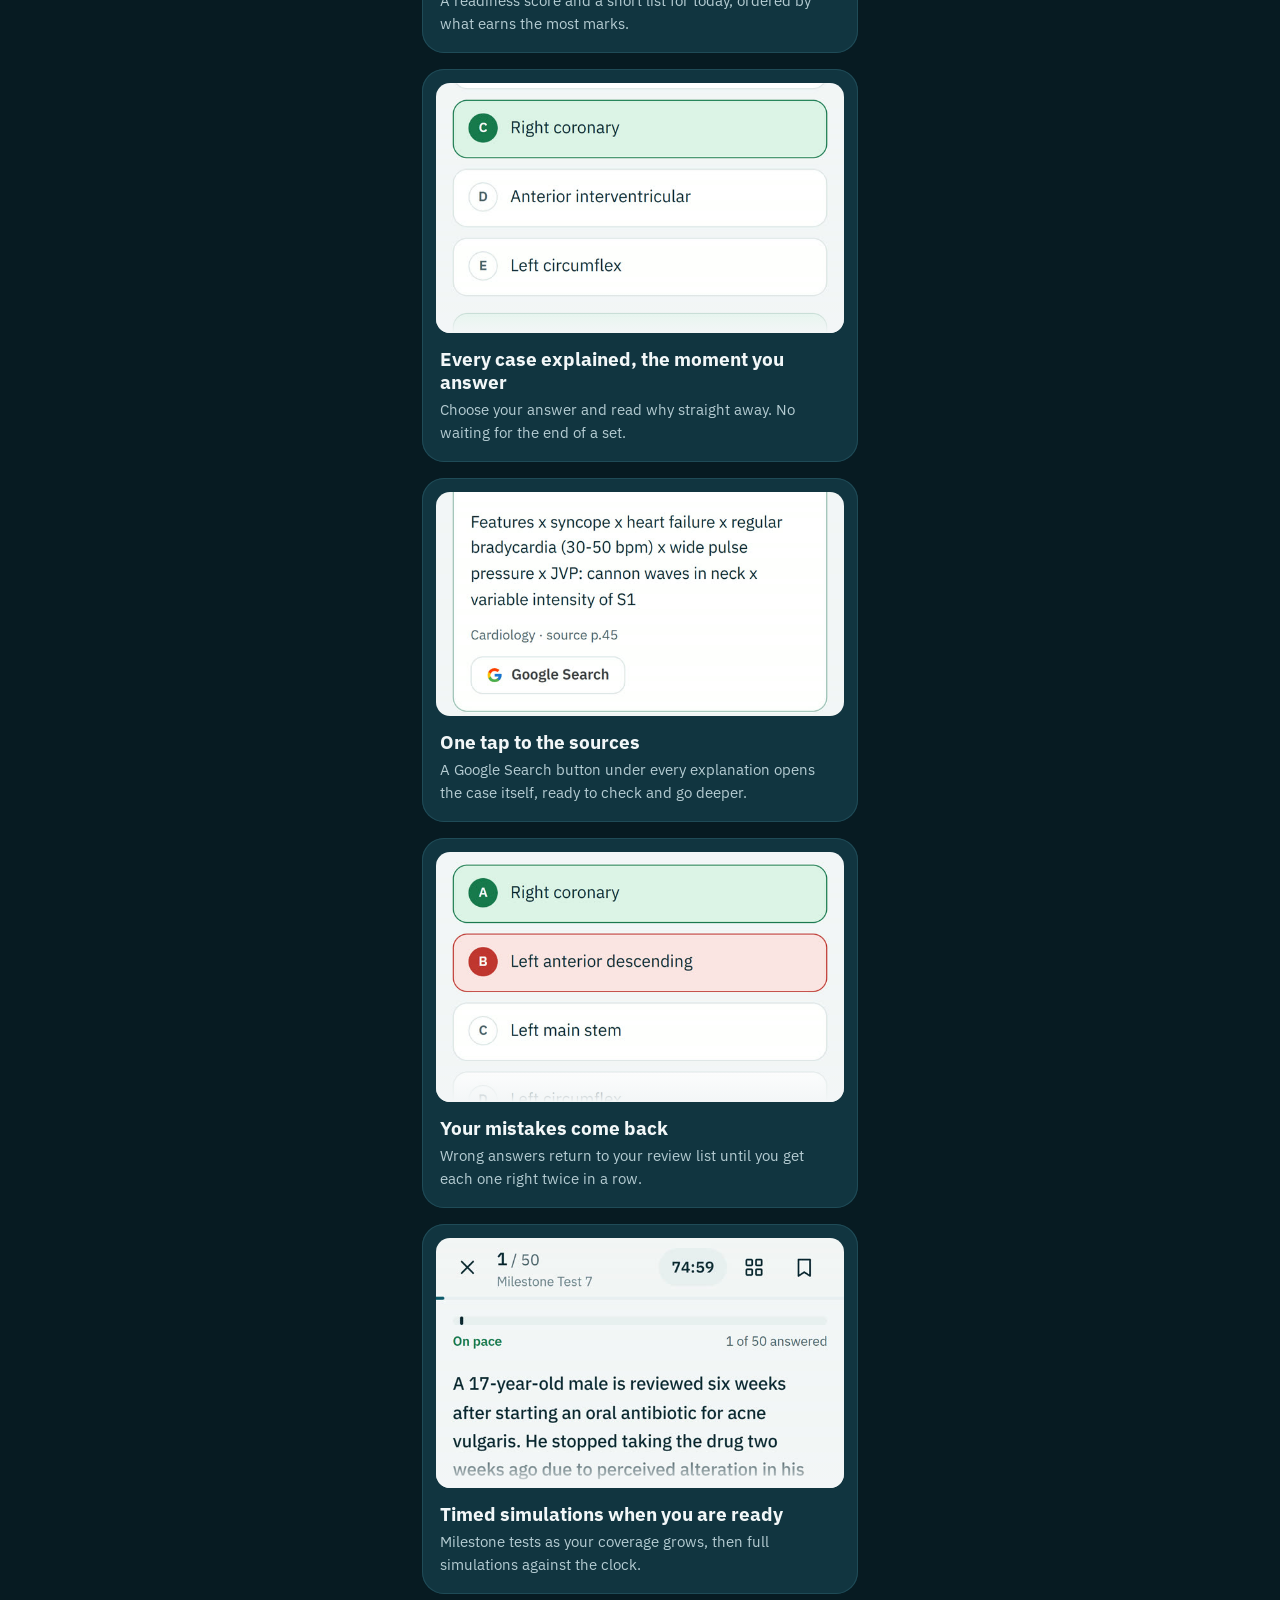
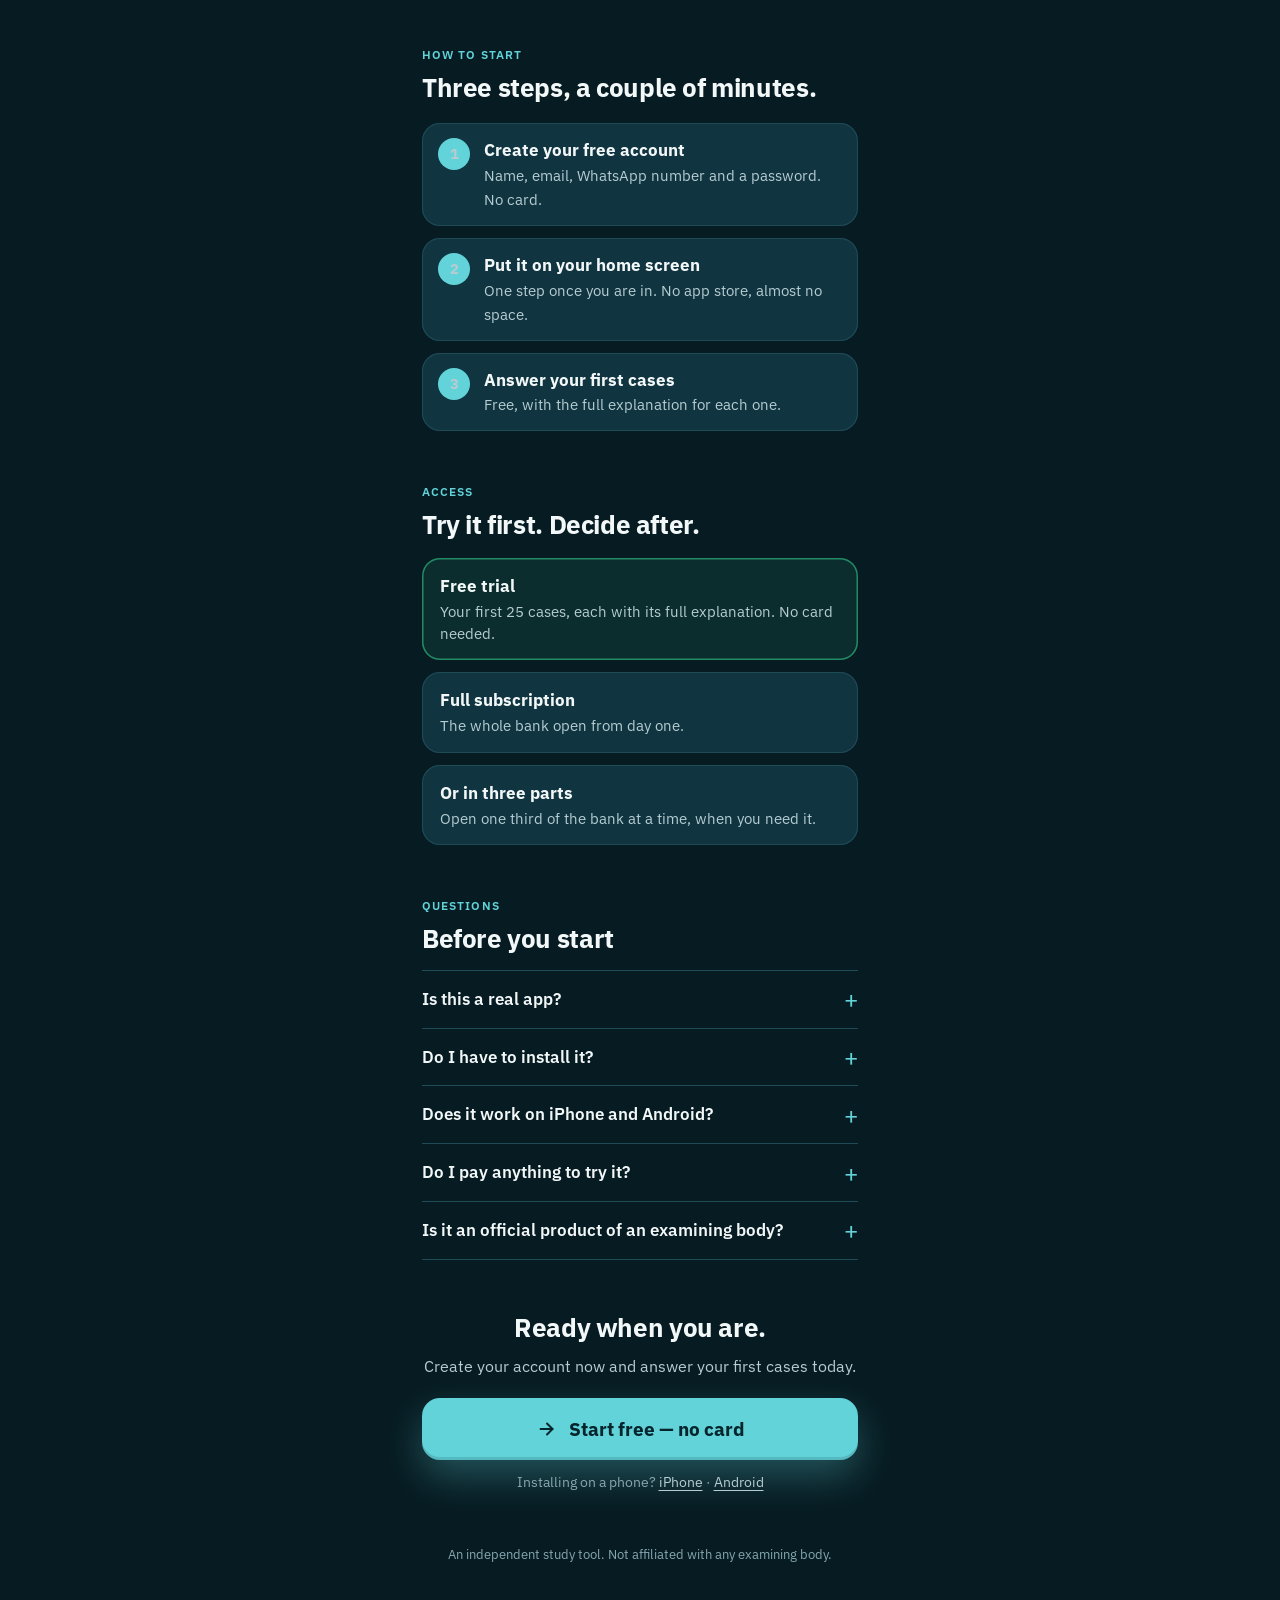
==== commit 29bfde5d: "feat(get): the landing page speaks for the Saudi edition No bank-size numbers, no Oman film, no reca" ====
--- a/get/index.html
+++ b/get/index.html
@@ -3,10 +3,10 @@
 <head>
   <meta charset="UTF-8">
   <meta name="viewport" content="width=device-width, initial-scale=1.0, viewport-fit=cover">
-  <title>Oman EM Prep — 5,000+ explained cases for the OEEM</title>
-  <meta name="description" content="More than 5,000 explained cases, exam recalls and timed simulations for the Oman Emergency Medicine exam. Start free in your browser, then install it on your iPhone or Android in under a minute.">
-  <meta property="og:title" content="Oman EM Prep — study with focus, pass with calm">
-  <meta property="og:description" content="More than 5,000 explained cases for the Oman Emergency Medicine exam. Free to start.">
+  <title>Saudi Prep — explained cases for your exam</title>
+  <meta name="description" content="Exam-style cases with a clear explanation for each, and timed simulations. Start free in your browser, then install it on your iPhone or Android in under a minute.">
+  <meta property="og:title" content="Saudi Prep — study with focus, pass with calm">
+  <meta property="og:description" content="Exam-style cases, every one explained. Free to start.">
   <meta property="og:image" content="../icons/icon-512.png">
 
   <!-- same installable app as the root: installing from here opens the app itself -->
@@ -163,14 +163,14 @@
   <div class="wrap hero">
     <div class="brand">
       <span class="mark"><svg viewBox="0 0 100 100" aria-hidden="true"><path d="M14 56H35L44 28L56 78L64 56H86"/><circle cx="86" cy="56" r="6.5"/></svg></span>
-      Oman EM Prep
+      Saudi Prep
     </div>
-    <p class="eyebrow">Oman Emergency Medicine exam · OEEM</p>
+    <p class="eyebrow">Exam preparation</p>
     <h1>Study with focus.<br>Pass with calm.</h1>
-    <p class="lead">More than 5,000 exam-style cases, each with a clear explanation — so your effort goes into learning, not searching.</p>
+    <p class="lead">Exam-style cases, each with a clear explanation — so your effort goes into learning, not searching.</p>
     <ul class="facts">
-      <li><svg class="tick" viewBox="0 0 24 24" aria-hidden="true"><path d="m5 12 5 5 9-10"/></svg>5,000+ cases, every one explained</li>
-      <li><svg class="tick" viewBox="0 0 24 24" aria-hidden="true"><path d="m5 12 5 5 9-10"/></svg>Weighted to the official OEEM blueprint</li>
+      <li><svg class="tick" viewBox="0 0 24 24" aria-hidden="true"><path d="m5 12 5 5 9-10"/></svg>Every case explained</li>
+      <li><svg class="tick" viewBox="0 0 24 24" aria-hidden="true"><path d="m5 12 5 5 9-10"/></svg>Weighted to the exam blueprint</li>
       <li><svg class="tick" viewBox="0 0 24 24" aria-hidden="true"><path d="m5 12 5 5 9-10"/></svg>Free to start. No card, no app store.</li>
     </ul>
     <div class="getapp" id="heroCta"></div>
@@ -178,30 +178,6 @@
   </div>
 
   <div class="band">
-    <section class="wrap film">
-      <p class="kicker">Watch</p>
-      <h2>The whole idea, in a minute and a half.</h2>
-      <div class="player">
-        <video id="promo" playsinline preload="none" poster="promo-poster.jpg" width="720" height="1280">
-          <source src="promo.mp4" type="video/mp4">
-        </video>
-        <button class="play" id="playPromo" aria-label="Play the video, 1 minute 37 seconds">
-          <span class="disc"><svg viewBox="0 0 24 24" aria-hidden="true"><path d="M8 5v14l11-7z"/></svg></span>
-          <span class="len">Play · 1:38</span>
-        </button>
-      </div>
-      <p class="under">Narrated in Arabic, with the real app on screen.</p>
-    </section>
-
-    <section class="wrap">
-      <div class="stats">
-        <div class="stat"><b>5,093</b><span>explained cases</span></div>
-        <div class="stat"><b>18</b><span>sections, by blueprint weight</span></div>
-        <div class="stat"><b>206</b><span>past-exam recalls</span></div>
-        <div class="stat"><b>100</b><span>questions per timed simulation</span></div>
-      </div>
-    </section>
-
     <section class="wrap">
       <p class="kicker">Why we built it</p>
       <h2>You already work hard. The effort just goes to the wrong place.</h2>
@@ -221,10 +197,8 @@
           <div class="txt"><h3>One tap to the sources</h3><p>A Google Search button under every explanation opens the case itself, ready to check and go deeper.</p></div></article>
         <article class="f"><div class="shot"><img src="f-mistakes.jpg" width="640" height="656" alt="A wrong answer marked with the correct one" loading="lazy" decoding="async"></div>
           <div class="txt"><h3>Your mistakes come back</h3><p>Wrong answers return to your review list until you get each one right twice in a row.</p></div></article>
-        <article class="f"><div class="shot"><img src="f-recalls.jpg" width="640" height="689" alt="An exam recall with its reasoned answer and source" loading="lazy" decoding="async"></div>
-          <div class="txt"><h3>Exam recalls, to feel the real paper</h3><p>Questions remembered from past sittings, shown as they were written, with a reasoned and sourced answer where one can be established.</p></div></article>
         <article class="f"><div class="shot"><img src="f-mock.jpg" width="640" height="492" alt="A timed test with its countdown and pace bar" loading="lazy" decoding="async"></div>
-          <div class="txt"><h3>Timed simulations when you are ready</h3><p>Milestone tests as your coverage grows, then full OEEM simulations: 100 questions against the clock.</p></div></article>
+          <div class="txt"><h3>Timed simulations when you are ready</h3><p>Milestone tests as your coverage grows, then full simulations against the clock.</p></div></article>
       </div>
     </section>
 
@@ -256,7 +230,7 @@
         <details><summary>Do I have to install it?</summary><p>No. You can start in the browser right away, and we offer the home-screen install once you are in. It opens faster and keeps your questions on the phone, so most doctors take it.</p></details>
         <details><summary>Does it work on iPhone and Android?</summary><p>Both. We show you the exact steps for your phone, with pictures.</p></details>
         <details><summary>Do I pay anything to try it?</summary><p>No. You create an account and answer free cases first. You only pay if you decide to open more of the bank.</p></details>
-        <details><summary>Is it an official OMSB product?</summary><p>No. It is an independent study tool. The sections are weighted by the published OEEM blueprint, and it is not affiliated with OMSB.</p></details>
+        <details><summary>Is it an official product of an examining body?</summary><p>No. It is an independent study tool, not affiliated with any examining body.</p></details>
       </div>
     </section>
 
@@ -265,7 +239,7 @@
       <p class="say">Create your account now and answer your first cases today.</p>
       <div class="getapp" id="lastCta"></div>
     </section>
-    <p class="foot">An independent study tool. Not affiliated with OMSB.</p>
+    <p class="foot">An independent study tool. Not affiliated with any examining body.</p>
   </div>
 
   <div class="dock" id="dock"></div>
@@ -348,11 +322,11 @@
     return `<rect class="row" x="${x}" y="${y}" width="${w}" height="31" rx="9"/><text x="${x + 14}" y="${y + 20}" class="${i === on ? 'b' : ''}">${t}</text>` + (i === on ? box(x, y, w, 31, 9) : '');
   }).join('');
   const PICS = {
-    home: pic('Your home screen with the Oman EM Prep icon',
+    home: pic('Your home screen with the Saudi Prep icon',
       [0, 1, 2, 3].map((c) => [0, 1].map((r) => (c === 1 && r === 0 ? '' : `<rect class="dim" x="${34 + c * 68}" y="${20 + r * 86}" width="46" height="46" rx="12"/>`)).join('')).join('') +
       appIcon(102, 20, 46) + ring(125, 43, 30) + `<text x="125" y="93" text-anchor="middle" class="b">EM Prep</text>`),
     iosShare: pic('The Share button in the browser toolbar',
-      lines(16) + `<rect class="bar" x="0" y="80" width="320" height="90"/><rect class="pill" x="20" y="90" width="280" height="30" rx="15"/><text x="160" y="110" text-anchor="middle" class="s">oman-em-prep.sootnote.com</text>
+      lines(16) + `<rect class="bar" x="0" y="80" width="320" height="90"/><rect class="pill" x="20" y="90" width="280" height="30" rx="15"/><text x="160" y="110" text-anchor="middle" class="s">saudi-prep.sootnote.com</text>
       <path class="ic" d="M48 139l-7 8 7 8"/><path class="ic" d="M98 139l7 8-7 8"/>
       <path class="ic" stroke="#fff" d="M160 136v17M153.5 142l6.5-6.5 6.5 6.5M151 149v9h18v-9"/>
       <path class="ic" d="M211 140c5-2 9-2 12 1 3-3 7-3 12-1v15c-5-2-9-2-12 1-3-3-7-3-12-1z"/><rect class="ic" x="268" y="139" width="15" height="15" rx="3"/>` + ring(160, 147, 21)),
@@ -360,15 +334,15 @@
       rows(16, 288, ['Copy', 'Add Bookmark', 'Add to Home Screen', 'Find on Page'], 2) + `<rect class="ic" stroke="#fff" x="276" y="94" width="16" height="16" rx="4"/><path class="ic" stroke="#fff" d="M284 98v8M280 102h8"/>`),
     iosConfirm: pic('The Add button at the top right',
       `<rect class="bar" x="0" y="0" width="320" height="46"/><text x="20" y="29" class="k">Cancel</text><text x="160" y="29" text-anchor="middle" class="b">Add to Home Screen</text><text x="298" y="29" text-anchor="end" class="k" style="font-weight:700">Add</text>` + box(262, 11, 48, 27, 13.5) +
-      appIcon(22, 62, 48) + `<text x="84" y="83" class="b">Oman EM Prep</text><text x="84" y="100" class="s">oman-em-prep.sootnote.com</text>
+      appIcon(22, 62, 48) + `<text x="84" y="83" class="b">Saudi Prep</text><text x="84" y="100" class="s">saudi-prep.sootnote.com</text>
       <rect class="row" x="16" y="124" width="288" height="34" rx="10"/><text x="30" y="146">Open as Web App</text><rect x="258" y="131" width="34" height="20" rx="10" fill="#35c98a"/><circle cx="282" cy="141" r="8" fill="#fff"/>`),
     andButton: pic('The Install app button at the end of the steps',
       lines(22) + `<rect x="28" y="96" width="264" height="50" rx="16" fill="#62d3d9"/><path d="M118 111v13M112.5 119l5.5 5.5 5.5-5.5M110 130h16" fill="none" stroke="#04252c" stroke-width="2.4" stroke-linecap="round" stroke-linejoin="round"/><text x="138" y="126" style="fill:#04252c;font-weight:700;font-size:15px">Install app</text>` + box(24, 92, 272, 58, 20)),
     andConfirm: pic('The Install button in the dialog',
-      `<rect x="36" y="14" width="248" height="142" rx="18" fill="#143b46" stroke="#1f4b57"/>` + appIcon(54, 32, 44) + `<text x="110" y="50" class="b" style="font-size:14px">Install app</text><text x="110" y="68" class="s">Oman EM Prep</text>
+      `<rect x="36" y="14" width="248" height="142" rx="18" fill="#143b46" stroke="#1f4b57"/>` + appIcon(54, 32, 44) + `<text x="110" y="50" class="b" style="font-size:14px">Install app</text><text x="110" y="68" class="s">Saudi Prep</text>
       <text x="182" y="129" text-anchor="end" class="k">Cancel</text><rect x="200" y="108" width="68" height="32" rx="16" fill="#62d3d9"/><text x="234" y="129" text-anchor="middle" style="fill:#04252c;font-weight:700">Install</text>` + box(196, 104, 76, 40, 20)),
     andMenu: pic('The three-dot menu at the top right of the browser',
-      `<rect class="bar" x="0" y="0" width="320" height="56"/><rect class="pill" x="16" y="12" width="240" height="32" rx="16"/><circle cx="34" cy="28" r="4" fill="#35c98a"/><text x="46" y="32" class="s">oman-em-prep.sootnote.com</text>
+      `<rect class="bar" x="0" y="0" width="320" height="56"/><rect class="pill" x="16" y="12" width="240" height="32" rx="16"/><circle cx="34" cy="28" r="4" fill="#35c98a"/><text x="46" y="32" class="s">saudi-prep.sootnote.com</text>
       <circle cx="290" cy="20" r="2.6" fill="#fff"/><circle cx="290" cy="28" r="2.6" fill="#fff"/><circle cx="290" cy="36" r="2.6" fill="#fff"/>` + ring(290, 28, 18) + lines(78)),
     andAdd: pic('The menu with Add to Home screen',
       lines(20) + `<rect x="112" y="4" width="200" height="162" rx="14" fill="#0c2c36" stroke="#1f4b57"/>` + rows(120, 184, ['New tab', 'Bookmarks', 'Add to Home screen', 'Settings'], 2)),
@@ -451,8 +425,6 @@
   document.addEventListener('click', async (e) => {
     const go = e.target.closest('a.cta[href^="../?start="]');
     if (go) track('landing_cta', { where: go.closest('.dock') ? 'dock' : 'page' });
-    const play = e.target.closest('#playPromo');
-    if (play) { const v = $('promo'); play.hidden = true; v.controls = true; v.play().catch(() => {}); return; }
     const copy = e.target.closest('#copyLink');
     if (copy) {
       const url = location.origin + location.pathname;
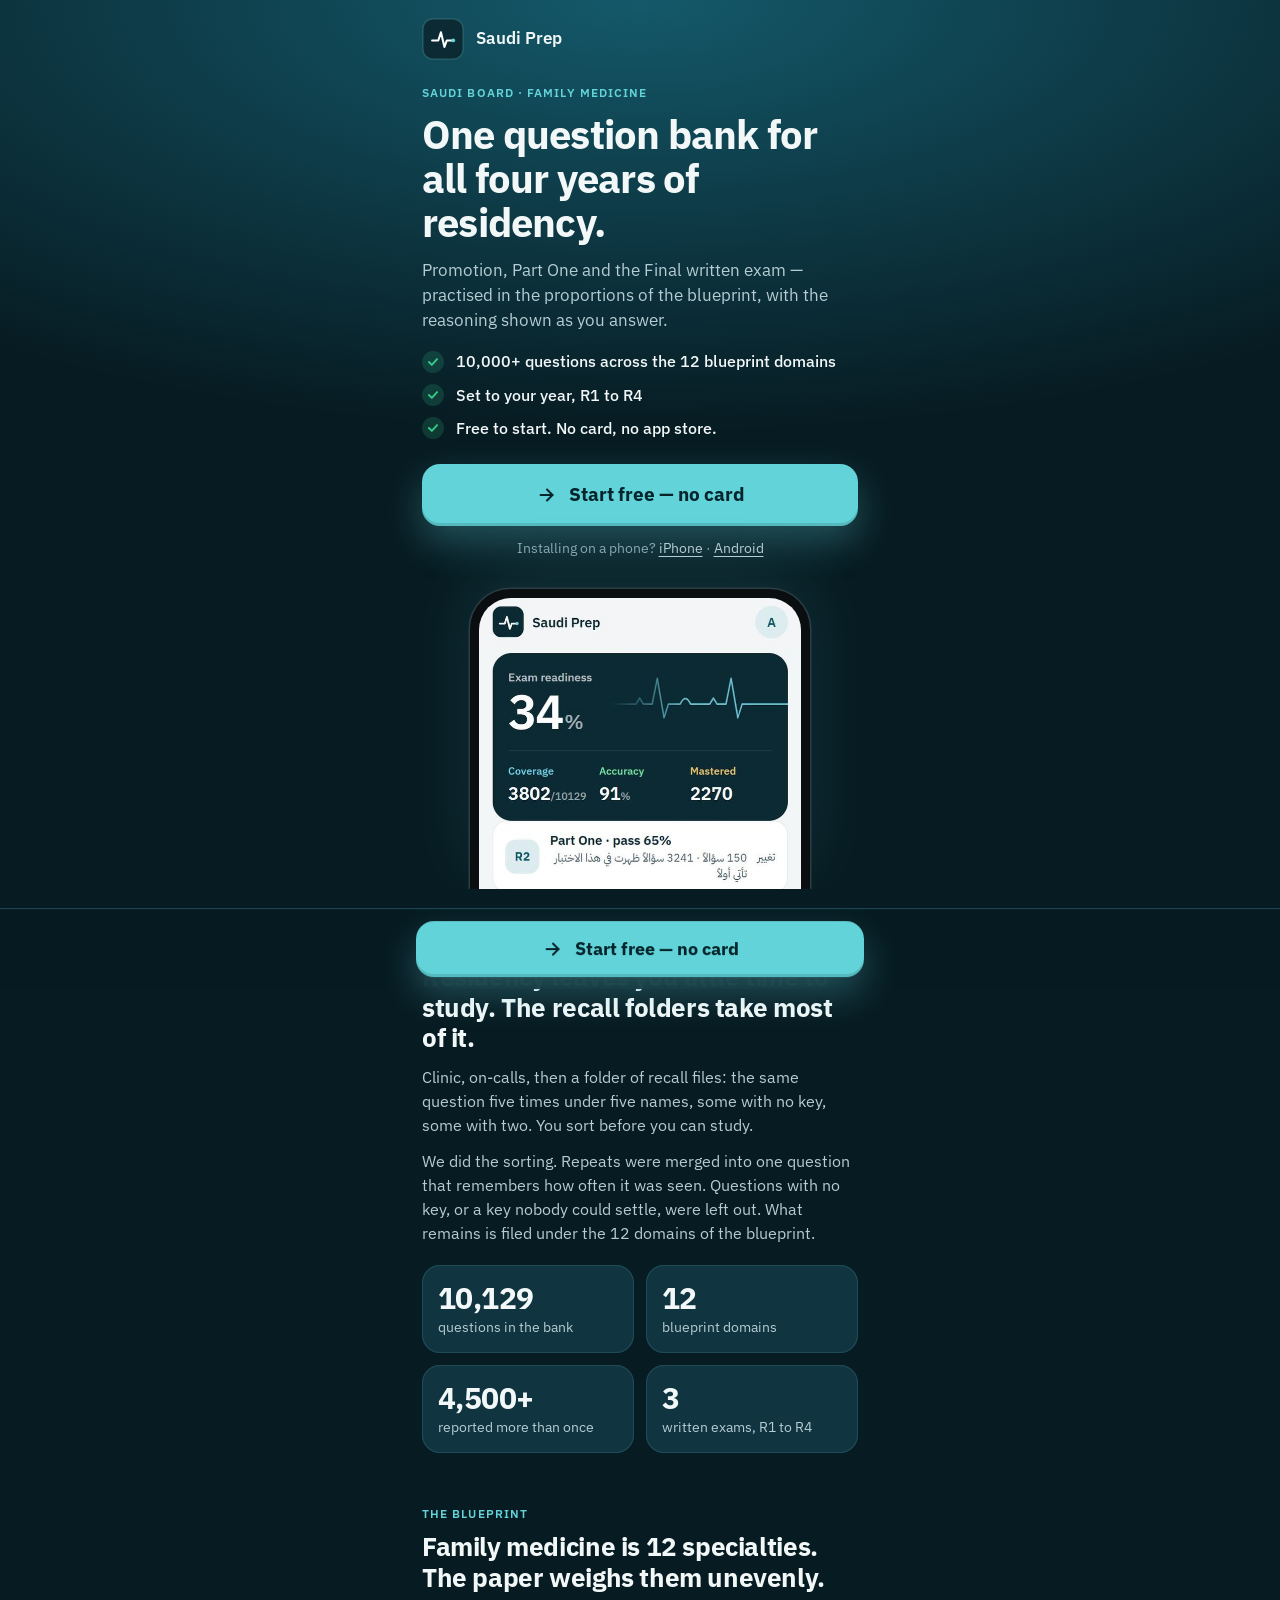
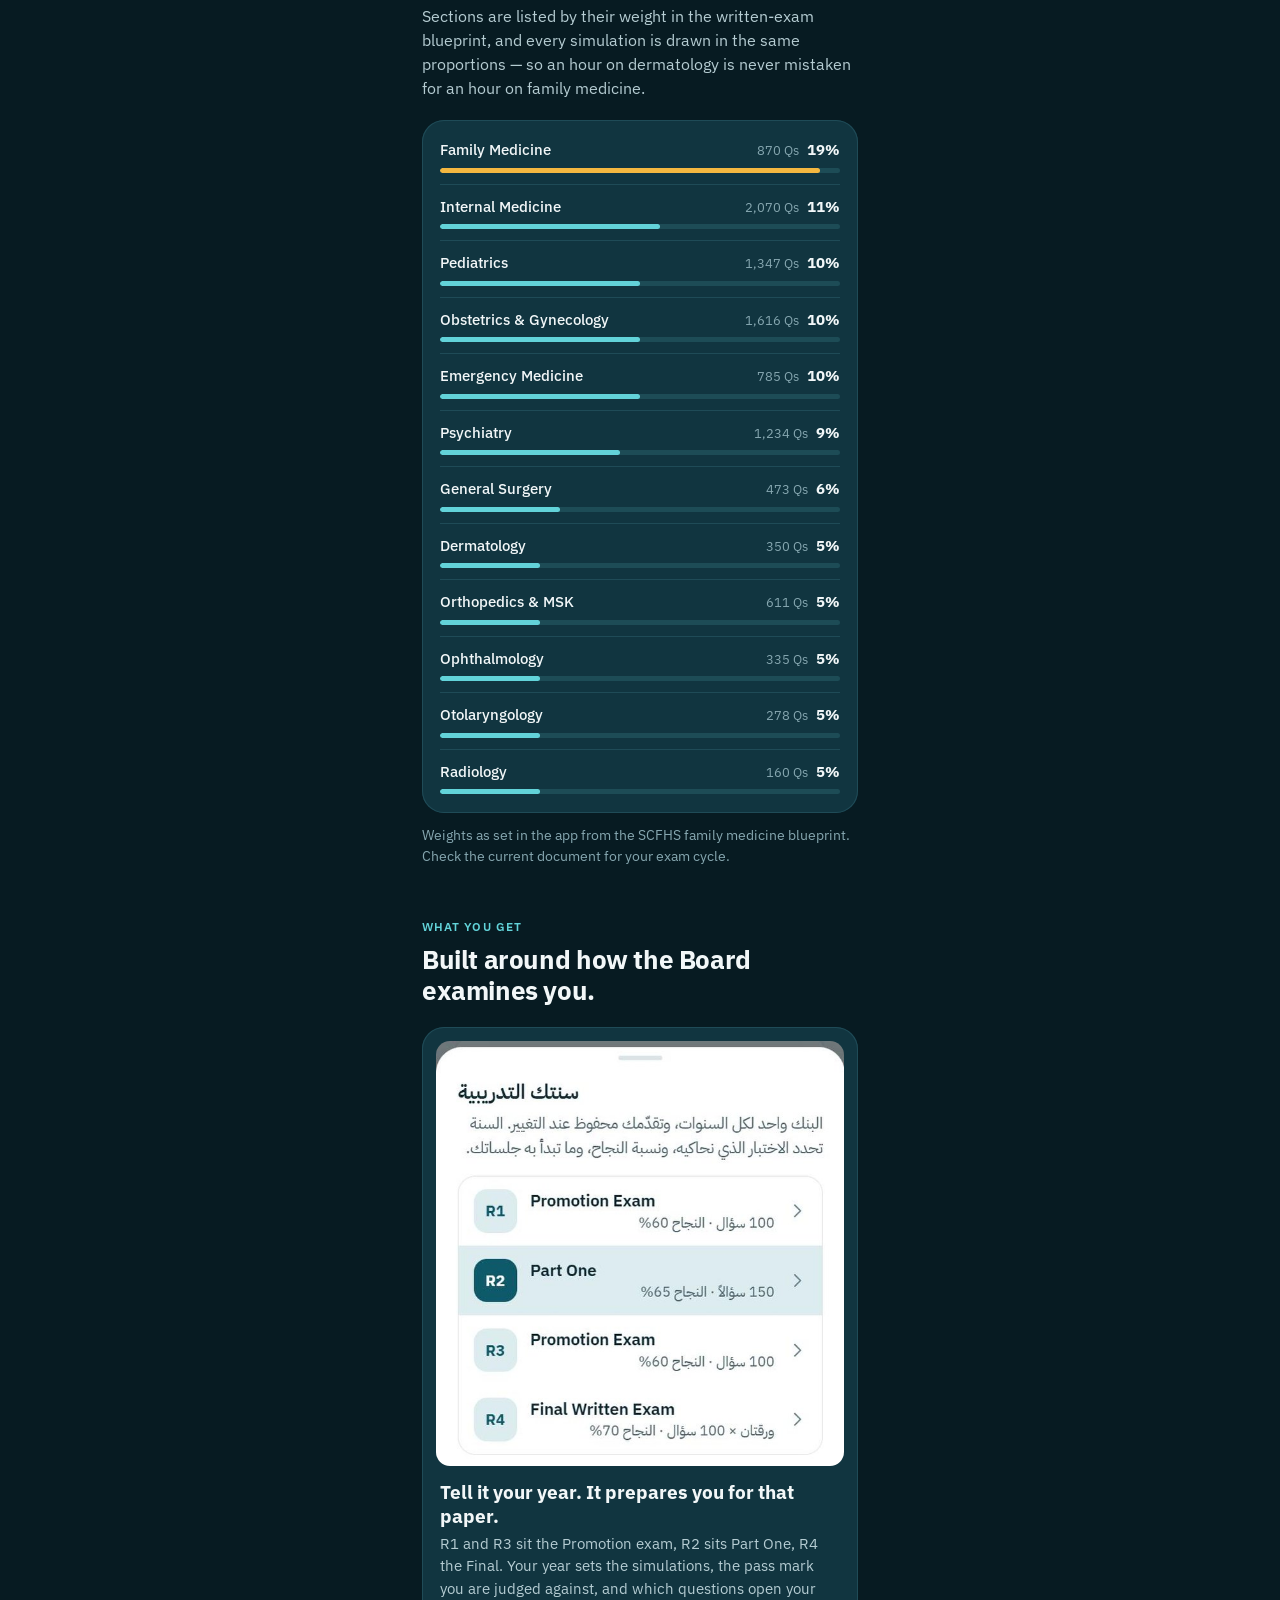
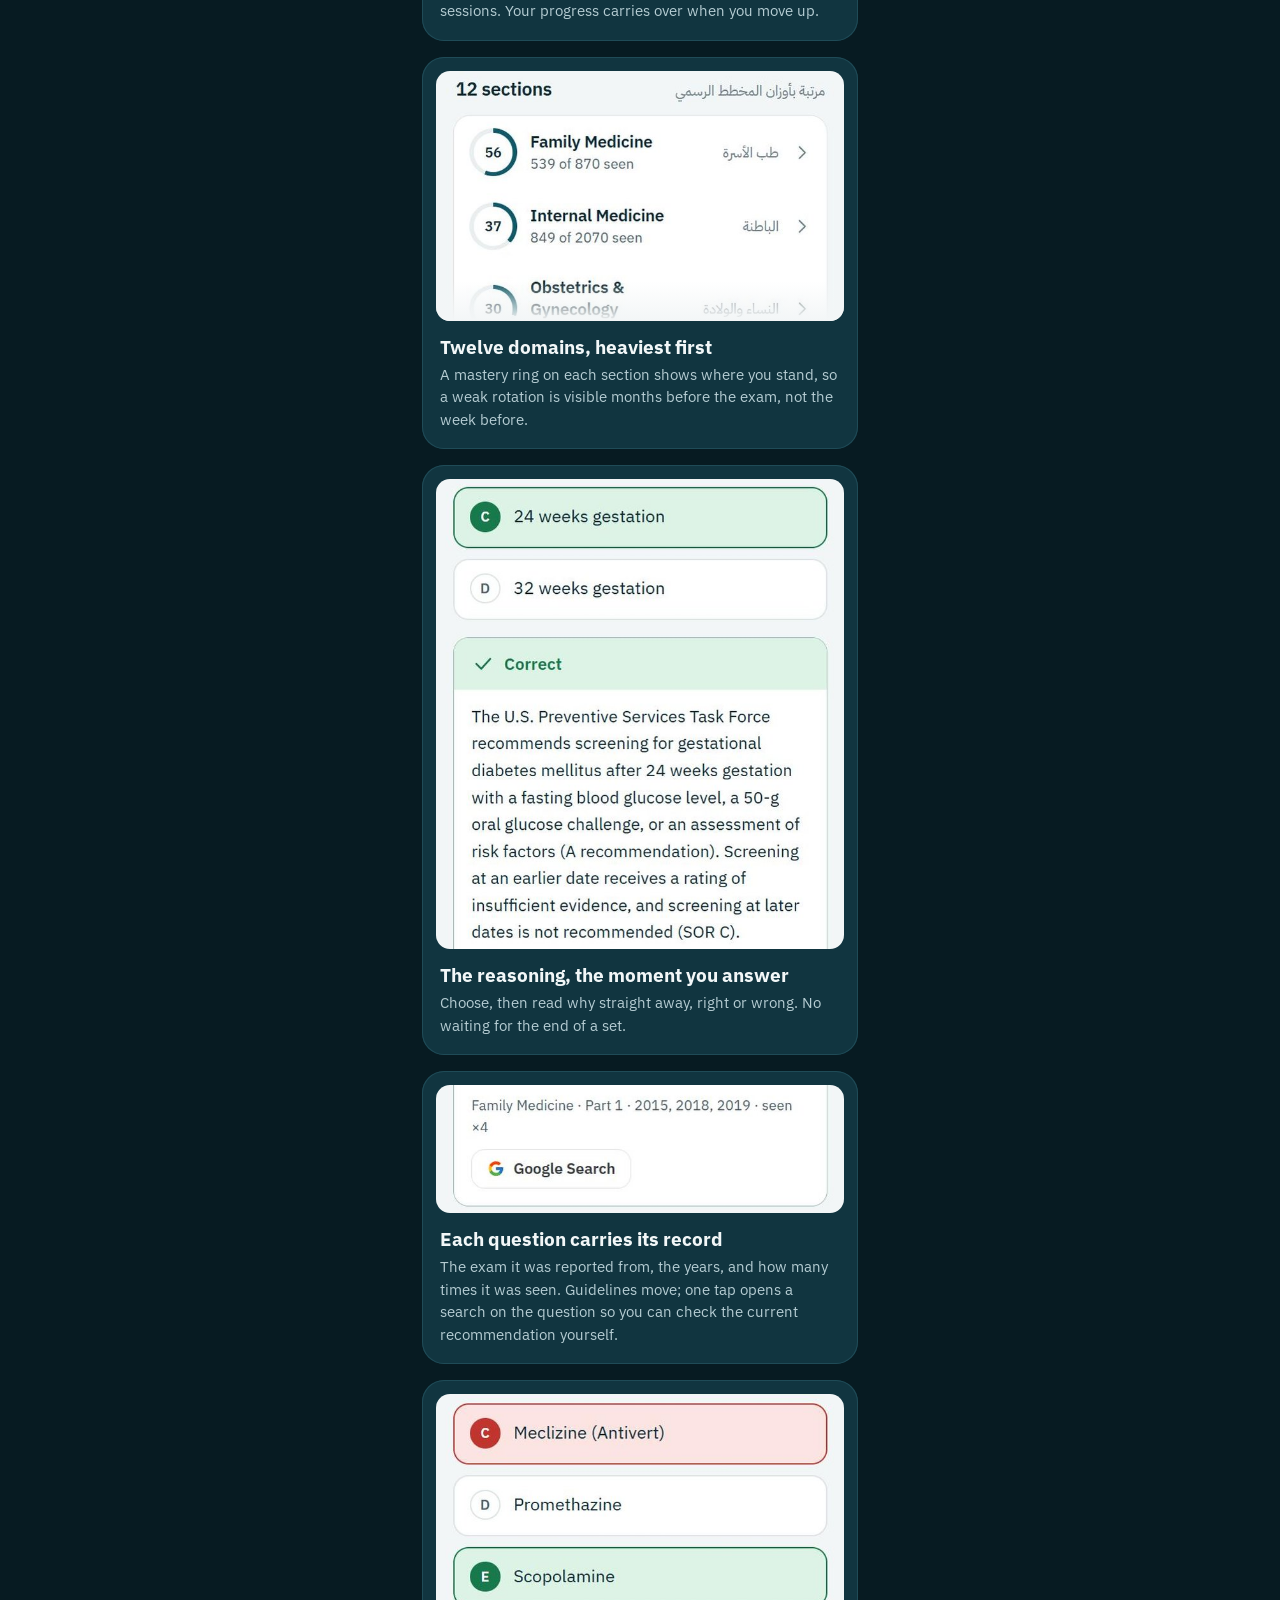
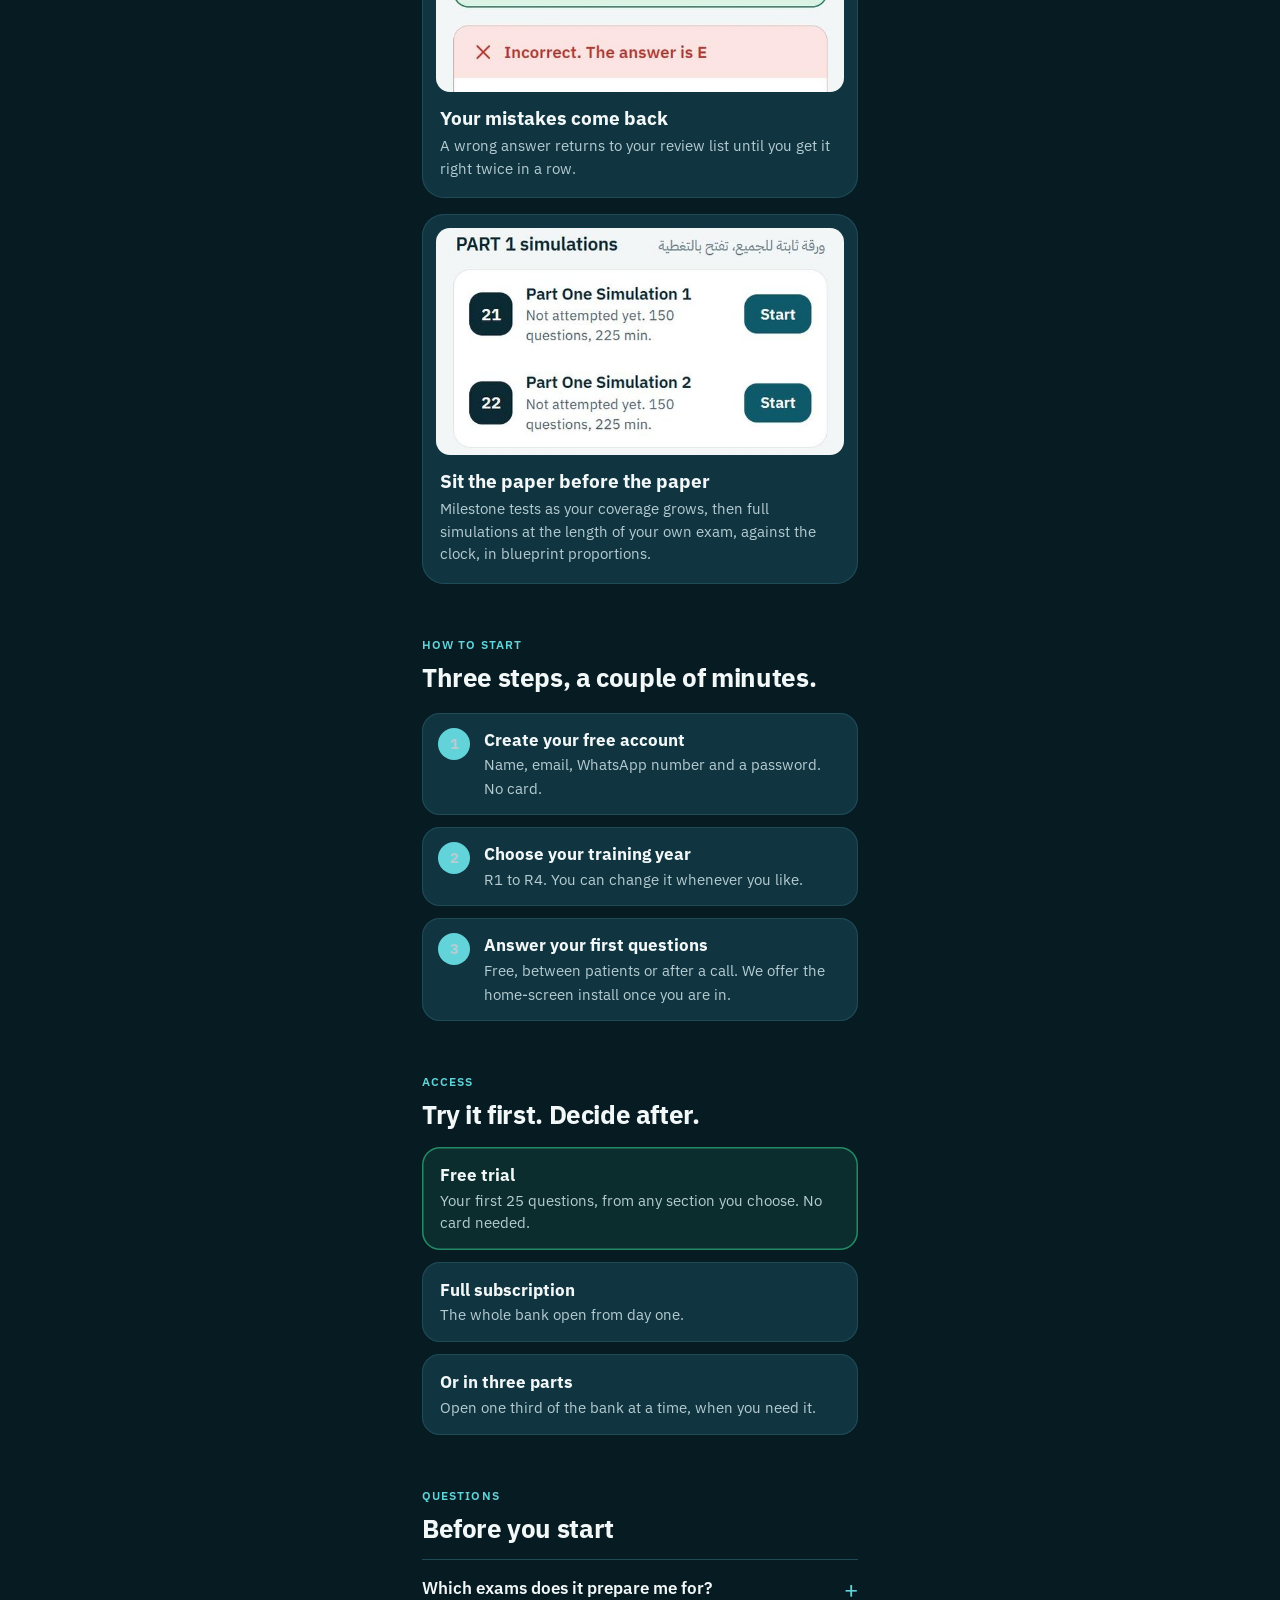
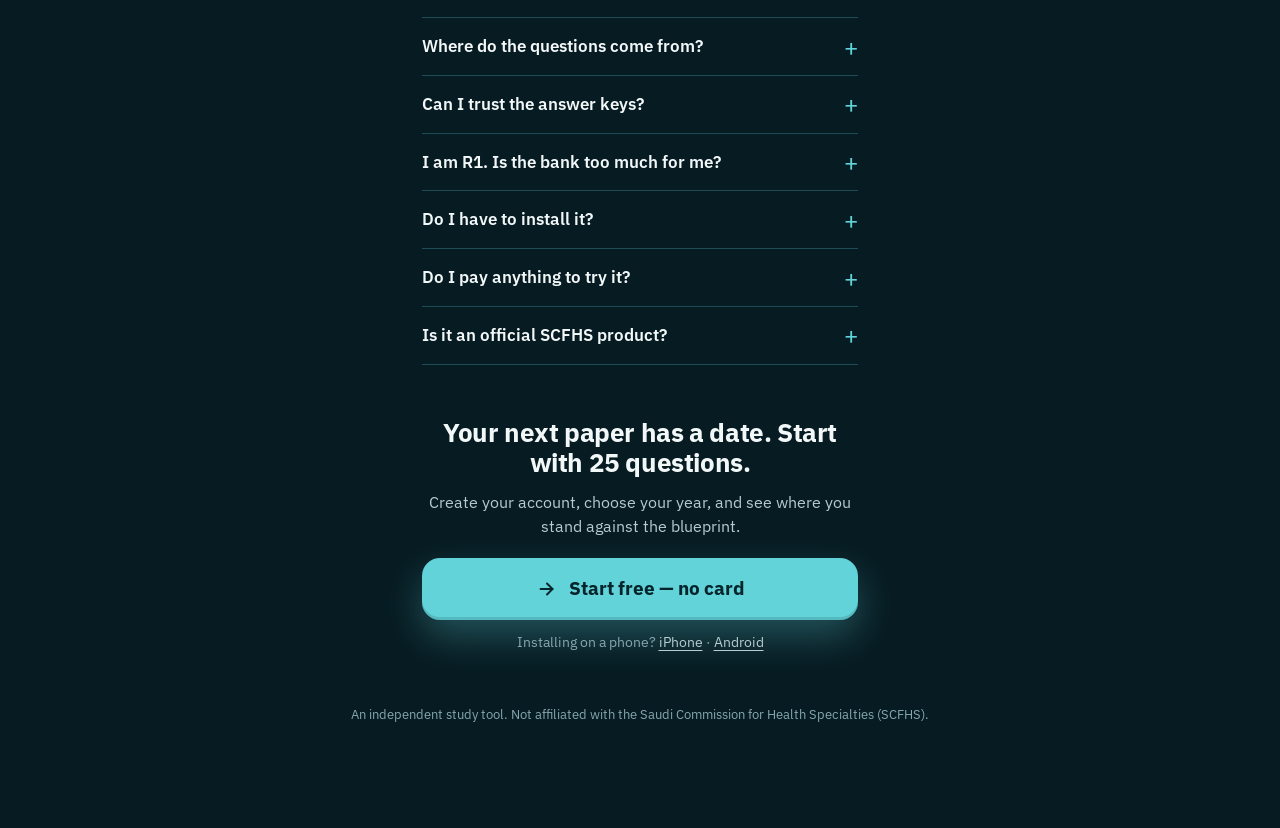
==== commit a1adaed6: "feat(get): the landing page speaks to family medicine residents The page now names the exams it prep" ====
--- a/get/index.html
+++ b/get/index.html
@@ -3,10 +3,10 @@
 <head>
   <meta charset="UTF-8">
   <meta name="viewport" content="width=device-width, initial-scale=1.0, viewport-fit=cover">
-  <title>Saudi Prep — explained cases for your exam</title>
-  <meta name="description" content="Exam-style cases with a clear explanation for each, and timed simulations. Start free in your browser, then install it on your iPhone or Android in under a minute.">
-  <meta property="og:title" content="Saudi Prep — study with focus, pass with calm">
-  <meta property="og:description" content="Exam-style cases, every one explained. Free to start.">
+  <title>Saudi Prep — Family Medicine board questions, explained</title>
+  <meta name="description" content="For family medicine residents preparing for the Saudi Board written exams: Promotion, Part One and Final. 10,000+ questions across the 12 blueprint domains, explained as you answer. Free to start.">
+  <meta property="og:title" content="Saudi Prep — one question bank for all four years of family medicine residency">
+  <meta property="og:description" content="Promotion, Part One and Final. 12 blueprint domains, explained as you answer. Free to start.">
   <meta property="og:image" content="../icons/icon-512.png">
 
   <!-- same installable app as the root: installing from here opens the app itself -->
@@ -14,7 +14,7 @@
   <meta name="theme-color" content="#0c2a34">
   <meta name="mobile-web-app-capable" content="yes">
   <meta name="apple-mobile-web-app-capable" content="yes">
-  <meta name="apple-mobile-web-app-title" content="EM Prep">
+  <meta name="apple-mobile-web-app-title" content="Saudi Prep">
   <link rel="apple-touch-icon" href="../icons/apple-touch-icon.png">
   <link rel="icon" type="image/svg+xml" href="../icons/icon.svg">
 
@@ -74,6 +74,16 @@
 .stat { padding: 16px 16px 15px; border-radius: 18px; background: var(--card); box-shadow: inset 0 0 0 1px var(--line); }
 .stat b { display: block; font-size: 30px; line-height: 1.1; letter-spacing: -.02em; }
 .stat span { font-size: 13.5px; color: var(--soft); }
+.stats { margin-top: 20px; }
+.bp { list-style: none; margin-top: 20px; padding: 8px 18px; border-radius: 22px; background: var(--card); box-shadow: inset 0 0 0 1px var(--line); }
+.bp li { display: grid; grid-template-columns: 1fr auto; grid-template-areas: "n w" "b b"; align-items: baseline; gap: 6px 10px; padding: 11px 0; font-size: 15px; font-weight: 500; }
+.bp li + li { border-top: 1px solid var(--line); }
+.bp .w { grid-area: w; text-align: right; font-weight: 700; font-variant-numeric: tabular-nums; }
+.bp .w small { font-weight: 400; font-size: 12.5px; color: var(--mute); margin-right: 8px; }
+.bp i { grid-area: b; height: 5px; border-radius: 3px; background: rgba(98,211,217,.14); overflow: hidden; }
+.bp i::after { content: ''; display: block; height: 100%; width: calc(var(--p) * 5%); border-radius: 3px; background: var(--teal); }
+.bp li:first-child i::after { background: var(--amber); }
+.fine { margin-top: 12px; font-size: 13.5px; color: var(--mute); }
 .feat { margin-top: 22px; display: grid; gap: 16px; }
 .f { border-radius: 22px; background: var(--card); box-shadow: inset 0 0 0 1px var(--line); overflow: hidden; }
 .f .shot { margin: 14px 14px 0; border-radius: 14px; overflow: hidden; max-height: 250px; background: #f3f6f7; position: relative; }
@@ -165,12 +175,12 @@
       <span class="mark"><svg viewBox="0 0 100 100" aria-hidden="true"><path d="M14 56H35L44 28L56 78L64 56H86"/><circle cx="86" cy="56" r="6.5"/></svg></span>
       Saudi Prep
     </div>
-    <p class="eyebrow">Exam preparation</p>
-    <h1>Study with focus.<br>Pass with calm.</h1>
-    <p class="lead">Exam-style cases, each with a clear explanation — so your effort goes into learning, not searching.</p>
+    <p class="eyebrow">Saudi Board · Family Medicine</p>
+    <h1>One question bank for all four years of residency.</h1>
+    <p class="lead">Promotion, Part One and the Final written exam — practised in the proportions of the blueprint, with the reasoning shown as you answer.</p>
     <ul class="facts">
-      <li><svg class="tick" viewBox="0 0 24 24" aria-hidden="true"><path d="m5 12 5 5 9-10"/></svg>Every case explained</li>
-      <li><svg class="tick" viewBox="0 0 24 24" aria-hidden="true"><path d="m5 12 5 5 9-10"/></svg>Weighted to the exam blueprint</li>
+      <li><svg class="tick" viewBox="0 0 24 24" aria-hidden="true"><path d="m5 12 5 5 9-10"/></svg>10,000+ questions across the 12 blueprint domains</li>
+      <li><svg class="tick" viewBox="0 0 24 24" aria-hidden="true"><path d="m5 12 5 5 9-10"/></svg>Set to your year, R1 to R4</li>
       <li><svg class="tick" viewBox="0 0 24 24" aria-hidden="true"><path d="m5 12 5 5 9-10"/></svg>Free to start. No card, no app store.</li>
     </ul>
     <div class="getapp" id="heroCta"></div>
@@ -180,25 +190,54 @@
   <div class="band">
     <section class="wrap">
       <p class="kicker">Why we built it</p>
-      <h2>You already work hard. The effort just goes to the wrong place.</h2>
-      <p class="say">A file from a group, photos from a colleague, past questions nobody can vouch for. Every hour spent collecting is an hour not spent learning.</p>
-      <p class="say">We do not offer a shortcut — there isn't one. We put the whole bank in one organised place, explain every case, and let you spend your effort where it counts.</p>
+      <h2>Residency leaves you little time to study. The recall folders take most of it.</h2>
+      <p class="say">Clinic, on-calls, then a folder of recall files: the same question five times under five names, some with no key, some with two. You sort before you can study.</p>
+      <p class="say">We did the sorting. Repeats were merged into one question that remembers how often it was seen. Questions with no key, or a key nobody could settle, were left out. What remains is filed under the 12 domains of the blueprint.</p>
+      <div class="stats">
+        <div class="stat"><b>10,129</b><span>questions in the bank</span></div>
+        <div class="stat"><b>12</b><span>blueprint domains</span></div>
+        <div class="stat"><b>4,500+</b><span>reported more than once</span></div>
+        <div class="stat"><b>3</b><span>written exams, R1 to R4</span></div>
+      </div>
+    </section>
+
+    <section class="wrap">
+      <p class="kicker">The blueprint</p>
+      <h2>Family medicine is 12 specialties. The paper weighs them unevenly.</h2>
+      <p class="say">Sections are listed by their weight in the written-exam blueprint, and every simulation is drawn in the same proportions — so an hour on dermatology is never mistaken for an hour on family medicine.</p>
+      <ol class="bp" aria-label="Blueprint weight and questions in the bank, by domain">
+        <li style="--p:19"><span>Family Medicine</span><span class="w"><small>870 Qs</small>19%</span><i></i></li>
+        <li style="--p:11"><span>Internal Medicine</span><span class="w"><small>2,070 Qs</small>11%</span><i></i></li>
+        <li style="--p:10"><span>Pediatrics</span><span class="w"><small>1,347 Qs</small>10%</span><i></i></li>
+        <li style="--p:10"><span>Obstetrics &amp; Gynecology</span><span class="w"><small>1,616 Qs</small>10%</span><i></i></li>
+        <li style="--p:10"><span>Emergency Medicine</span><span class="w"><small>785 Qs</small>10%</span><i></i></li>
+        <li style="--p:9"><span>Psychiatry</span><span class="w"><small>1,234 Qs</small>9%</span><i></i></li>
+        <li style="--p:6"><span>General Surgery</span><span class="w"><small>473 Qs</small>6%</span><i></i></li>
+        <li style="--p:5"><span>Dermatology</span><span class="w"><small>350 Qs</small>5%</span><i></i></li>
+        <li style="--p:5"><span>Orthopedics &amp; MSK</span><span class="w"><small>611 Qs</small>5%</span><i></i></li>
+        <li style="--p:5"><span>Ophthalmology</span><span class="w"><small>335 Qs</small>5%</span><i></i></li>
+        <li style="--p:5"><span>Otolaryngology</span><span class="w"><small>278 Qs</small>5%</span><i></i></li>
+        <li style="--p:5"><span>Radiology</span><span class="w"><small>160 Qs</small>5%</span><i></i></li>
+      </ol>
+      <p class="fine">Weights as set in the app from the SCFHS family medicine blueprint. Check the current document for your exam cycle.</p>
     </section>
 
     <section class="wrap">
       <p class="kicker">What you get</p>
-      <h2>Everything you need to prepare, in one app.</h2>
+      <h2>Built around how the Board examines you.</h2>
       <div class="feat">
-        <article class="f"><div class="shot"><img src="f-today.jpg" width="640" height="706" alt="The app's home screen: exam readiness and today's list" loading="lazy" decoding="async"></div>
-          <div class="txt"><h3>It tells you where to start</h3><p>A readiness score and a short list for today, ordered by what earns the most marks.</p></div></article>
-        <article class="f"><div class="shot"><img src="f-explain.jpg" width="640" height="689" alt="A case answered correctly with its explanation" loading="lazy" decoding="async"></div>
-          <div class="txt"><h3>Every case explained, the moment you answer</h3><p>Choose your answer and read why straight away. No waiting for the end of a set.</p></div></article>
-        <article class="f"><div class="shot full"><img src="f-sources.jpg" width="640" height="351" alt="The Google Search button under an explanation" loading="lazy" decoding="async"></div>
-          <div class="txt"><h3>One tap to the sources</h3><p>A Google Search button under every explanation opens the case itself, ready to check and go deeper.</p></div></article>
-        <article class="f"><div class="shot"><img src="f-mistakes.jpg" width="640" height="656" alt="A wrong answer marked with the correct one" loading="lazy" decoding="async"></div>
-          <div class="txt"><h3>Your mistakes come back</h3><p>Wrong answers return to your review list until you get each one right twice in a row.</p></div></article>
-        <article class="f"><div class="shot"><img src="f-mock.jpg" width="640" height="492" alt="A timed test with its countdown and pace bar" loading="lazy" decoding="async"></div>
-          <div class="txt"><h3>Timed simulations when you are ready</h3><p>Milestone tests as your coverage grows, then full simulations against the clock.</p></div></article>
+        <article class="f"><div class="shot full"><img src="f-track.jpg" width="640" height="667" alt="Choosing the training year: R1 Promotion, R2 Part One, R3 Promotion, R4 Final written exam" loading="lazy" decoding="async"></div>
+          <div class="txt"><h3>Tell it your year. It prepares you for that paper.</h3><p>R1 and R3 sit the Promotion exam, R2 sits Part One, R4 the Final. Your year sets the simulations, the pass mark you are judged against, and which questions open your sessions. Your progress carries over when you move up.</p></div></article>
+        <article class="f"><div class="shot"><img src="f-sections.jpg" width="640" height="563" alt="Sections ordered by blueprint weight, each with a mastery ring" loading="lazy" decoding="async"></div>
+          <div class="txt"><h3>Twelve domains, heaviest first</h3><p>A mastery ring on each section shows where you stand, so a weak rotation is visible months before the exam, not the week before.</p></div></article>
+        <article class="f"><div class="shot full"><img src="f-explain.jpg" width="640" height="737" alt="A screening question answered correctly, with its explanation underneath" loading="lazy" decoding="async"></div>
+          <div class="txt"><h3>The reasoning, the moment you answer</h3><p>Choose, then read why straight away, right or wrong. No waiting for the end of a set.</p></div></article>
+        <article class="f"><div class="shot full"><img src="f-sources.jpg" width="640" height="201" alt="Under an explanation: Part 1, 2015, 2018, 2019, seen 4 times, and a Google Search button" loading="lazy" decoding="async"></div>
+          <div class="txt"><h3>Each question carries its record</h3><p>The exam it was reported from, the years, and how many times it was seen. Guidelines move; one tap opens a search on the question so you can check the current recommendation yourself.</p></div></article>
+        <article class="f"><div class="shot full"><img src="f-mistakes.jpg" width="640" height="467" alt="A wrong answer marked in red with the correct one in green" loading="lazy" decoding="async"></div>
+          <div class="txt"><h3>Your mistakes come back</h3><p>A wrong answer returns to your review list until you get it right twice in a row.</p></div></article>
+        <article class="f"><div class="shot full"><img src="f-mock.jpg" width="640" height="356" alt="Part One simulations: 150 questions in 225 minutes" loading="lazy" decoding="async"></div>
+          <div class="txt"><h3>Sit the paper before the paper</h3><p>Milestone tests as your coverage grows, then full simulations at the length of your own exam, against the clock, in blueprint proportions.</p></div></article>
       </div>
     </section>
 
@@ -207,8 +246,8 @@
       <h2>Three steps, a couple of minutes.</h2>
       <ol class="how">
         <li><span class="num">1</span><div><b>Create your free account</b><span>Name, email, WhatsApp number and a password. No card.</span></div></li>
-        <li><span class="num">2</span><div><b>Put it on your home screen</b><span>One step once you are in. No app store, almost no space.</span></div></li>
-        <li><span class="num">3</span><div><b>Answer your first cases</b><span>Free, with the full explanation for each one.</span></div></li>
+        <li><span class="num">2</span><div><b>Choose your training year</b><span>R1 to R4. You can change it whenever you like.</span></div></li>
+        <li><span class="num">3</span><div><b>Answer your first questions</b><span>Free, between patients or after a call. We offer the home-screen install once you are in.</span></div></li>
       </ol>
     </section>
 
@@ -216,7 +255,7 @@
       <p class="kicker">Access</p>
       <h2>Try it first. Decide after.</h2>
       <div class="plans">
-        <div class="plan free"><b>Free trial</b><p>Your first 25 cases, each with its full explanation. No card needed.</p></div>
+        <div class="plan free"><b>Free trial</b><p>Your first 25 questions, from any section you choose. No card needed.</p></div>
         <div class="plan"><b>Full subscription</b><p>The whole bank open from day one.</p></div>
         <div class="plan"><b>Or in three parts</b><p>Open one third of the bank at a time, when you need it.</p></div>
       </div>
@@ -226,20 +265,22 @@
       <p class="kicker">Questions</p>
       <h2>Before you start</h2>
       <div class="faq">
-        <details><summary>Is this a real app?</summary><p>Yes. It installs from your browser onto your home screen, opens full screen like any app, and keeps working offline after the first time you open it.</p></details>
-        <details><summary>Do I have to install it?</summary><p>No. You can start in the browser right away, and we offer the home-screen install once you are in. It opens faster and keeps your questions on the phone, so most doctors take it.</p></details>
-        <details><summary>Does it work on iPhone and Android?</summary><p>Both. We show you the exact steps for your phone, with pictures.</p></details>
-        <details><summary>Do I pay anything to try it?</summary><p>No. You create an account and answer free cases first. You only pay if you decide to open more of the bank.</p></details>
-        <details><summary>Is it an official product of an examining body?</summary><p>No. It is an independent study tool, not affiliated with any examining body.</p></details>
+        <details><summary>Which exams does it prepare me for?</summary><p>The three written exams of the Saudi Board in family medicine: the Promotion exam, Part One and the Final written exam. It does not cover the clinical exam.</p></details>
+        <details><summary>Where do the questions come from?</summary><p>Board-style review questions, and questions residents reported after past papers. Where a question was reported from an exam, it shows which exam, which years and how many times.</p></details>
+        <details><summary>Can I trust the answer keys?</summary><p>Questions with no key, or with a key that could not be settled, were left out of the bank. Every question but a few dozen carries an explanation. If you disagree with one, the search button under it lets you check the guideline in a tap.</p></details>
+        <details><summary>I am R1. Is the bank too much for me?</summary><p>The bank is the same for every year, because the blueprint is. Your year changes what comes first and which paper you are timed against, and what you cover now stays with you until the Final.</p></details>
+        <details><summary>Do I have to install it?</summary><p>No. You can start in the browser right away, on iPhone or Android. Installed on your home screen it opens full screen and keeps working offline after the first time you open it.</p></details>
+        <details><summary>Do I pay anything to try it?</summary><p>No. You create an account and answer free questions first. You only pay if you decide to open more of the bank.</p></details>
+        <details><summary>Is it an official SCFHS product?</summary><p>No. It is an independent study tool, not affiliated with the Saudi Commission for Health Specialties.</p></details>
       </div>
     </section>
 
     <section class="wrap last">
-      <h2>Ready when you are.</h2>
-      <p class="say">Create your account now and answer your first cases today.</p>
+      <h2>Your next paper has a date. Start with 25 questions.</h2>
+      <p class="say">Create your account, choose your year, and see where you stand against the blueprint.</p>
       <div class="getapp" id="lastCta"></div>
     </section>
-    <p class="foot">An independent study tool. Not affiliated with any examining body.</p>
+    <p class="foot">An independent study tool. Not affiliated with the Saudi Commission for Health Specialties (SCFHS).</p>
   </div>
 
   <div class="dock" id="dock"></div>
@@ -324,7 +365,7 @@
   const PICS = {
     home: pic('Your home screen with the Saudi Prep icon',
       [0, 1, 2, 3].map((c) => [0, 1].map((r) => (c === 1 && r === 0 ? '' : `<rect class="dim" x="${34 + c * 68}" y="${20 + r * 86}" width="46" height="46" rx="12"/>`)).join('')).join('') +
-      appIcon(102, 20, 46) + ring(125, 43, 30) + `<text x="125" y="93" text-anchor="middle" class="b">EM Prep</text>`),
+      appIcon(102, 20, 46) + ring(125, 43, 30) + `<text x="125" y="93" text-anchor="middle" class="b">Saudi Prep</text>`),
     iosShare: pic('The Share button in the browser toolbar',
       lines(16) + `<rect class="bar" x="0" y="80" width="320" height="90"/><rect class="pill" x="20" y="90" width="280" height="30" rx="15"/><text x="160" y="110" text-anchor="middle" class="s">saudi-prep.sootnote.com</text>
       <path class="ic" d="M48 139l-7 8 7 8"/><path class="ic" d="M98 139l7 8-7 8"/>
@@ -367,7 +408,7 @@
           ${step(1, PICS.iosShare, 'Tap the Share button', iosBrowser === 'Safari' ? 'It is in Safari’s toolbar. If you only see ⋯, tap it first, then Share.' : `In ${iosBrowser} it sits next to the address bar, at the top right.`)}
           ${step(2, PICS.iosAdd, 'Choose “Add to Home Screen”', 'Scroll down the menu a little to find it.')}
           ${step(3, PICS.iosConfirm, 'Tap “Add”', 'Leave “Open as Web App” switched on if you see it.')}
-          ${step(4, PICS.home, 'Open EM Prep from your home screen', 'It opens full screen, like any other app.')}
+          ${step(4, PICS.home, 'Open Saudi Prep from your home screen', 'It opens full screen, like any other app.')}
           ${signup(5)}
         </ol>
         <div class="finish"><h3>Start now</h3><p>Tap <span class="share-ic">${SHARE}</span> <b>Share</b> in your browser’s toolbar, then <b>Add to Home Screen</b>.</p></div>`,
@@ -380,20 +421,20 @@
         <ol class="steps">
           ${step(1, PICS.andButton, 'Tap “Install app”', 'The button is at the end of these steps.')}
           ${step(2, PICS.andConfirm, 'Confirm with “Install”', 'Your phone asks once. The app takes almost no space.')}
-          ${step(3, PICS.home, 'Open EM Prep from your home screen', 'It opens full screen, like any other app.')}
+          ${step(3, PICS.home, 'Open Saudi Prep from your home screen', 'It opens full screen, like any other app.')}
           ${signup(4)}
         </ol>
         <div class="finish" id="finish">
           <h3>Ready? Install it now</h3><p>Free to start. No app store needed.</p>
           <button class="cta" id="installNow">${DOWN}Install app</button>
         </div>
-        <div class="note ok" id="installed" role="status" hidden><b>Installed.</b>Open EM Prep from your home screen and create your free account.</div>
+        <div class="note ok" id="installed" role="status" hidden><b>Installed.</b>Open Saudi Prep from your home screen and create your free account.</div>
         <div id="manual" hidden>
           <div class="note"><b>Install it from the browser menu instead.</b>This browser did not offer the one-tap install. It takes three taps:</div>
           <ol class="steps">
             ${step(1, PICS.andMenu, samsung ? 'Tap the ≡ menu' : 'Tap the ⋮ menu', samsung ? 'In Samsung Internet it is at the bottom right.' : 'It is at the top right of Chrome.')}
             ${step(2, PICS.andAdd, 'Choose “Add to Home screen”', samsung ? 'Tap “Add to”, then “Home screen”.' : 'On some phones it is called “Install app”.')}
-            ${step(3, PICS.andConfirm, 'Tap “Install”', 'Then open EM Prep from your home screen.')}
+            ${step(3, PICS.andConfirm, 'Tap “Install”', 'Then open Saudi Prep from your home screen.')}
           </ol>
         </div>`,
       other: ['iphone', 'Using an iPhone instead?'],
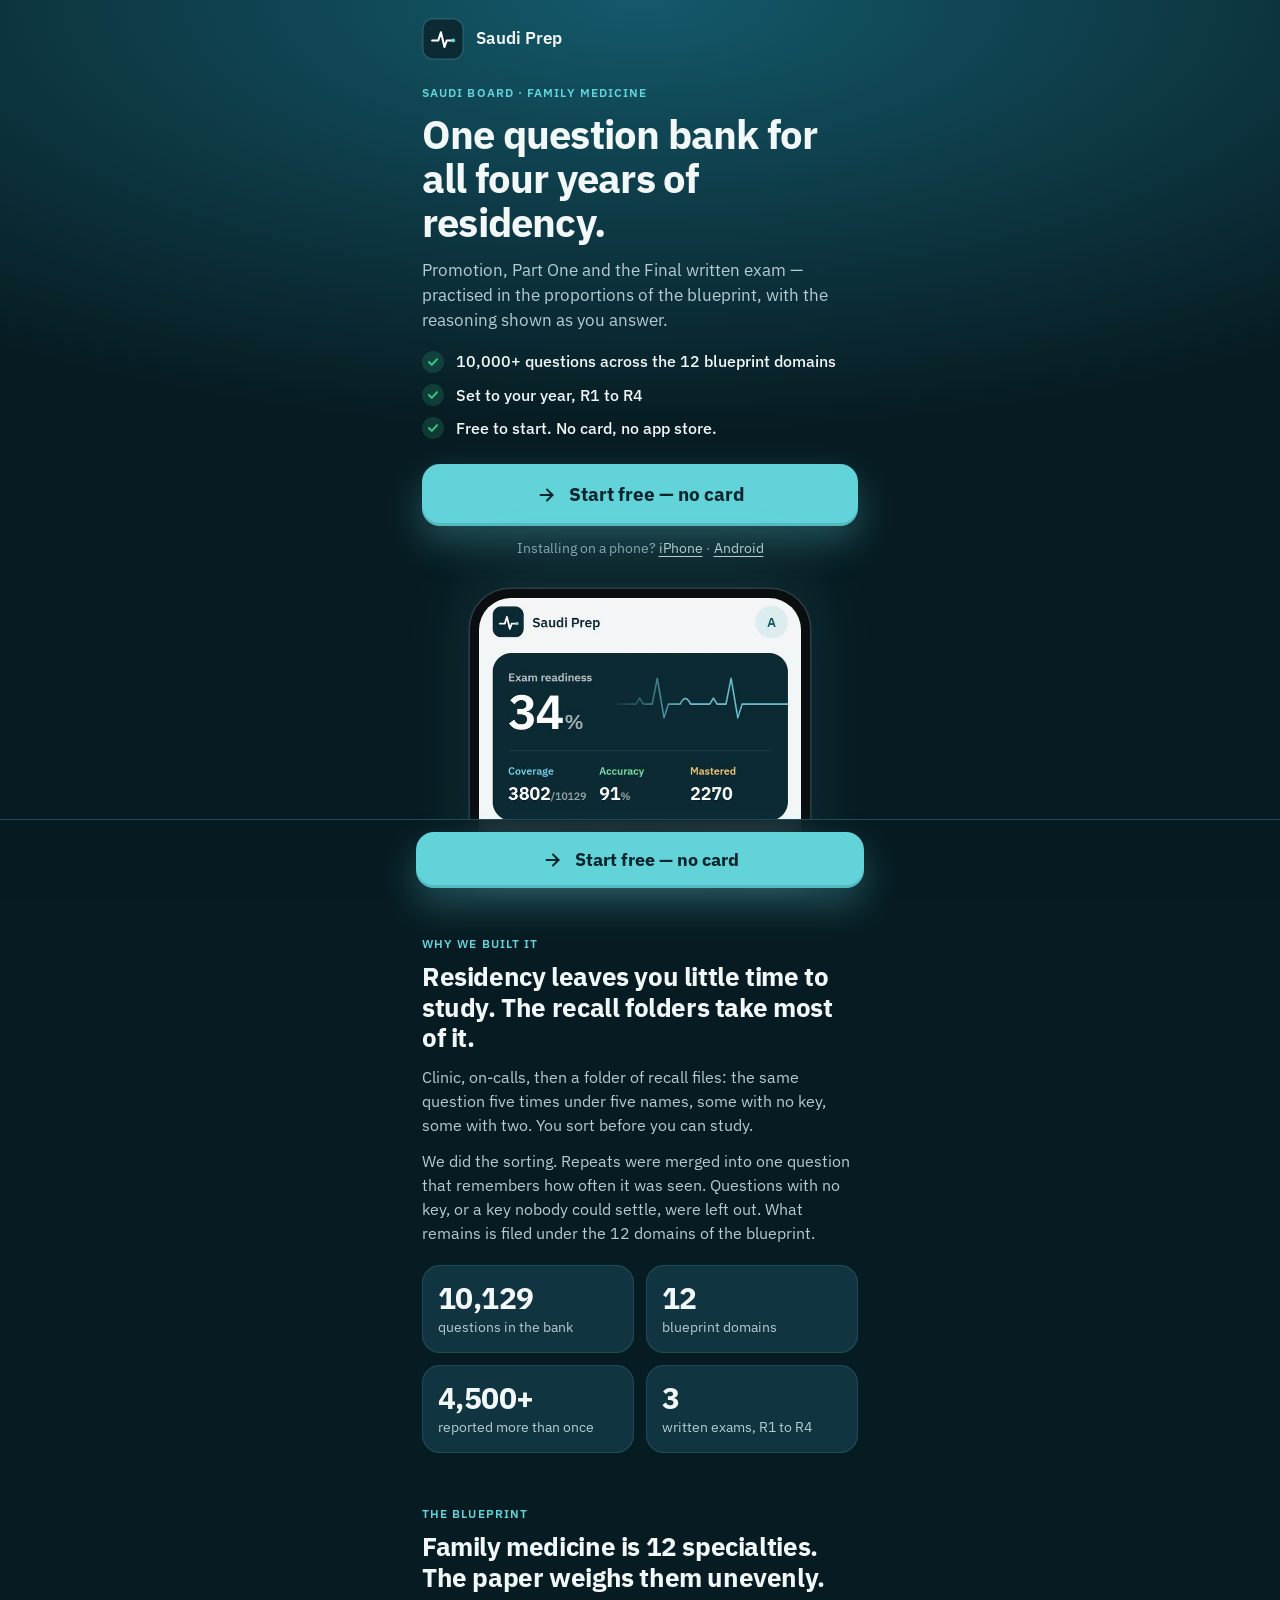
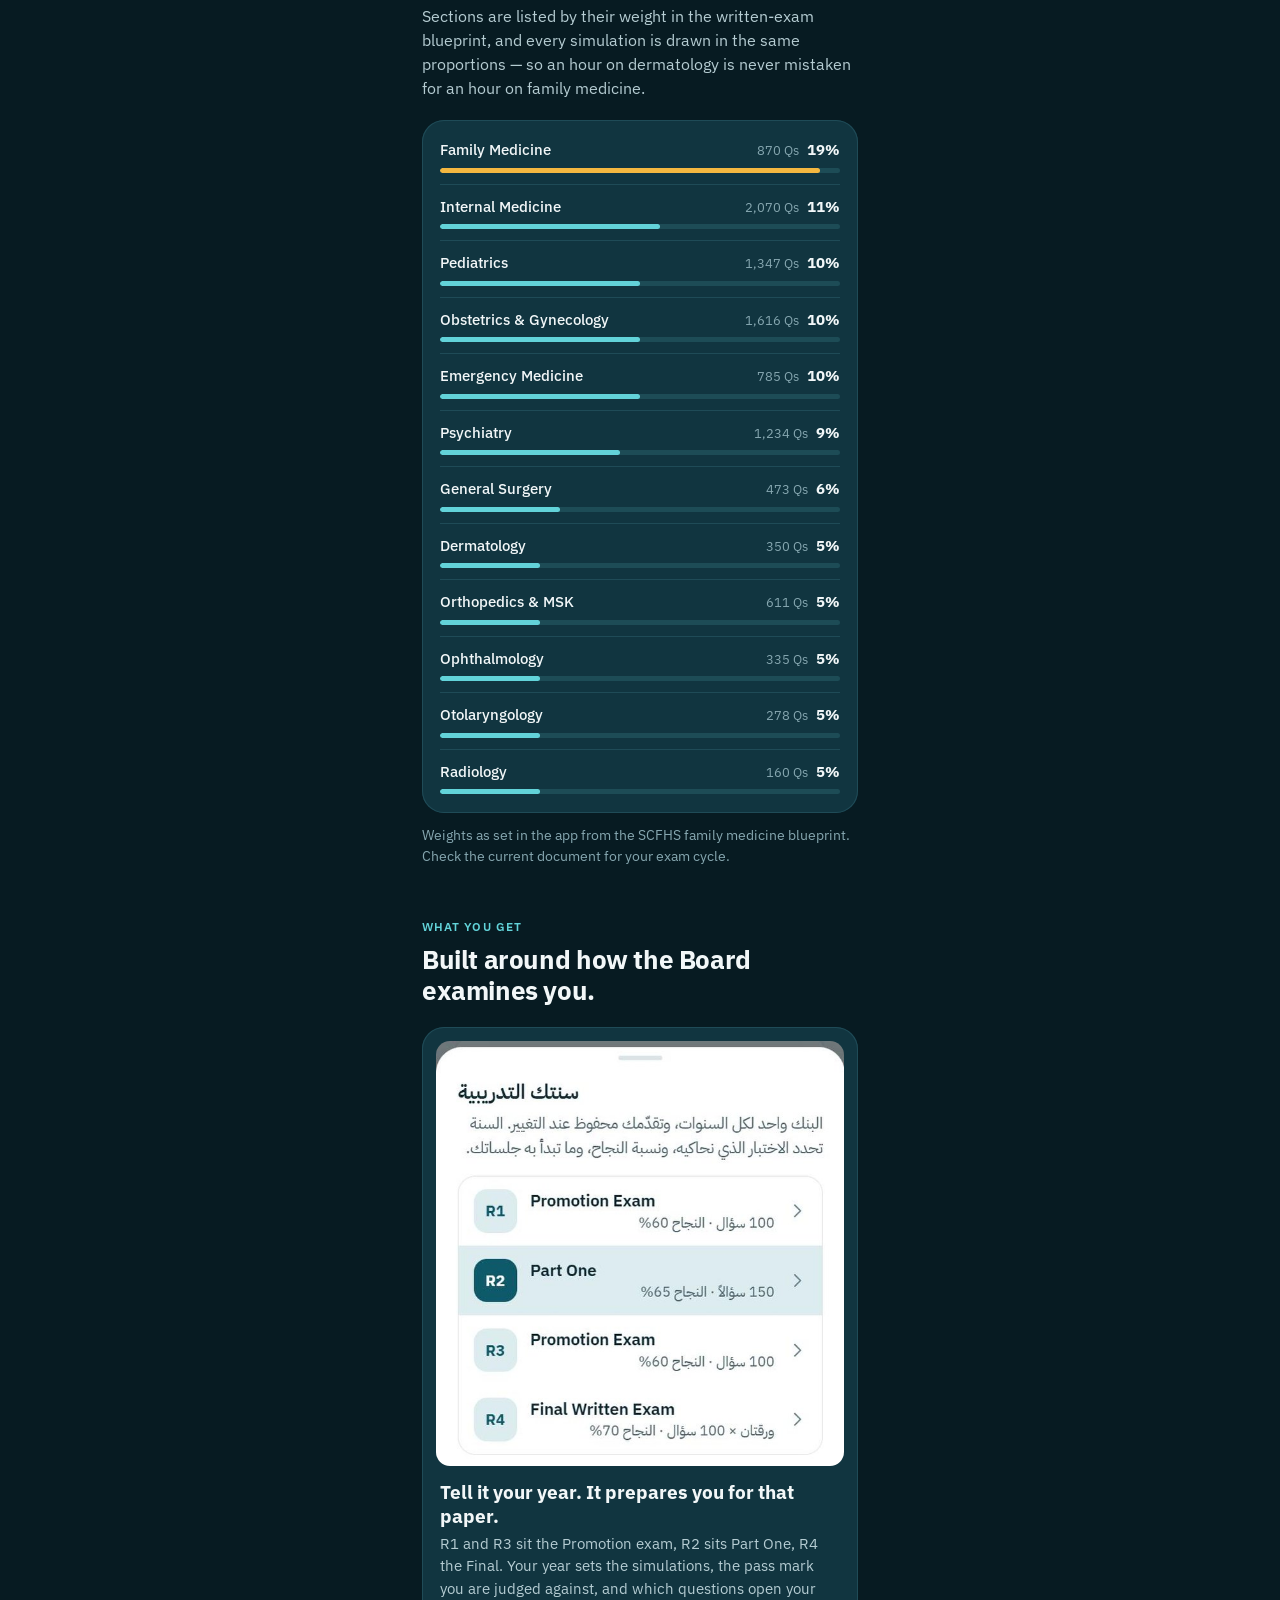
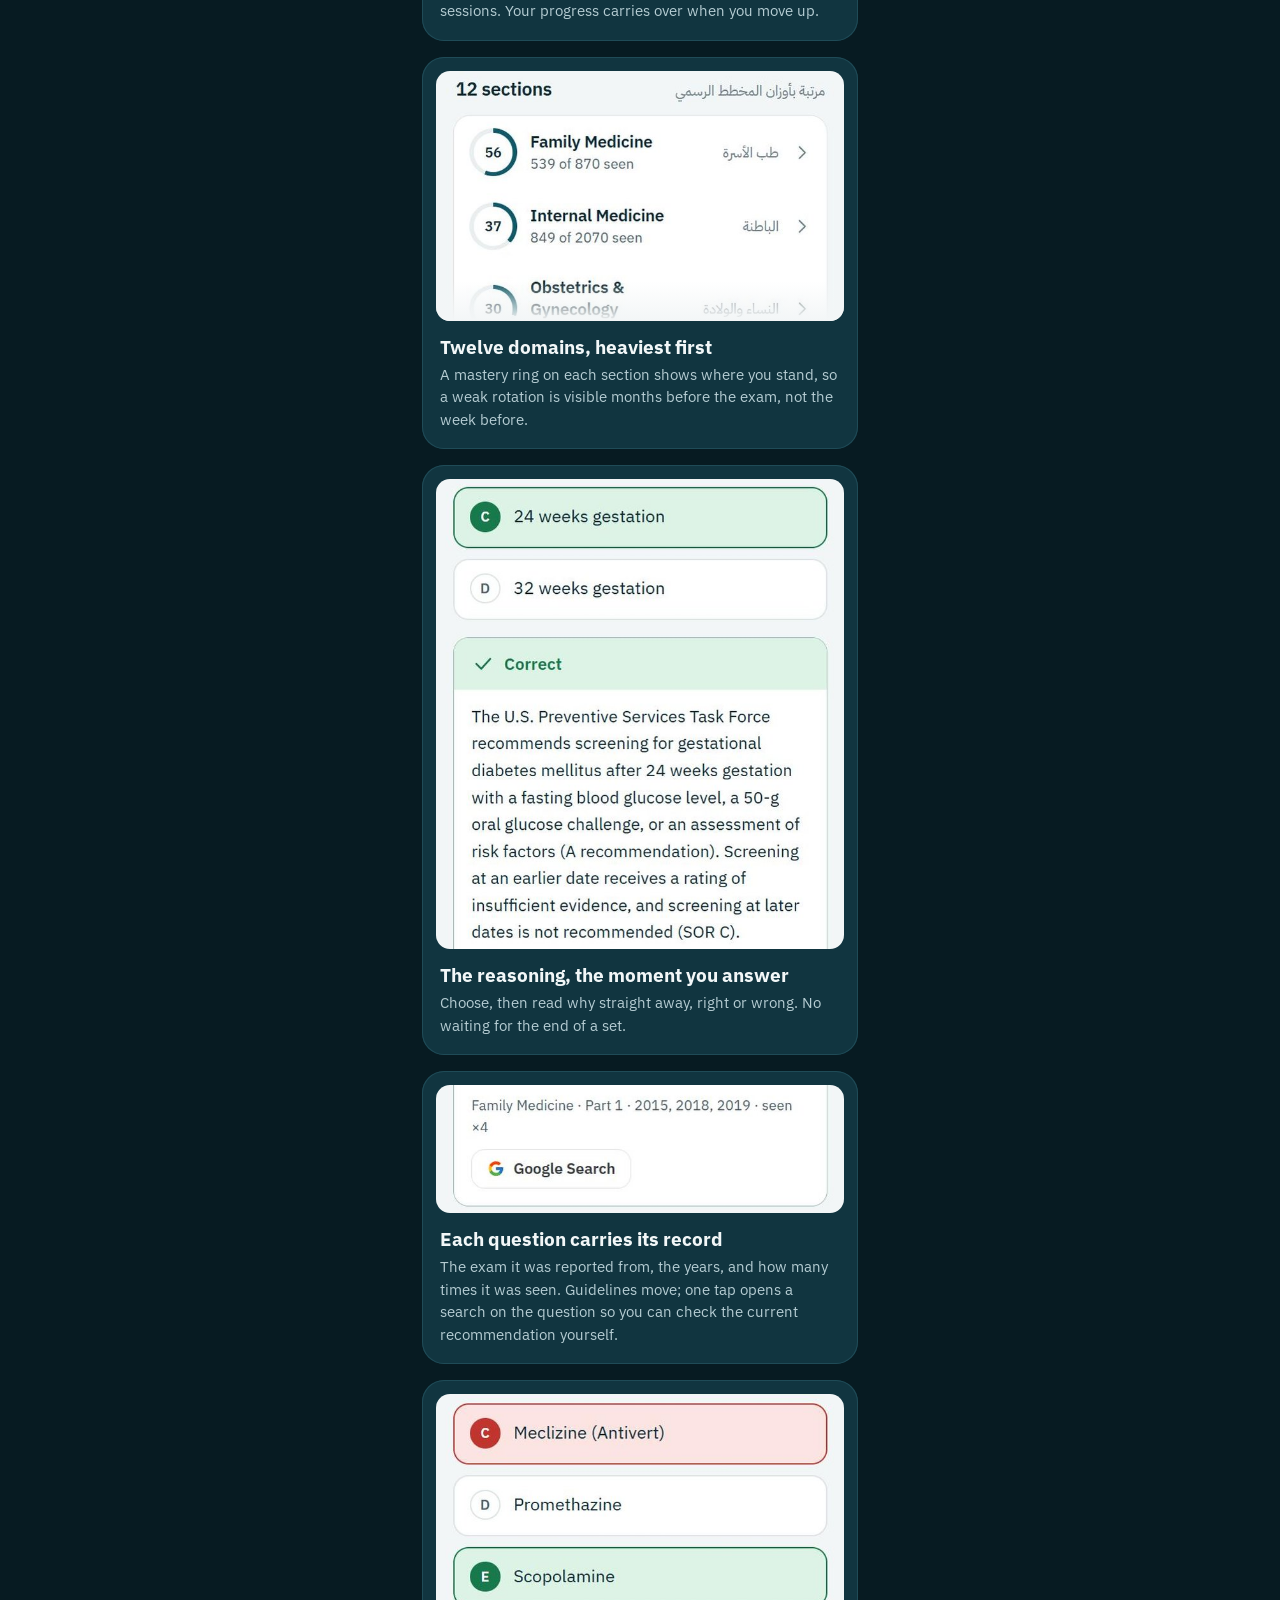
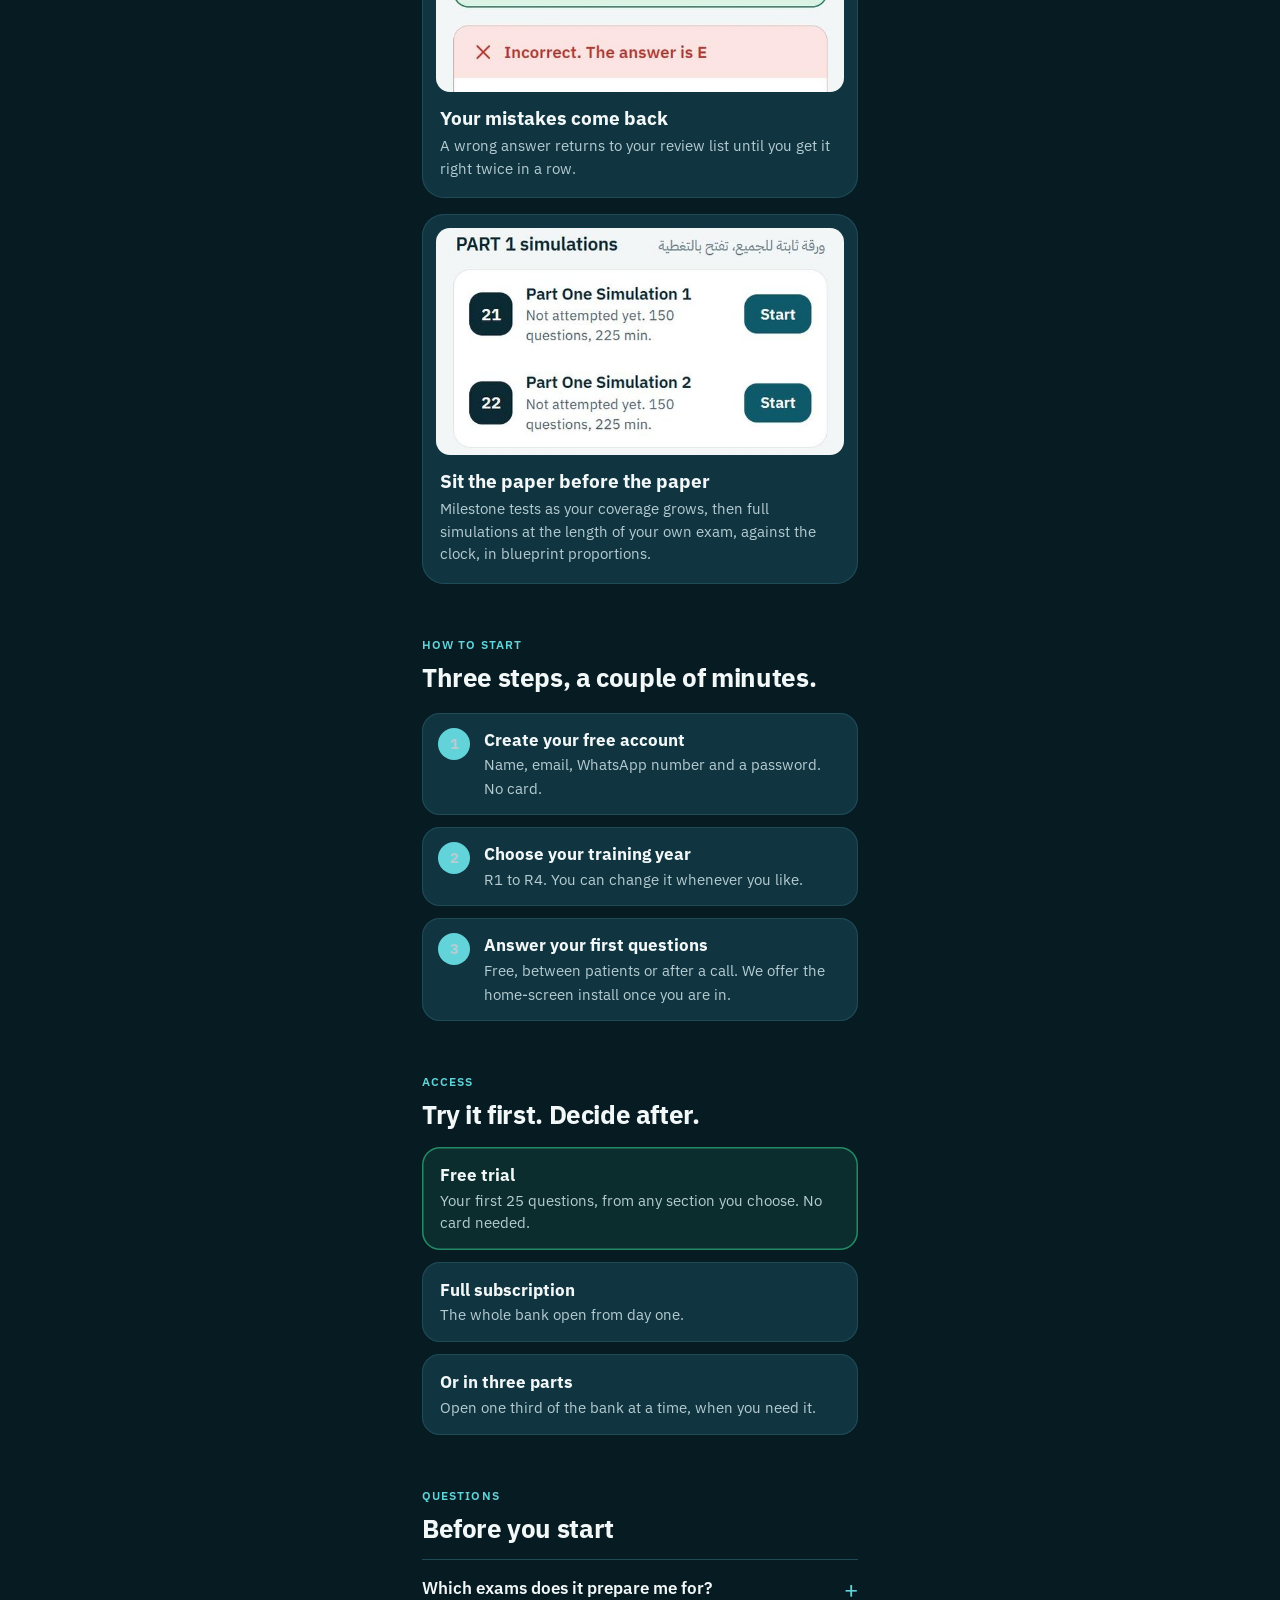
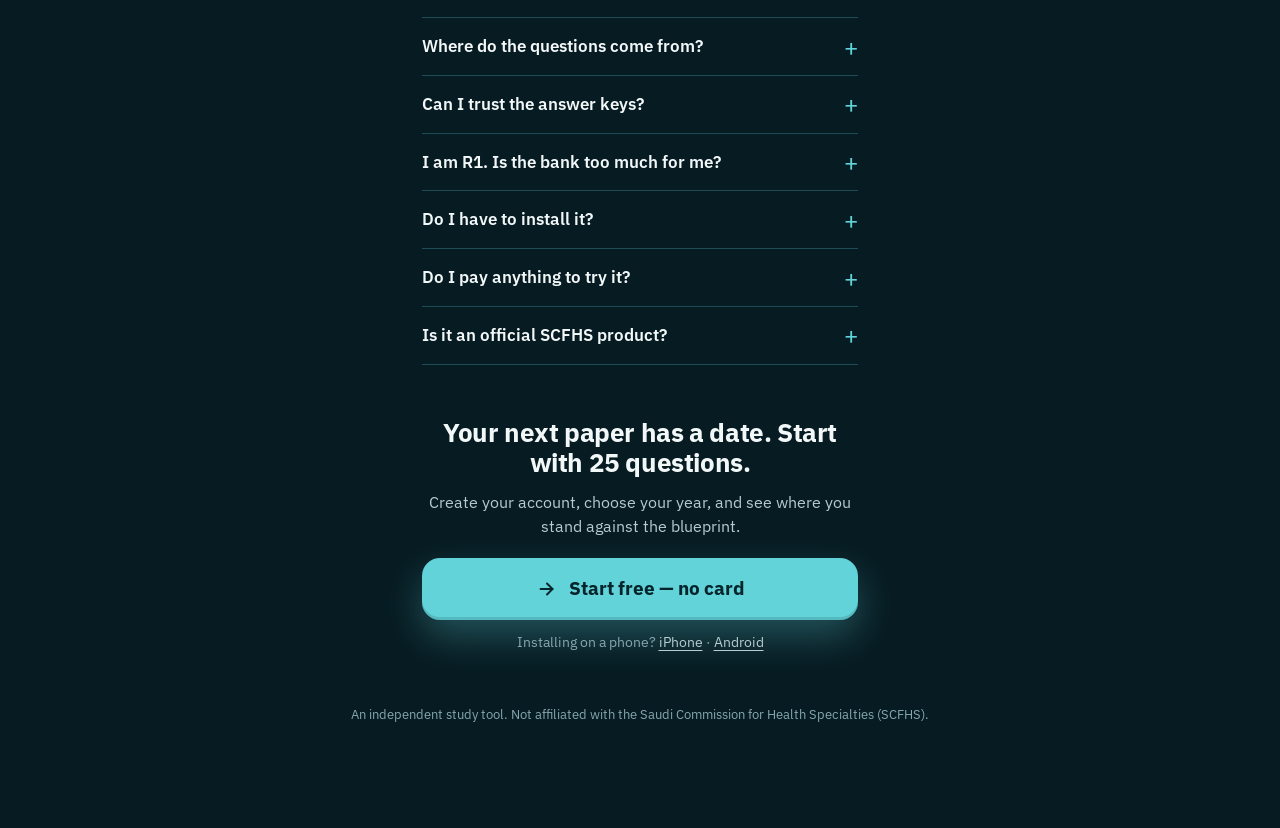
==== commit 934a2fbe: "fix(edition): the check stops reading "woman" as Oman A medical question bank says "woman" thousands" ====
--- a/get/index.html
+++ b/get/index.html
@@ -367,7 +367,7 @@
       [0, 1, 2, 3].map((c) => [0, 1].map((r) => (c === 1 && r === 0 ? '' : `<rect class="dim" x="${34 + c * 68}" y="${20 + r * 86}" width="46" height="46" rx="12"/>`)).join('')).join('') +
       appIcon(102, 20, 46) + ring(125, 43, 30) + `<text x="125" y="93" text-anchor="middle" class="b">Saudi Prep</text>`),
     iosShare: pic('The Share button in the browser toolbar',
-      lines(16) + `<rect class="bar" x="0" y="80" width="320" height="90"/><rect class="pill" x="20" y="90" width="280" height="30" rx="15"/><text x="160" y="110" text-anchor="middle" class="s">saudi-prep.sootnote.com</text>
+      lines(16) + `<rect class="bar" x="0" y="80" width="320" height="90"/><rect class="pill" x="20" y="90" width="280" height="30" rx="15"/><text x="160" y="110" text-anchor="middle" class="s">family-med-saudi.sootnote.com</text>
       <path class="ic" d="M48 139l-7 8 7 8"/><path class="ic" d="M98 139l7 8-7 8"/>
       <path class="ic" stroke="#fff" d="M160 136v17M153.5 142l6.5-6.5 6.5 6.5M151 149v9h18v-9"/>
       <path class="ic" d="M211 140c5-2 9-2 12 1 3-3 7-3 12-1v15c-5-2-9-2-12 1-3-3-7-3-12-1z"/><rect class="ic" x="268" y="139" width="15" height="15" rx="3"/>` + ring(160, 147, 21)),
@@ -375,7 +375,7 @@
       rows(16, 288, ['Copy', 'Add Bookmark', 'Add to Home Screen', 'Find on Page'], 2) + `<rect class="ic" stroke="#fff" x="276" y="94" width="16" height="16" rx="4"/><path class="ic" stroke="#fff" d="M284 98v8M280 102h8"/>`),
     iosConfirm: pic('The Add button at the top right',
       `<rect class="bar" x="0" y="0" width="320" height="46"/><text x="20" y="29" class="k">Cancel</text><text x="160" y="29" text-anchor="middle" class="b">Add to Home Screen</text><text x="298" y="29" text-anchor="end" class="k" style="font-weight:700">Add</text>` + box(262, 11, 48, 27, 13.5) +
-      appIcon(22, 62, 48) + `<text x="84" y="83" class="b">Saudi Prep</text><text x="84" y="100" class="s">saudi-prep.sootnote.com</text>
+      appIcon(22, 62, 48) + `<text x="84" y="83" class="b">Saudi Prep</text><text x="84" y="100" class="s">family-med-saudi.sootnote.com</text>
       <rect class="row" x="16" y="124" width="288" height="34" rx="10"/><text x="30" y="146">Open as Web App</text><rect x="258" y="131" width="34" height="20" rx="10" fill="#35c98a"/><circle cx="282" cy="141" r="8" fill="#fff"/>`),
     andButton: pic('The Install app button at the end of the steps',
       lines(22) + `<rect x="28" y="96" width="264" height="50" rx="16" fill="#62d3d9"/><path d="M118 111v13M112.5 119l5.5 5.5 5.5-5.5M110 130h16" fill="none" stroke="#04252c" stroke-width="2.4" stroke-linecap="round" stroke-linejoin="round"/><text x="138" y="126" style="fill:#04252c;font-weight:700;font-size:15px">Install app</text>` + box(24, 92, 272, 58, 20)),
@@ -383,7 +383,7 @@
       `<rect x="36" y="14" width="248" height="142" rx="18" fill="#143b46" stroke="#1f4b57"/>` + appIcon(54, 32, 44) + `<text x="110" y="50" class="b" style="font-size:14px">Install app</text><text x="110" y="68" class="s">Saudi Prep</text>
       <text x="182" y="129" text-anchor="end" class="k">Cancel</text><rect x="200" y="108" width="68" height="32" rx="16" fill="#62d3d9"/><text x="234" y="129" text-anchor="middle" style="fill:#04252c;font-weight:700">Install</text>` + box(196, 104, 76, 40, 20)),
     andMenu: pic('The three-dot menu at the top right of the browser',
-      `<rect class="bar" x="0" y="0" width="320" height="56"/><rect class="pill" x="16" y="12" width="240" height="32" rx="16"/><circle cx="34" cy="28" r="4" fill="#35c98a"/><text x="46" y="32" class="s">saudi-prep.sootnote.com</text>
+      `<rect class="bar" x="0" y="0" width="320" height="56"/><rect class="pill" x="16" y="12" width="240" height="32" rx="16"/><circle cx="34" cy="28" r="4" fill="#35c98a"/><text x="46" y="32" class="s">family-med-saudi.sootnote.com</text>
       <circle cx="290" cy="20" r="2.6" fill="#fff"/><circle cx="290" cy="28" r="2.6" fill="#fff"/><circle cx="290" cy="36" r="2.6" fill="#fff"/>` + ring(290, 28, 18) + lines(78)),
     andAdd: pic('The menu with Add to Home screen',
       lines(20) + `<rect x="112" y="4" width="200" height="162" rx="14" fill="#0c2c36" stroke="#1f4b57"/>` + rows(120, 184, ['New tab', 'Bookmarks', 'Add to Home screen', 'Settings'], 2)),
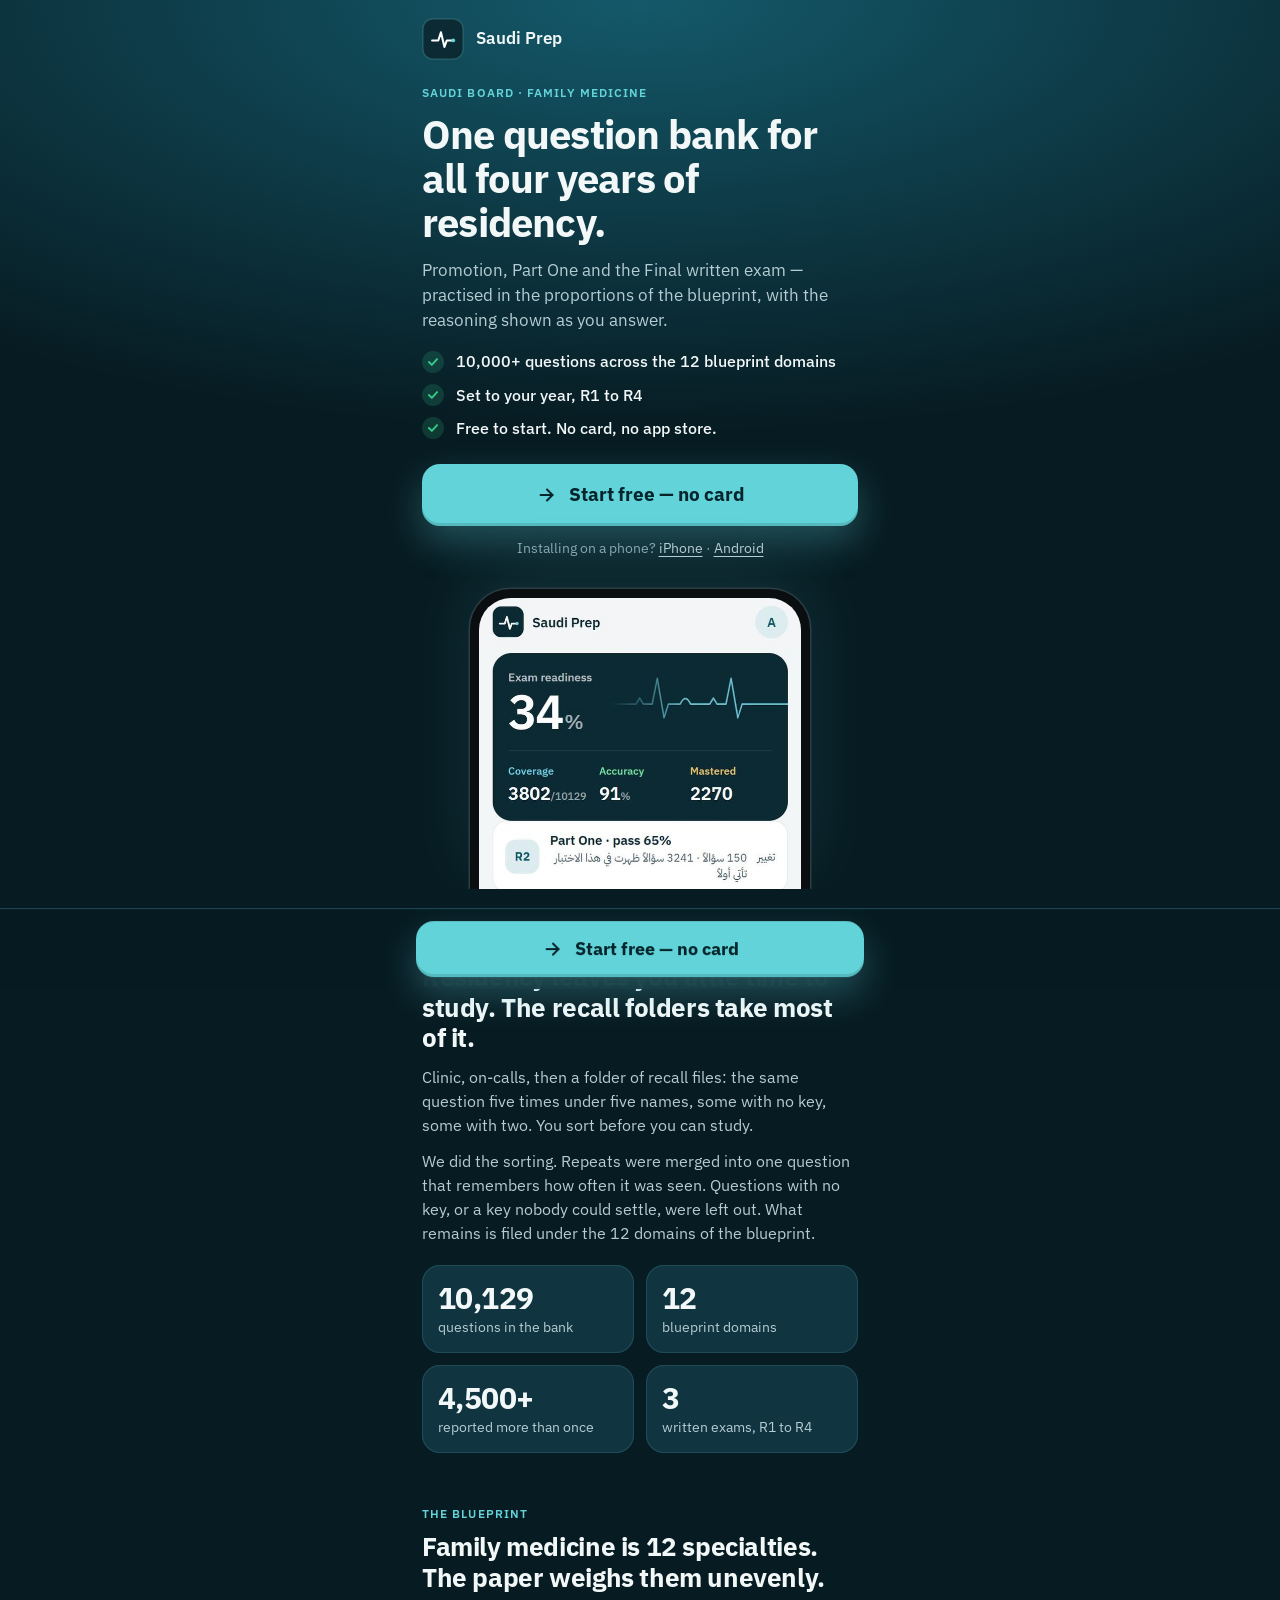
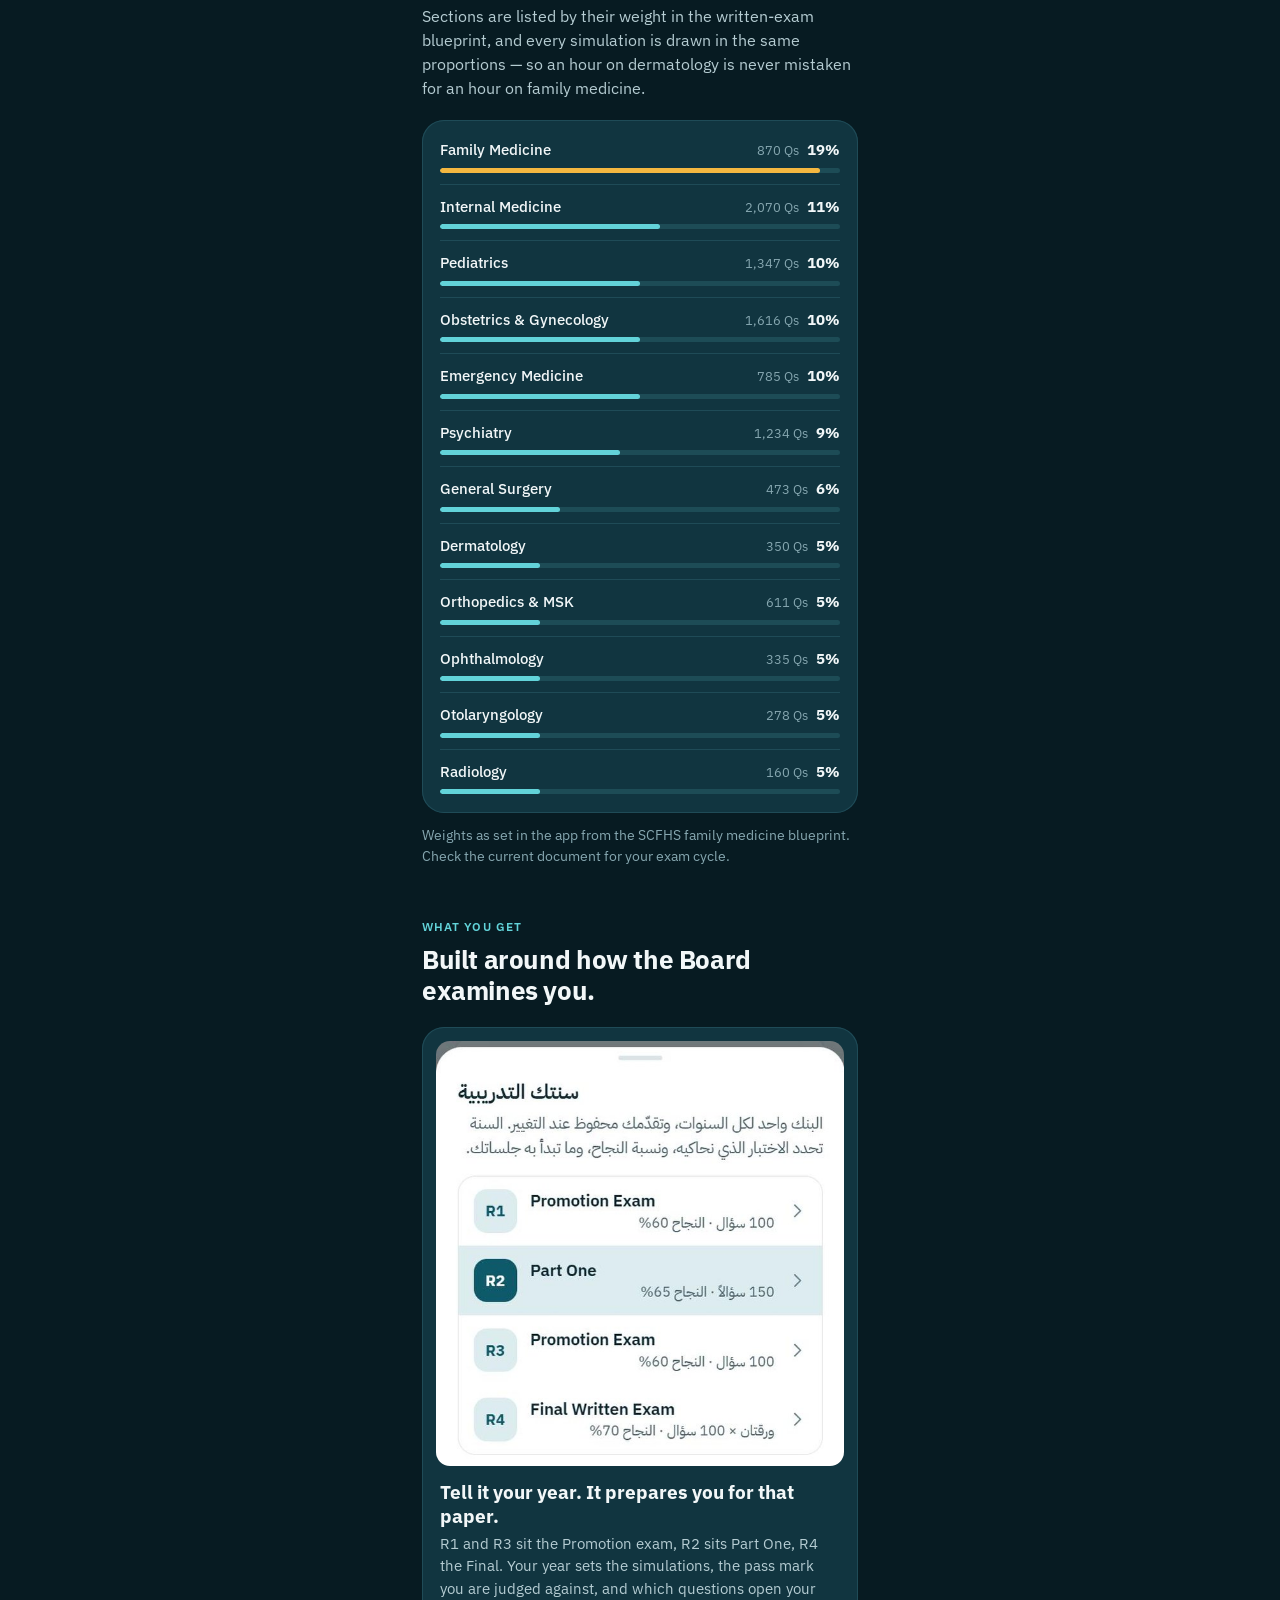
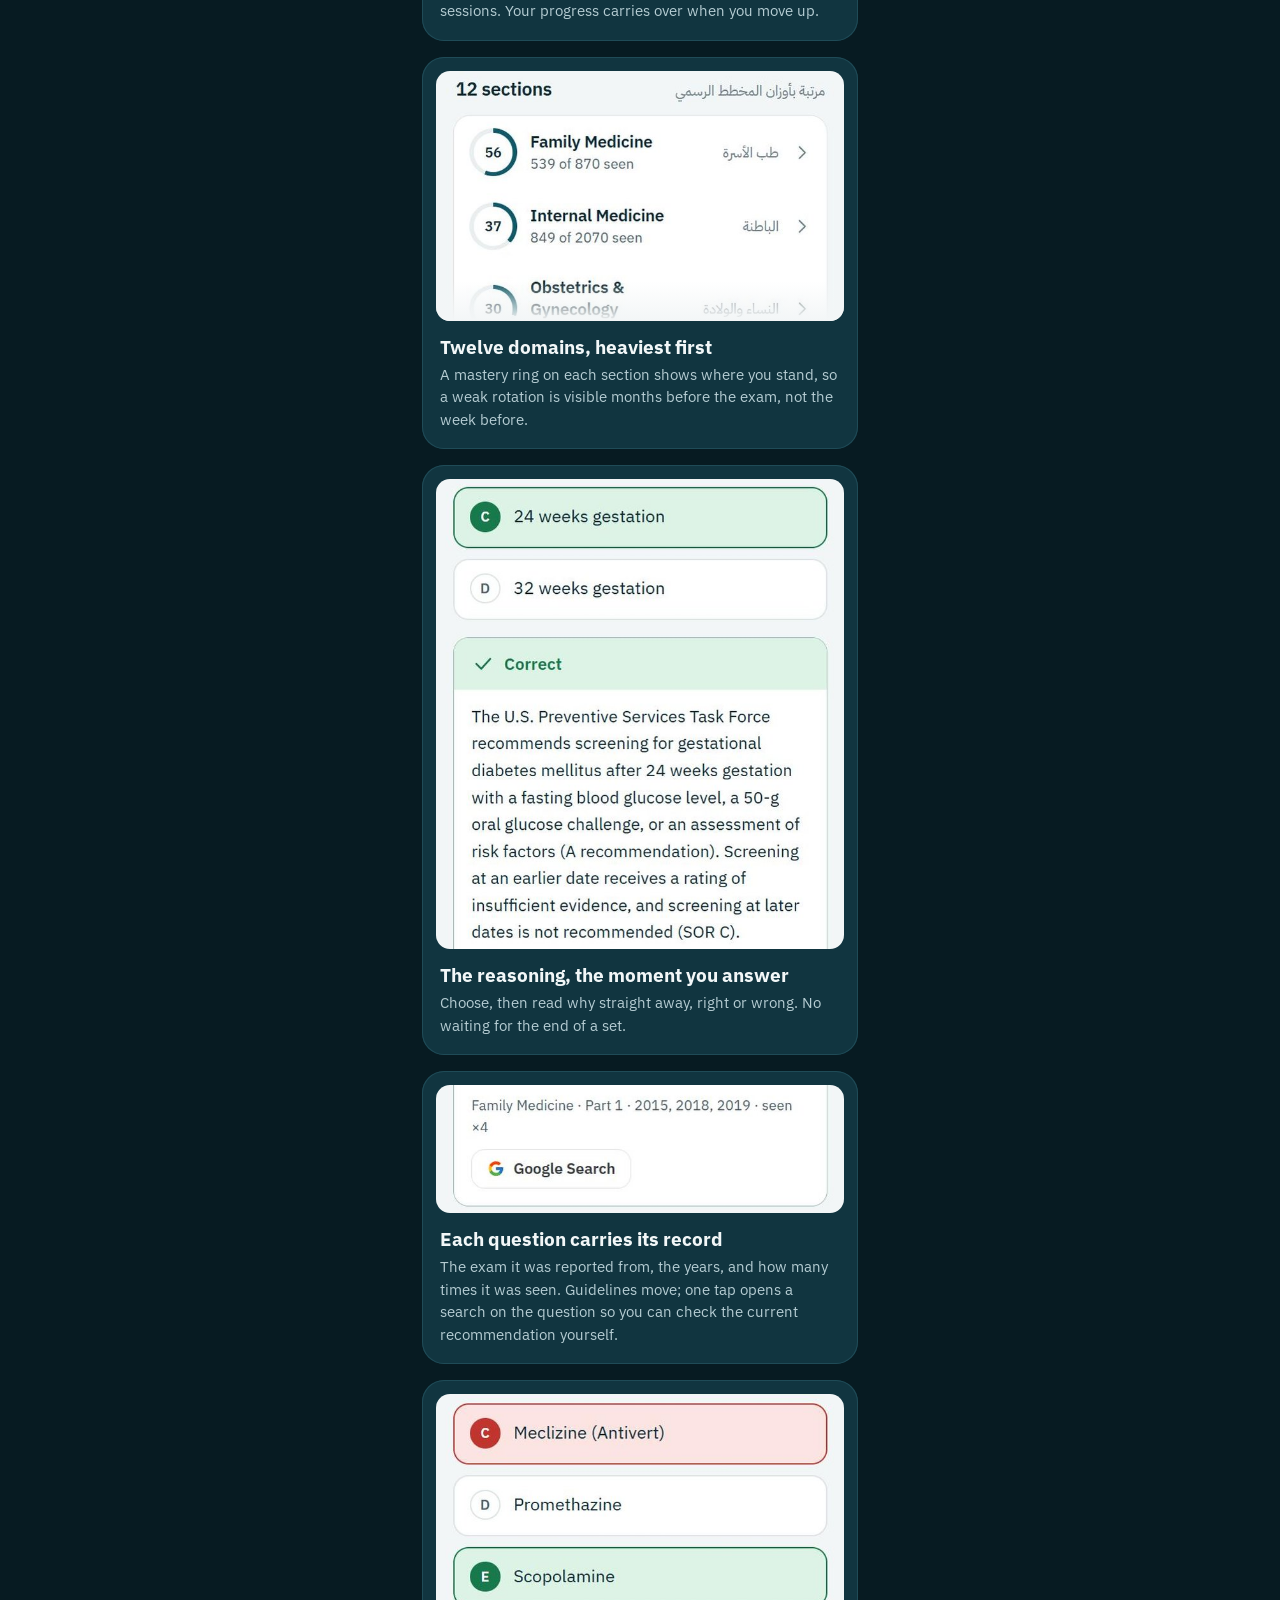
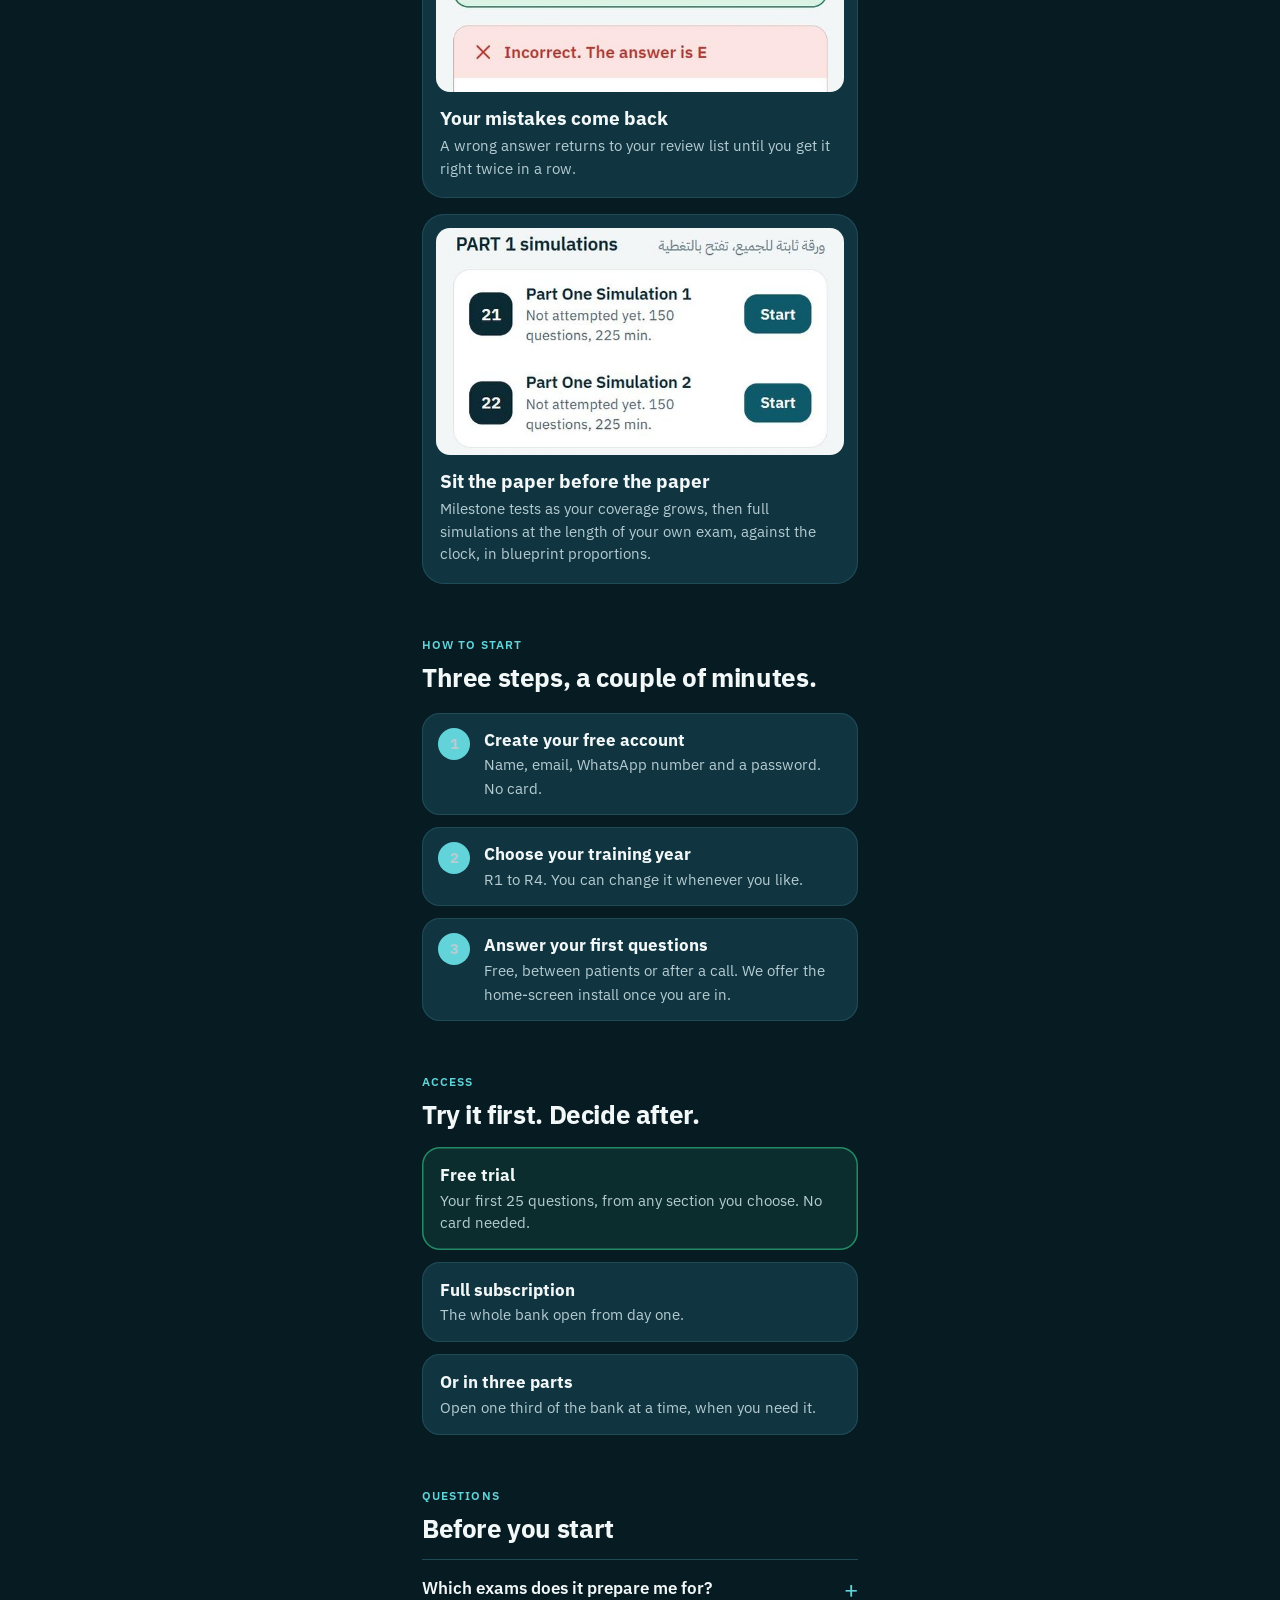
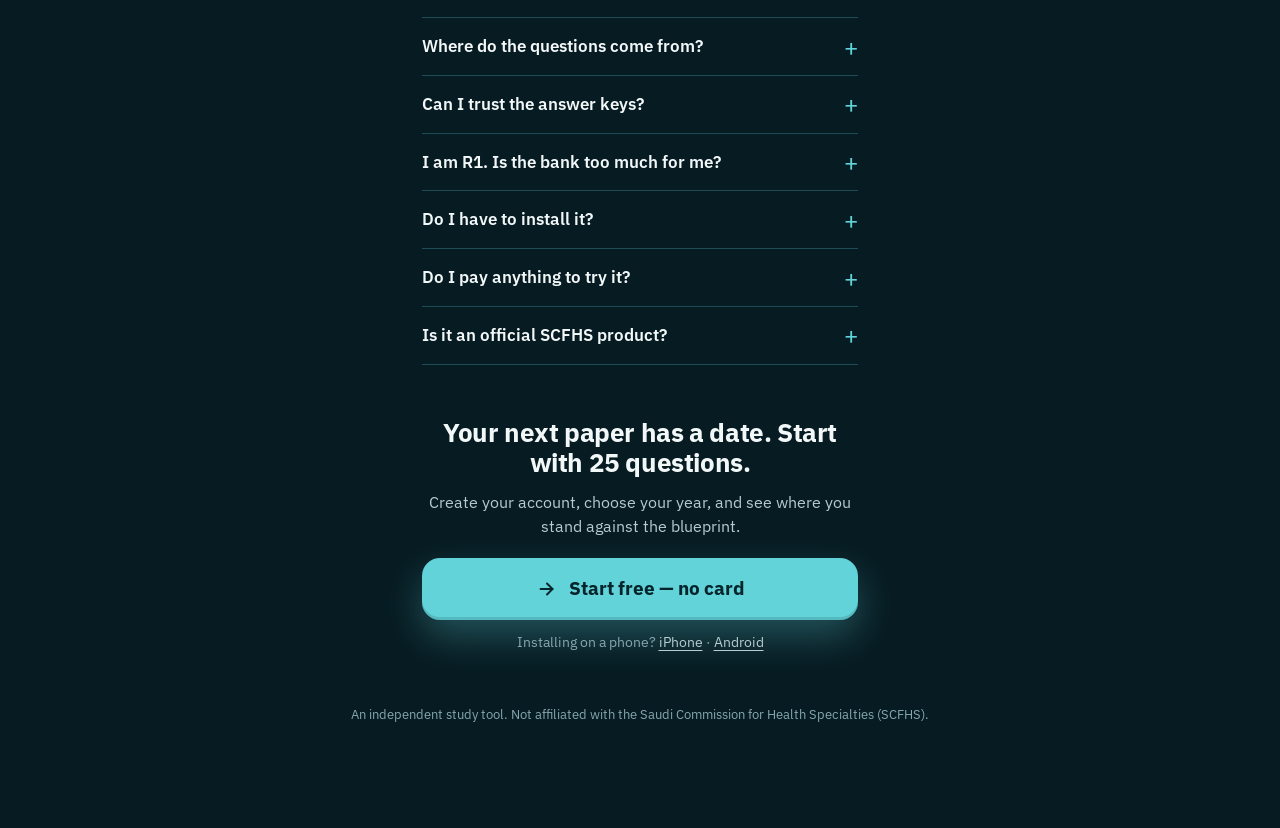
==== commit ef2335a2: "feat(backend): the family medicine edition gets its own database A new Supabase project (exam-family" ====
--- a/get/index.html
+++ b/get/index.html
@@ -23,7 +23,7 @@
   <link href="https://fonts.googleapis.com/css2?family=IBM+Plex+Sans:wght@400;500;600;700&display=swap" rel="stylesheet">
 
   <!-- counts the steps on the way in, so the place visitors stop can be seen -->
-  <script src="../js/config.js?v=17"></script>
+  <script src="../js/config.js?v=18"></script>
   <script src="../js/track.js?v=1"></script>
 <style>
 :root { --ink:#0c2a34; --deep:#071b22; --card:#113540; --line:#1f4b57; --teal:#62d3d9; --amber:#f4b740; --green:#35c98a; --text:#f2f7f8; --soft:#b5ccd2; --mute:#86a7b0; }
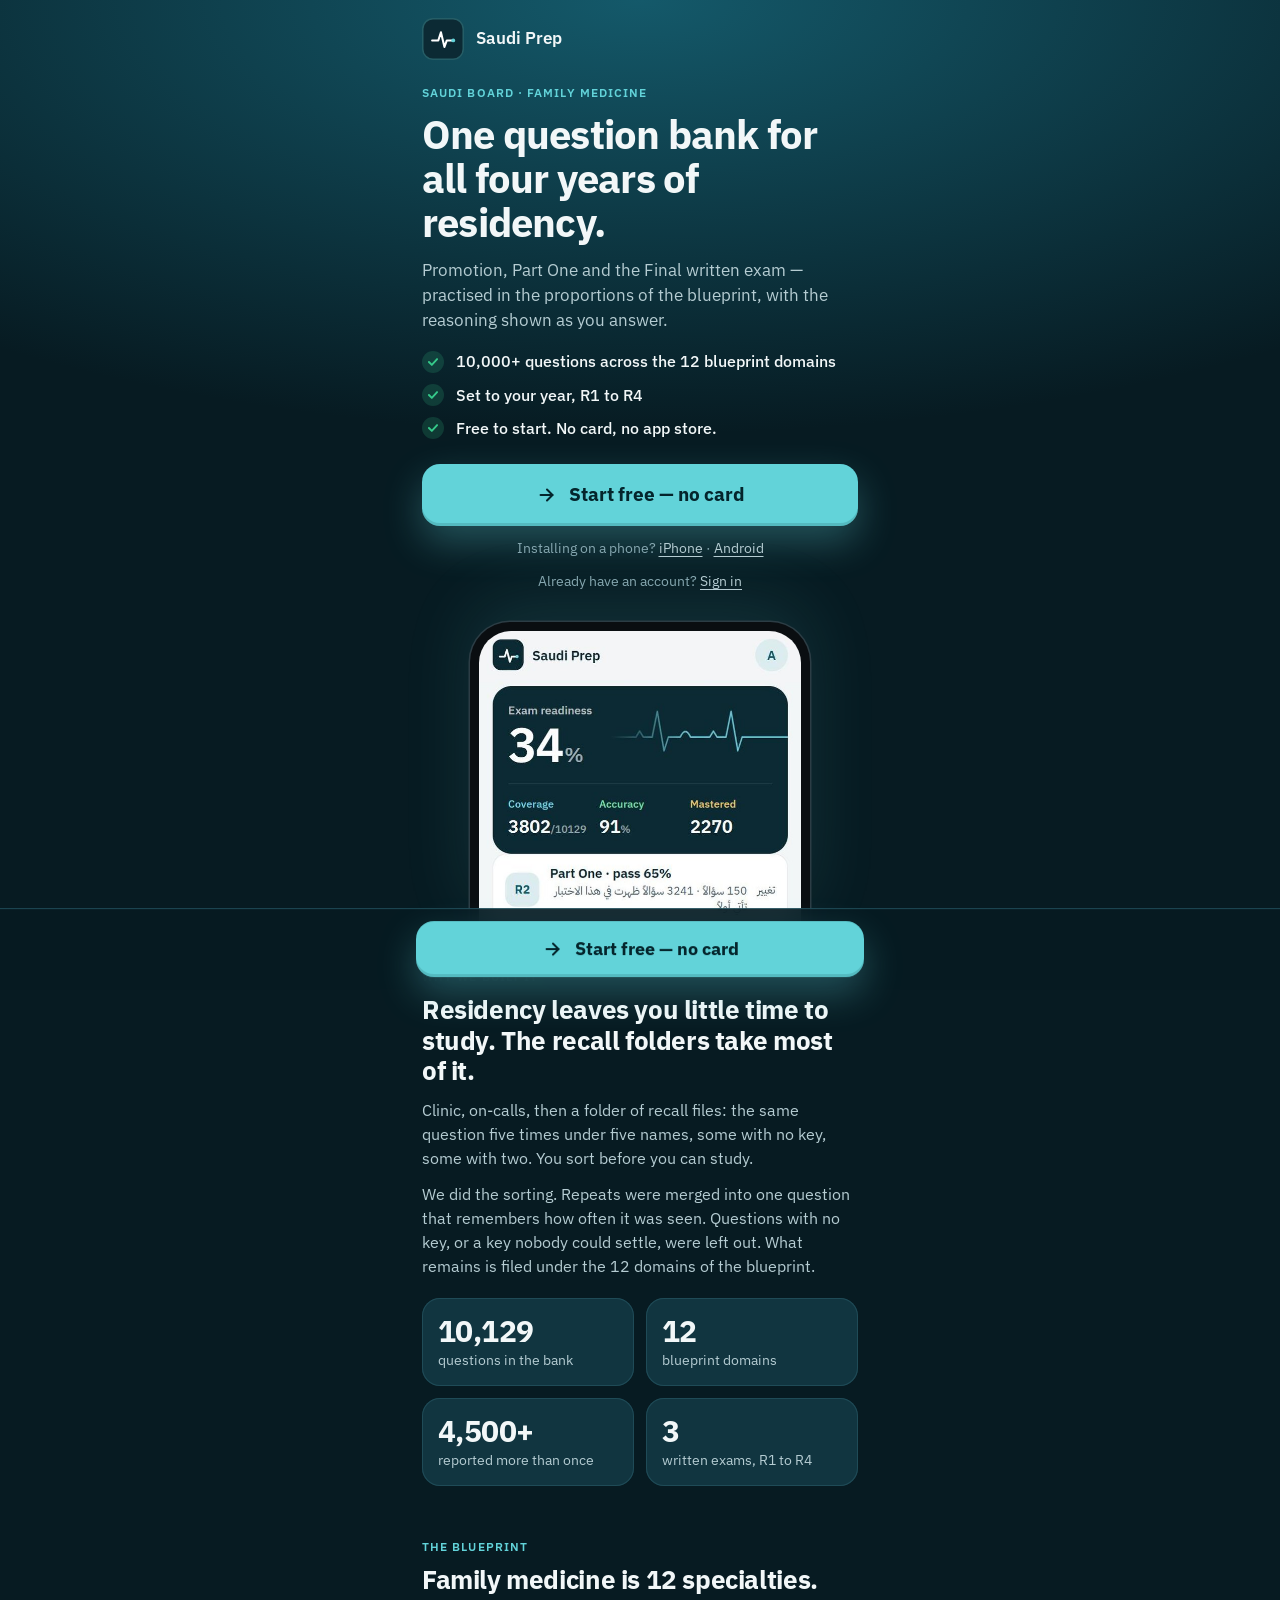
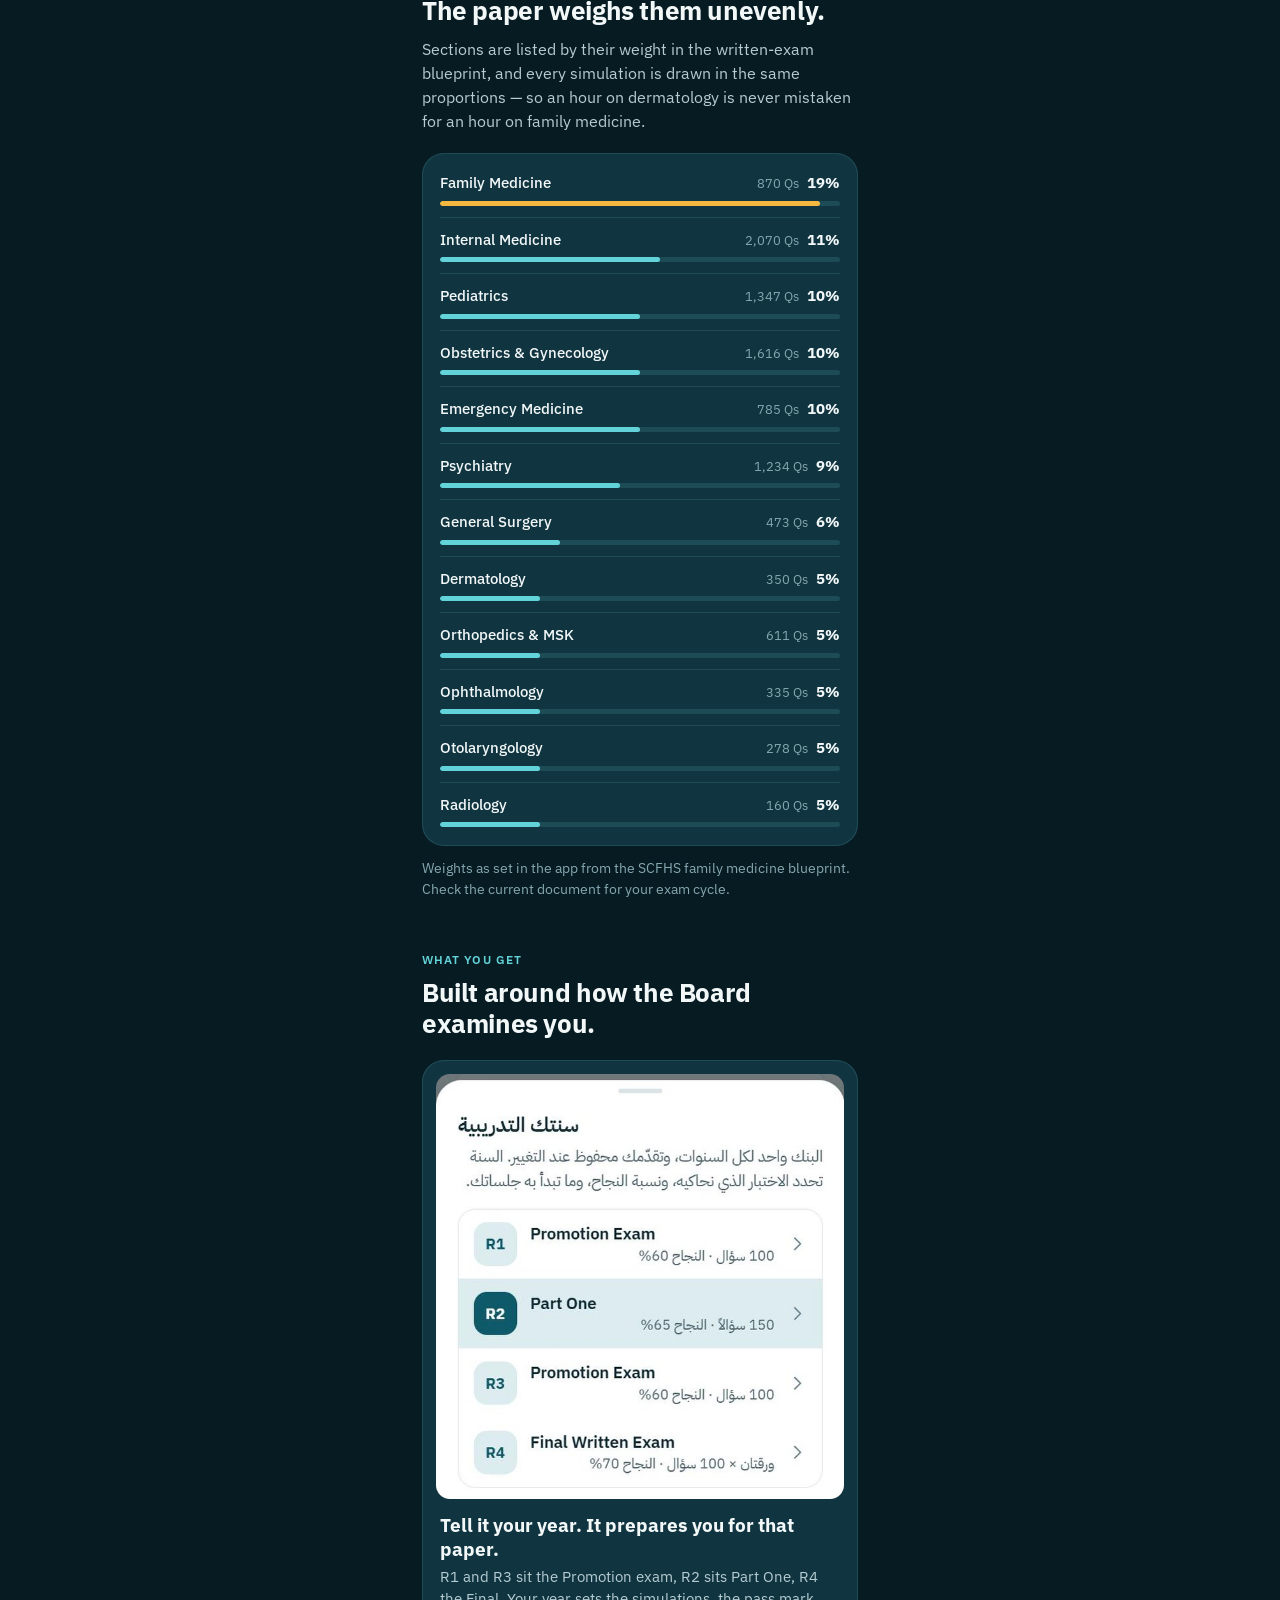
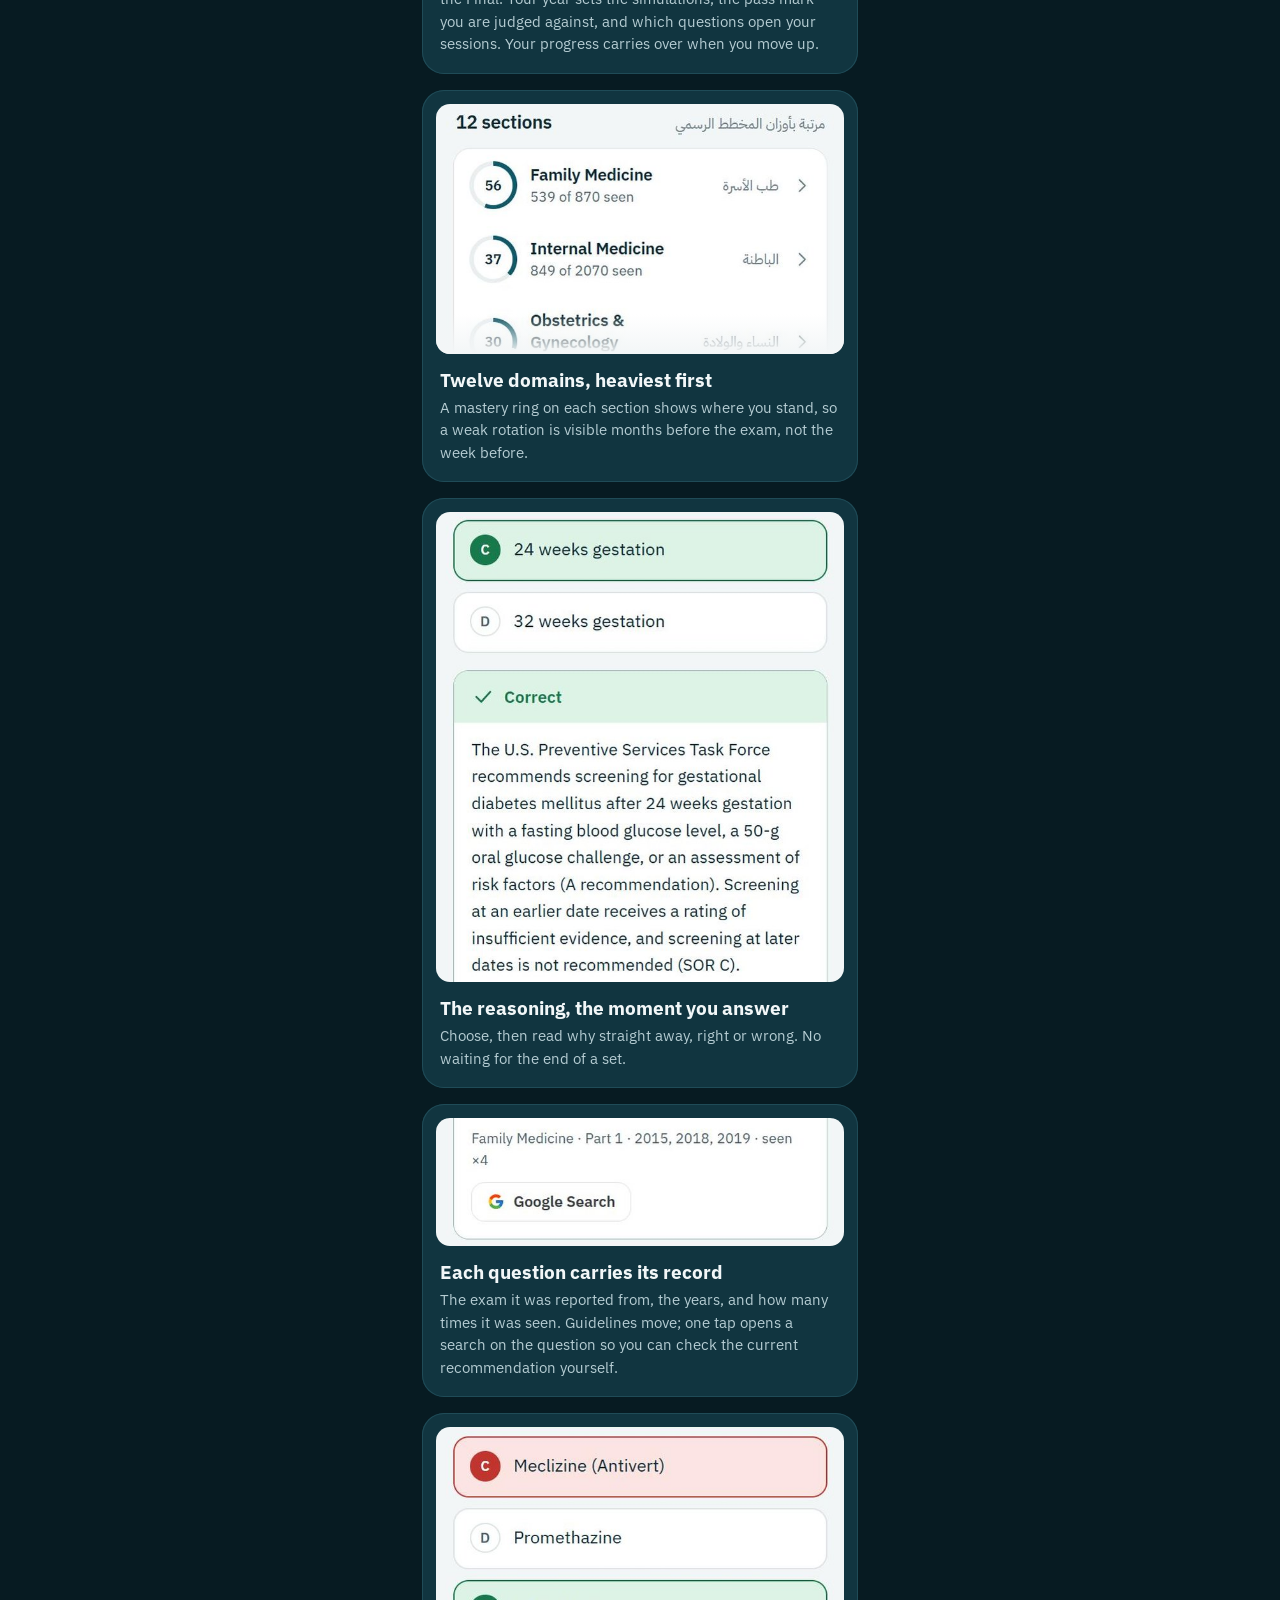
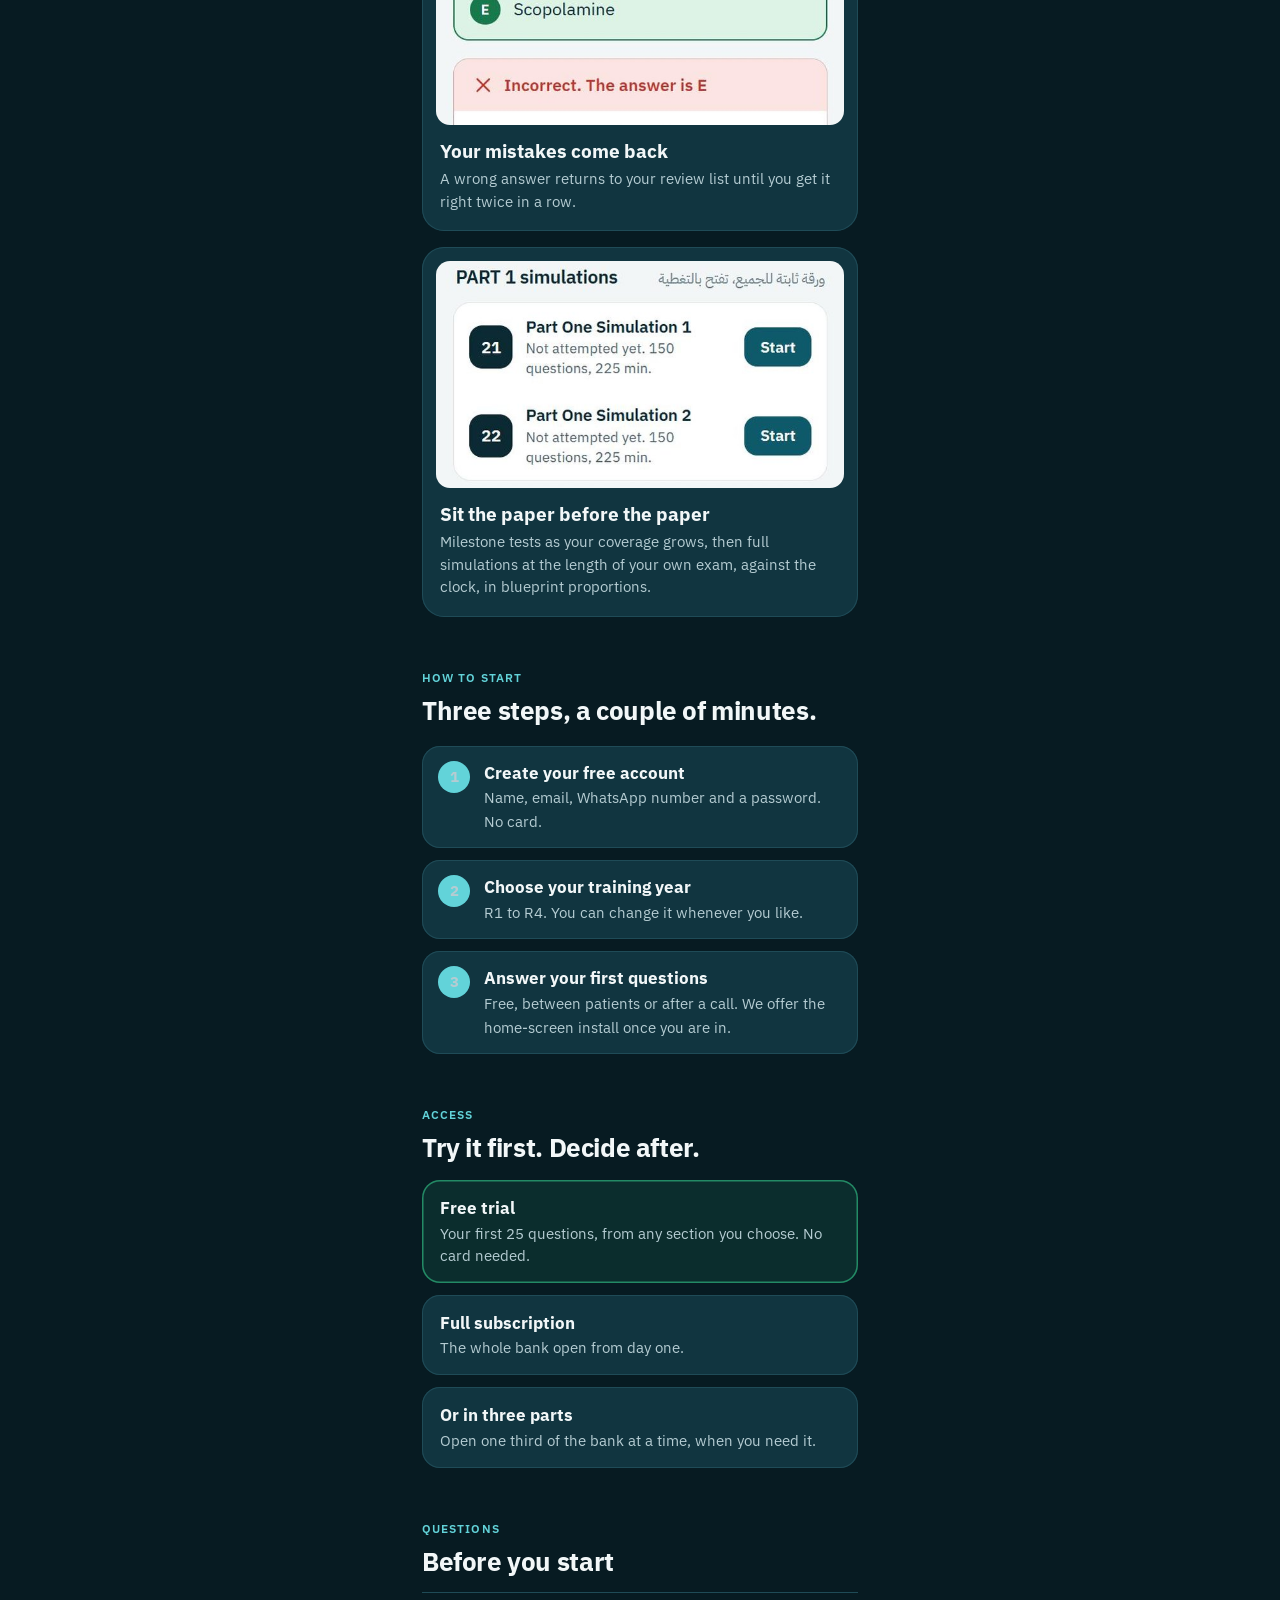
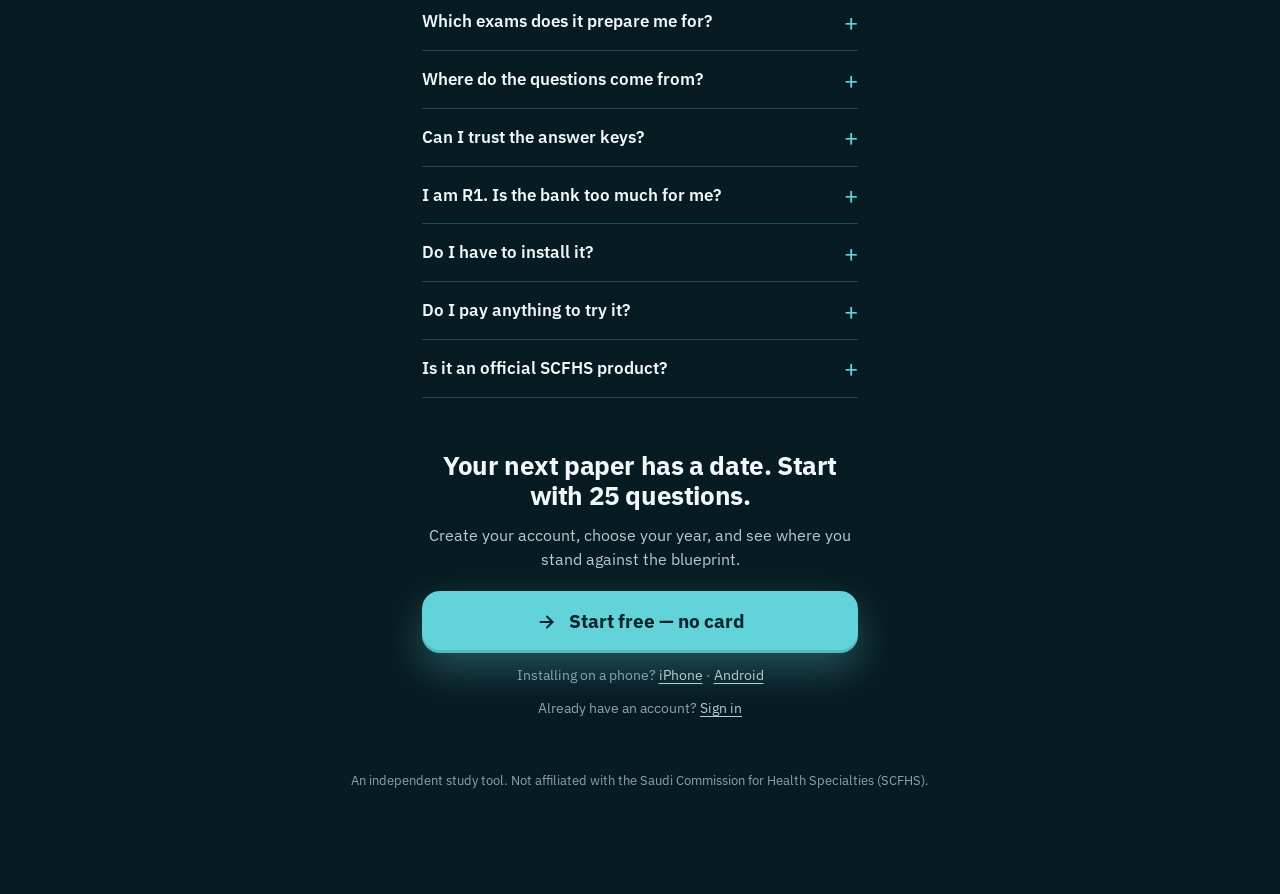
==== commit 31e2efd6: "feat(app): a stranger at the bare address meets the landing page first The root opened the app's own" ====
--- a/get/index.html
+++ b/get/index.html
@@ -333,9 +333,11 @@
        <p class="under">Opens in ${isIOS ? 'Safari' : 'your browser'} — this built-in browser cannot install apps.</p>`
     : mine
       ? `<a class="cta" href="${START}">${GO}Start free — no card</a>
-         <p class="under">Takes under a minute, then we put it on your home screen. <a href="#${mine}">Rather install it first?</a></p>`
+         <p class="under">Takes under a minute, then we put it on your home screen. <a href="#${mine}">Rather install it first?</a></p>
+         <p class="under">Already have an account? <a href="../?start=login">Sign in</a></p>`
       : `<a class="cta" href="${START}">${GO}Start free — no card</a>
-         <p class="under">Installing on a phone? <a href="#iphone">iPhone</a> · <a href="#android">Android</a></p>`;
+         <p class="under">Installing on a phone? <a href="#iphone">iPhone</a> · <a href="#android">Android</a></p>
+         <p class="under">Already have an account? <a href="../?start=login">Sign in</a></p>`;
   $('heroCta').innerHTML = getApp();
   $('lastCta').innerHTML = getApp();
   $('dock').innerHTML = inApp
@@ -458,7 +460,7 @@
     if (!g) return;
     track('guide', { which: key });
     $('guideTitle').textContent = g.title;
-    $('guideBody').innerHTML = g.html + `<p class="under" style="margin-top:18px">Prefer not to install? <a href="../">Use it in the browser</a></p><a class="switch" href="#${g.other[0]}">${g.other[1]}</a>`;
+    $('guideBody').innerHTML = g.html + `<p class="under" style="margin-top:18px">Prefer not to install? <a href="${START}">Use it in the browser</a></p><a class="switch" href="#${g.other[0]}">${g.other[1]}</a>`;
     scrollTo(0, 0);
     $('guideTitle').focus({ preventScroll: true });
   }
